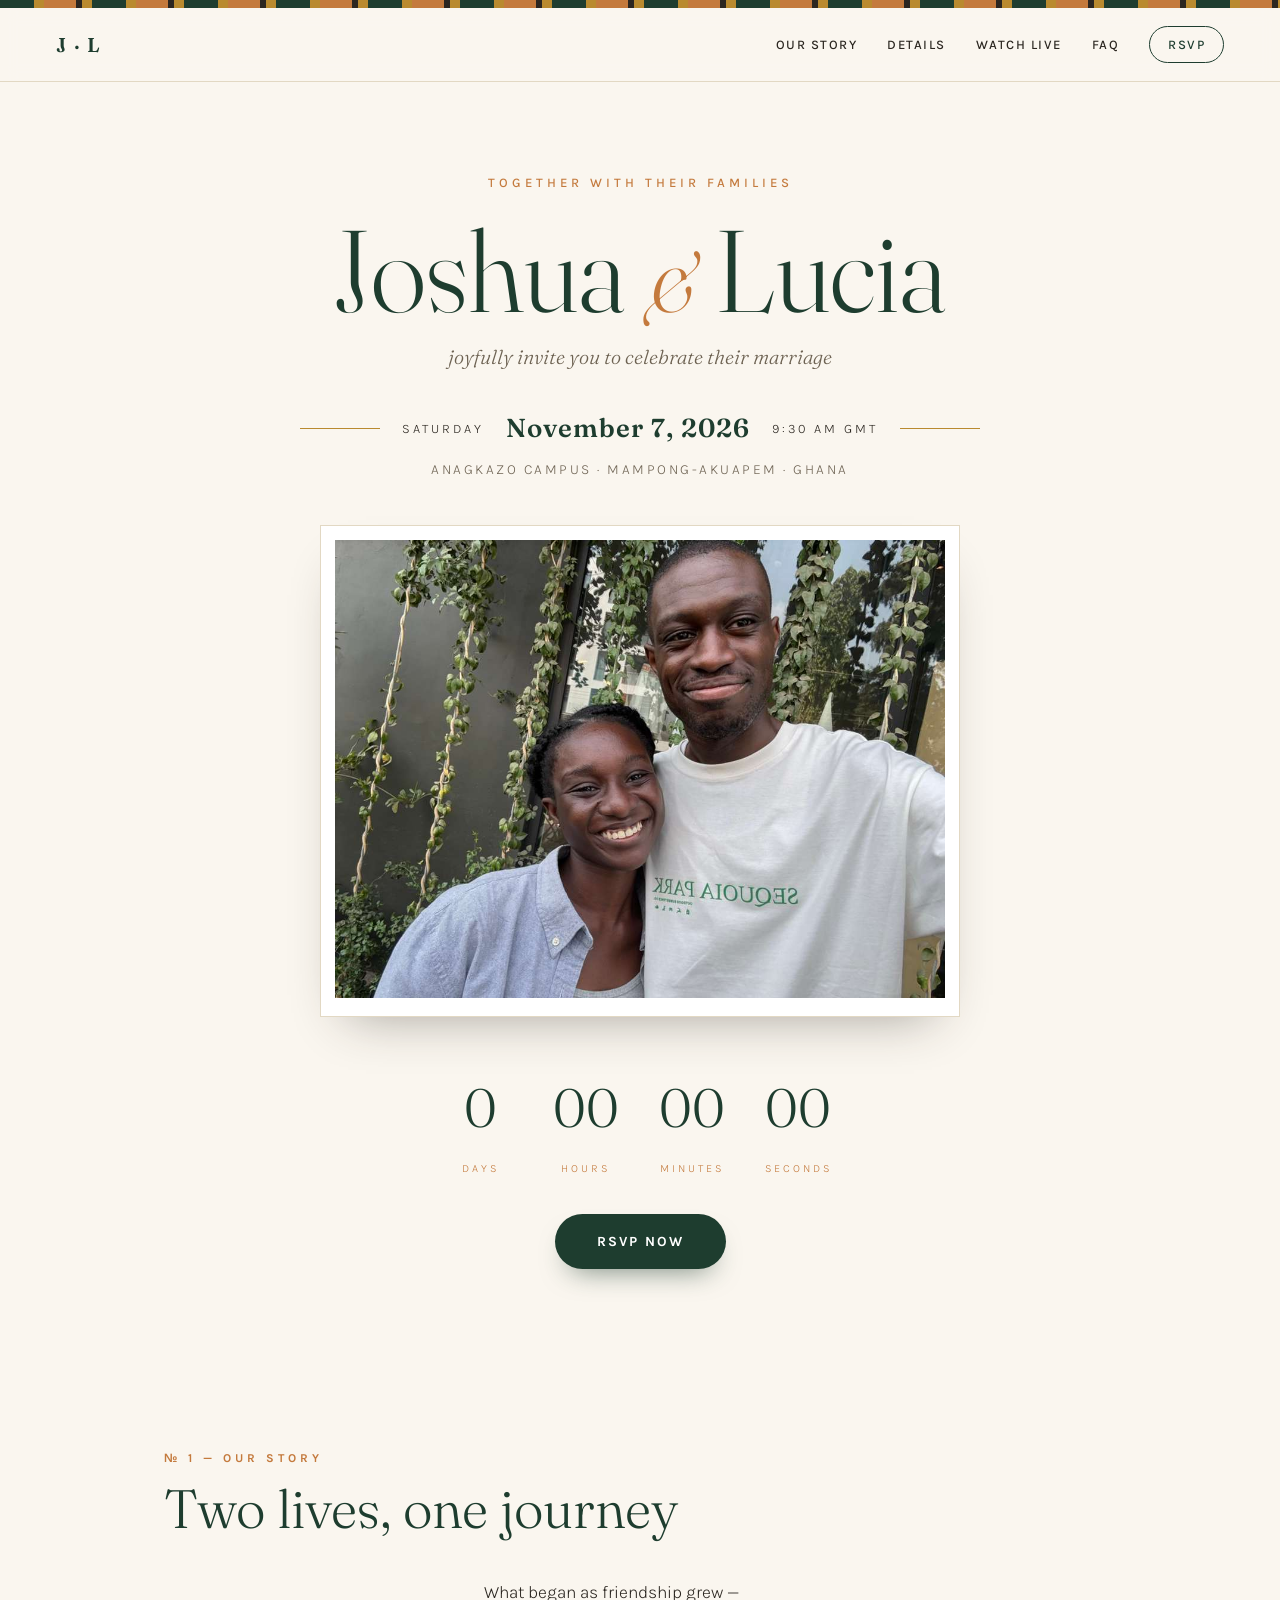
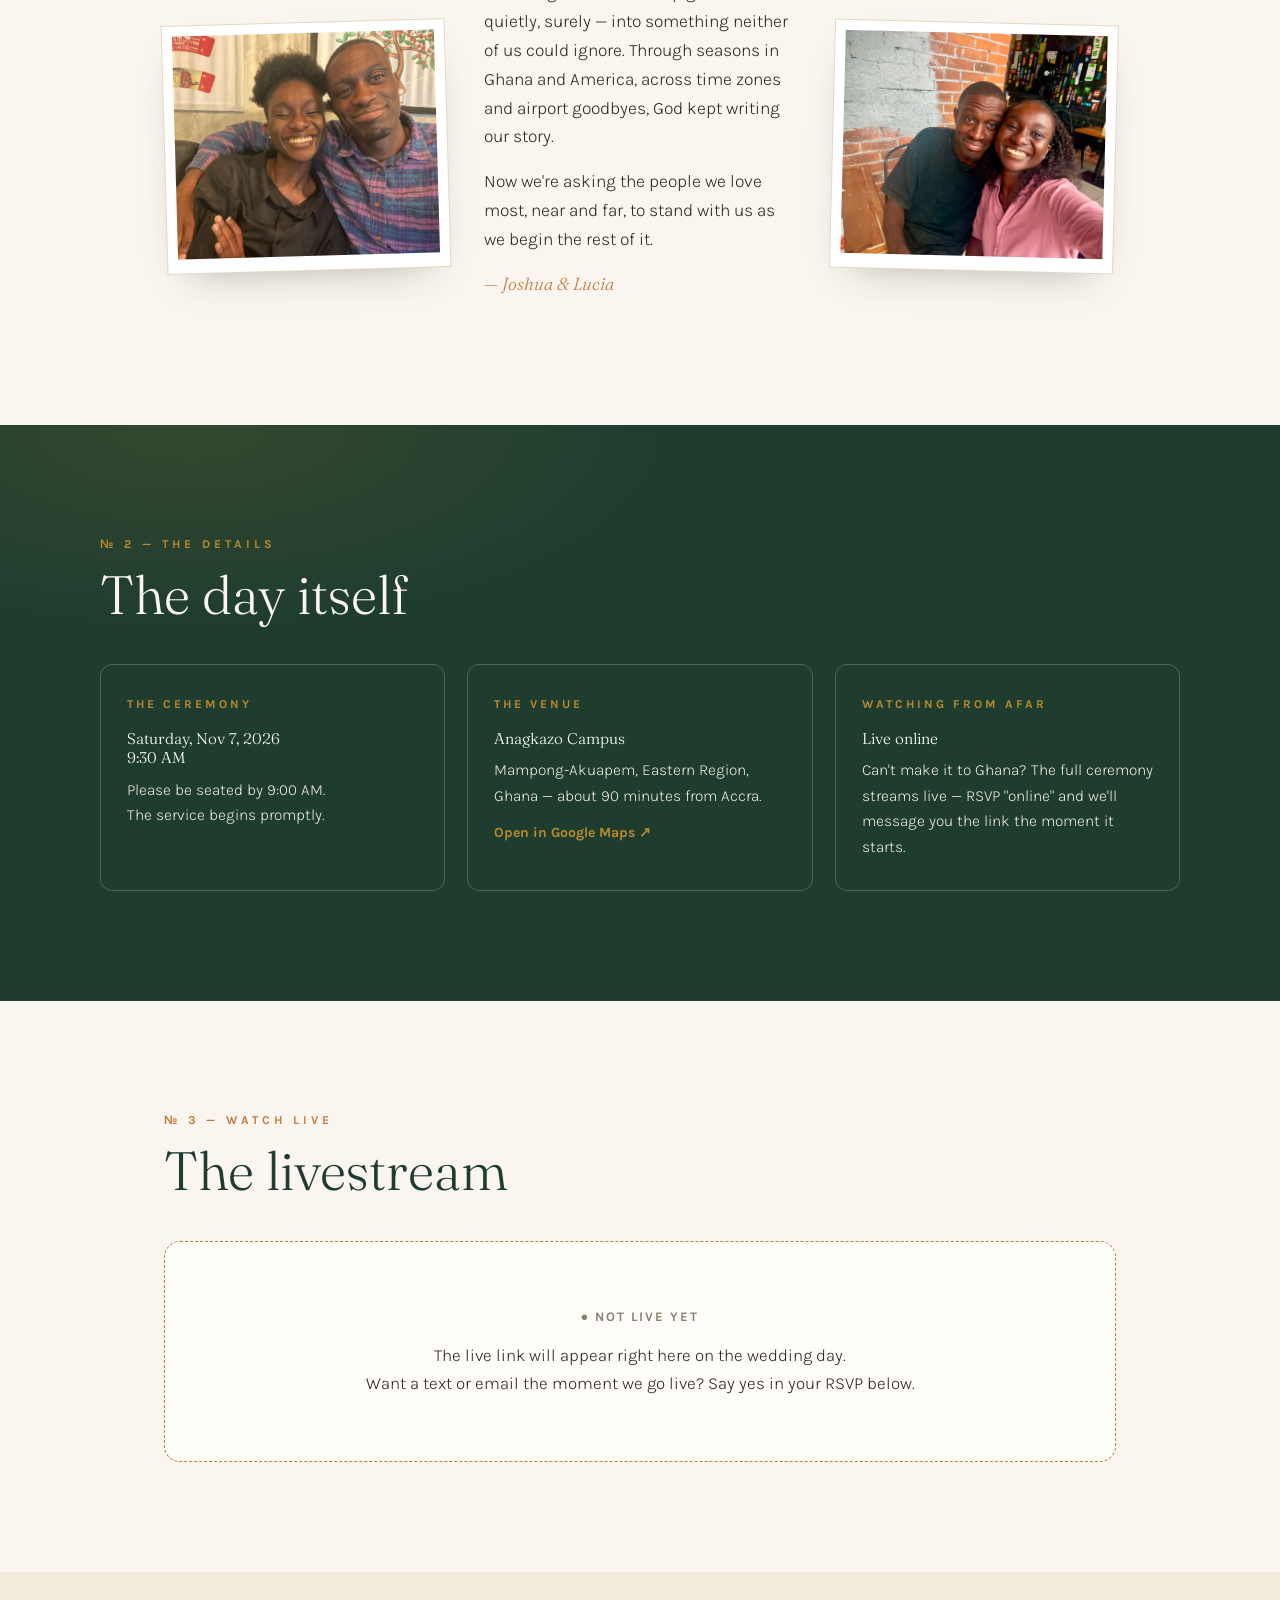
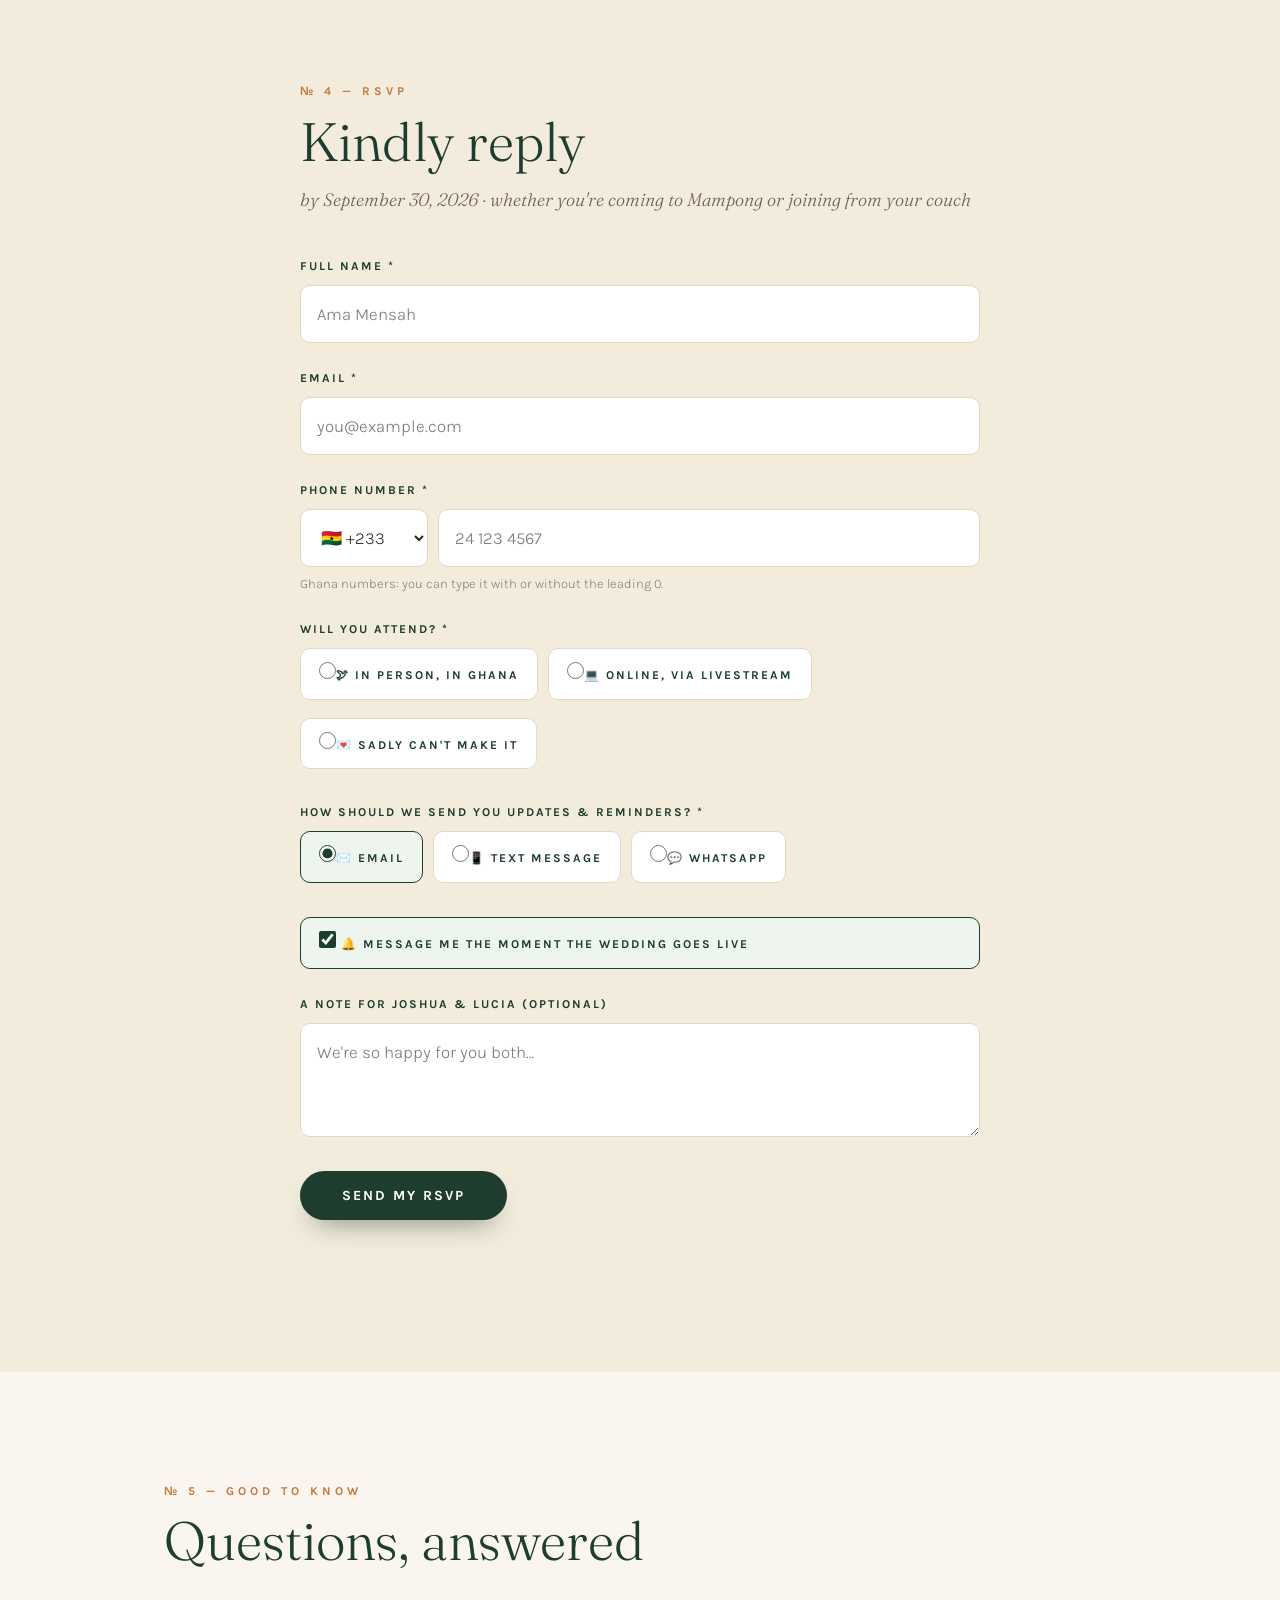
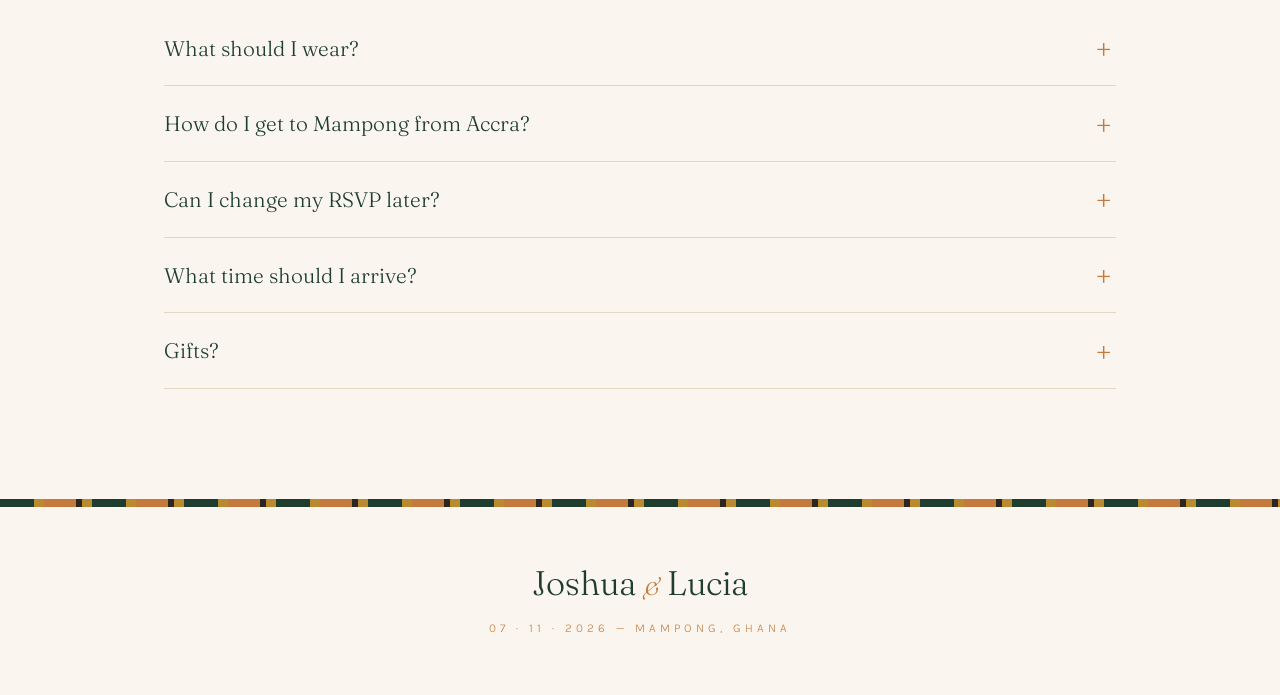
==== index.html @ 315c5221 "Wedding RSVP site + free Google Apps Script backend - GitHub Pages site: RSVP form, countdown, lives" ====
<!DOCTYPE html>
<html lang="en">
<head>
<meta charset="utf-8">
<meta name="viewport" content="width=device-width, initial-scale=1">
<title>Joshua &amp; Lucia — November 7, 2026 · Mampong, Ghana</title>
<meta name="description" content="Joshua & Lucia are getting married! Saturday, November 7, 2026 at Anagkazo Campus, Mampong-Akuapem, Ghana. RSVP and watch live.">
<meta property="og:title" content="Joshua & Lucia — November 7, 2026">
<meta property="og:description" content="Join us in person in Mampong, Ghana — or live online. RSVP here.">
<meta property="og:image" content="photos/joshua-lucia-20.jpg">
<link rel="icon" href="data:image/svg+xml,<svg xmlns=%22http://www.w3.org/2000/svg%22 viewBox=%220 0 100 100%22><text y=%22.9em%22 font-size=%2290%22>💍</text></svg>">
<link rel="preconnect" href="https://fonts.googleapis.com">
<link rel="preconnect" href="https://fonts.gstatic.com" crossorigin>
<link href="https://fonts.googleapis.com/css2?family=Fraunces:ital,opsz,wght@0,9..144,300;0,9..144,400;0,9..144,600;1,9..144,300;1,9..144,400&family=Karla:wght@300;400;500;700&display=swap" rel="stylesheet">
<link rel="stylesheet" href="css/style.css">
</head>
<body>

<div class="kente-ribbon" aria-hidden="true"></div>

<!-- LIVE BANNER — hidden until the backend says we're live -->
<a id="liveBanner" class="live-banner" href="#" target="_blank" rel="noopener" hidden>
  <span class="live-dot"></span> WE'RE LIVE — tap to watch the wedding now
</a>

<nav class="nav">
  <span class="nav-mono">J&nbsp;·&nbsp;L</span>
  <div class="nav-links">
    <a href="#story">Our Story</a>
    <a href="#details">Details</a>
    <a href="#live">Watch Live</a>
    <a href="#faq">FAQ</a>
    <a href="#rsvp" class="nav-rsvp">RSVP</a>
  </div>
</nav>

<!-- ======================= HERO ======================= -->
<header class="hero">
  <p class="hero-eyebrow reveal">Together with their families</p>
  <h1 class="hero-names reveal">Joshua <span class="amp">&amp;</span> Lucia</h1>
  <p class="hero-invite reveal">joyfully invite you to celebrate their marriage</p>

  <div class="hero-datebar reveal">
    <span>Saturday</span>
    <span class="datebar-date">November 7, 2026</span>
    <span>9:30 AM GMT</span>
  </div>
  <p class="hero-venue reveal">Anagkazo Campus · Mampong-Akuapem · Ghana</p>

  <figure class="hero-photo reveal">
    <img src="photos/joshua-lucia-20.jpg" alt="Joshua and Lucia smiling together among green vines">
  </figure>

  <div class="countdown reveal" id="countdown" aria-label="Countdown to the wedding">
    <div><b id="cdDays">–</b><span>days</span></div>
    <div><b id="cdHours">–</b><span>hours</span></div>
    <div><b id="cdMins">–</b><span>minutes</span></div>
    <div><b id="cdSecs">–</b><span>seconds</span></div>
  </div>

  <a class="btn btn-primary hero-cta reveal" href="#rsvp">RSVP now</a>
</header>

<!-- ======================= STORY ======================= -->
<section class="section" id="story">
  <p class="section-eyebrow">№ 1 — Our Story</p>
  <h2 class="section-title">Two lives, one journey</h2>
  <div class="story-grid">
    <figure class="story-photo tilt-l"><img src="photos/joshua-lucia-14.jpg" alt="Joshua and Lucia laughing together"></figure>
    <div class="story-text">
      <p>What began as friendship grew — quietly, surely — into something neither of us could ignore. Through seasons in Ghana and America, across time zones and airport goodbyes, God kept writing our story.</p>
      <p>Now we're asking the people we love most, near and far, to stand with us as we begin the rest of it.</p>
      <p class="story-sig">— Joshua &amp; Lucia</p>
    </div>
    <figure class="story-photo tilt-r"><img src="photos/joshua-lucia-32.jpg" alt="Joshua and Lucia at a café"></figure>
  </div>
</section>

<!-- ======================= DETAILS ======================= -->
<section class="section section-green" id="details">
  <p class="section-eyebrow light">№ 2 — The Details</p>
  <h2 class="section-title light">The day itself</h2>
  <div class="details-grid">
    <div class="detail-card">
      <h3>The Ceremony</h3>
      <p class="detail-big">Saturday, Nov 7, 2026<br>9:30 AM</p>
      <p>Please be seated by 9:00 AM.<br>The service begins promptly.</p>
    </div>
    <div class="detail-card">
      <h3>The Venue</h3>
      <p class="detail-big">Anagkazo Campus</p>
      <p>Mampong-Akuapem, Eastern Region, Ghana — about 90 minutes from Accra.</p>
      <a class="detail-link" href="https://maps.google.com/?q=Anagkazo+Bible+and+Ministry+Training+Center+Mampong+Ghana" target="_blank" rel="noopener">Open in Google Maps ↗</a>
    </div>
    <div class="detail-card">
      <h3>Watching From Afar</h3>
      <p class="detail-big">Live online</p>
      <p>Can't make it to Ghana? The full ceremony streams live — RSVP "online" and we'll message you the link the moment it starts.</p>
    </div>
  </div>
</section>

<!-- ======================= WATCH LIVE ======================= -->
<section class="section" id="live">
  <p class="section-eyebrow">№ 3 — Watch Live</p>
  <h2 class="section-title">The livestream</h2>
  <div class="live-box" id="liveBox">
    <!-- state swapped by js/main.js -->
    <div class="live-waiting" id="liveWaiting">
      <p class="live-badge-idle">● Not live yet</p>
      <p>The live link will appear right here on the wedding day.<br>
      Want a text or email the moment we go live? Say yes in your RSVP below.</p>
    </div>
    <div class="live-now" id="liveNow" hidden>
      <p class="live-badge-on">● LIVE NOW</p>
      <a class="btn btn-live" id="liveLink" href="#" target="_blank" rel="noopener">Watch the wedding live ▶</a>
    </div>
  </div>
</section>

<!-- ======================= RSVP ======================= -->
<section class="section section-paper" id="rsvp">
  <p class="section-eyebrow">№ 4 — RSVP</p>
  <h2 class="section-title">Kindly reply</h2>
  <p class="rsvp-sub">by September 30, 2026 · whether you're coming to Mampong or joining from your couch</p>

  <form id="rsvpForm" class="rsvp-form" novalidate>
    <div class="field">
      <label for="fName">Full name *</label>
      <input id="fName" name="name" type="text" required autocomplete="name" placeholder="Ama Mensah">
    </div>

    <div class="field">
      <label for="fEmail">Email *</label>
      <input id="fEmail" name="email" type="email" required autocomplete="email" placeholder="you@example.com">
    </div>

    <div class="field field-phone">
      <label for="fPhone">Phone number *</label>
      <div class="phone-row">
        <select id="fCountry" name="countryCode" aria-label="Country code">
          <option value="+233">🇬🇭 +233</option>
          <option value="+1">🇺🇸 +1</option>
          <option value="other">🌍 Other</option>
        </select>
        <input id="fPhone" name="phone" type="tel" required autocomplete="tel" placeholder="24 123 4567">
      </div>
      <small class="field-hint" id="phoneHint">Ghana numbers: you can type it with or without the leading 0.</small>
    </div>

    <div class="field">
      <span class="label">Will you attend? *</span>
      <div class="choice-row" role="radiogroup">
        <label class="choice"><input type="radio" name="attending" value="In person" required><span>🕊 In person, in Ghana</span></label>
        <label class="choice"><input type="radio" name="attending" value="Online"><span>💻 Online, via livestream</span></label>
        <label class="choice"><input type="radio" name="attending" value="Not attending"><span>💌 Sadly can't make it</span></label>
      </div>
    </div>

    <div class="field" id="guestsField" hidden>
      <label for="fGuests">How many in your party (including you)?</label>
      <select id="fGuests" name="guests">
        <option>1</option><option>2</option><option>3</option><option>4</option><option>5</option>
      </select>
    </div>

    <div class="field">
      <span class="label">How should we send you updates &amp; reminders? *</span>
      <div class="choice-row">
        <label class="choice"><input type="radio" name="preferredContact" value="Email" required checked><span>✉️ Email</span></label>
        <label class="choice"><input type="radio" name="preferredContact" value="SMS"><span>📱 Text message</span></label>
        <label class="choice"><input type="radio" name="preferredContact" value="WhatsApp"><span>💬 WhatsApp</span></label>
      </div>
    </div>

    <div class="field">
      <label class="choice choice-wide">
        <input type="checkbox" id="fNotify" name="notifyLive" value="Yes" checked>
        <span>🔔 Message me the moment the wedding goes live</span>
      </label>
    </div>

    <div class="field">
      <label for="fMessage">A note for Joshua &amp; Lucia (optional)</label>
      <textarea id="fMessage" name="message" rows="3" placeholder="We're so happy for you both…"></textarea>
    </div>

    <button type="submit" class="btn btn-primary" id="submitBtn">Send my RSVP</button>
    <p class="form-status" id="formStatus" role="status"></p>
  </form>
</section>

<!-- ======================= FAQ ======================= -->
<section class="section" id="faq">
  <p class="section-eyebrow">№ 5 — Good to Know</p>
  <h2 class="section-title">Questions, answered</h2>
  <div class="faq-list">
    <details>
      <summary>What should I wear?</summary>
      <p>Formal / traditional attire. Kente and other traditional wear are warmly encouraged — it's a celebration!</p>
    </details>
    <details>
      <summary>How do I get to Mampong from Accra?</summary>
      <p>Anagkazo Campus is in Mampong-Akuapem, roughly 90 minutes' drive from Accra through Aburi. Flying in? Kotoka International Airport (ACC) is your stop — plan to arrive by Friday, November 6.</p>
    </details>
    <details>
      <summary>Can I change my RSVP later?</summary>
      <p>Yes — just fill the form again with the same email address and your answer updates automatically.</p>
    </details>
    <details>
      <summary>What time should I arrive?</summary>
      <p>Doors open at 8:30 AM; please be seated by 9:00 AM. The ceremony begins at 9:30 AM sharp.</p>
    </details>
    <details>
      <summary>Gifts?</summary>
      <p>Your presence — in person or online — is the gift. Details on giving will be shared closer to the day.</p>
    </details>
  </div>
</section>

<footer class="footer">
  <div class="kente-ribbon" aria-hidden="true"></div>
  <p class="footer-names">Joshua <span class="amp">&amp;</span> Lucia</p>
  <p class="footer-date">07 · 11 · 2026 — Mampong, Ghana</p>
</footer>

<script src="js/config.js"></script>
<script src="js/main.js"></script>
</body>
</html>
---- css/style.css ----
/* Joshua & Lucia — printed-invitation aesthetic
   ivory paper · deep forest green · terracotta & gold · kente ribbon accents */

:root {
  --paper: #faf6ef;
  --paper-2: #f3ecdd;
  --ink: #2b2620;
  --green: #1e3d2f;
  --green-2: #2d5a45;
  --terra: #c47a3d;
  --gold: #b98a2f;
  --line: #e2d8c3;
  --serif: "Fraunces", Georgia, serif;
  --sans: "Karla", "Helvetica Neue", sans-serif;
}

* { box-sizing: border-box; margin: 0; padding: 0; }

html { scroll-behavior: smooth; }

body {
  font-family: var(--sans);
  font-weight: 300;
  font-size: 17px;
  line-height: 1.65;
  color: var(--ink);
  background:
    radial-gradient(1200px 600px at 80% -10%, #fdfaf4 0%, transparent 60%),
    var(--paper);
}

img { display: block; max-width: 100%; }

/* ---- kente ribbon accent ---- */
.kente-ribbon {
  height: 8px;
  background: repeating-linear-gradient(90deg,
    var(--green) 0 34px,
    var(--gold) 34px 44px,
    var(--terra) 44px 76px,
    var(--ink) 76px 82px,
    var(--gold) 82px 92px);
}

/* ---- live banner ---- */
.live-banner[hidden] { display: none; }
.live-banner {
  display: block;
  text-align: center;
  background: #b3261e;
  color: #fff;
  font-family: var(--sans);
  font-weight: 700;
  letter-spacing: 2px;
  font-size: 13px;
  text-transform: uppercase;
  padding: 12px 16px;
  text-decoration: none;
}
.live-dot {
  display: inline-block; width: 9px; height: 9px; border-radius: 50%;
  background: #fff; margin-right: 8px; animation: pulse 1.2s infinite;
}
@keyframes pulse { 50% { opacity: .25; } }

/* ---- nav ---- */
.nav {
  display: flex; justify-content: space-between; align-items: center;
  padding: 18px clamp(20px, 5vw, 56px);
  border-bottom: 1px solid var(--line);
  position: sticky; top: 0; z-index: 50;
  background: color-mix(in srgb, var(--paper) 88%, transparent);
  backdrop-filter: blur(8px);
}
.nav-mono {
  font-family: var(--serif); font-weight: 600; font-size: 20px; color: var(--green);
  letter-spacing: 2px;
}
.nav-links { display: flex; gap: clamp(12px, 3vw, 30px); align-items: center; }
.nav-links a {
  color: var(--ink); text-decoration: none; font-size: 13px;
  letter-spacing: 1.5px; text-transform: uppercase; font-weight: 500;
}
.nav-links a:hover { color: var(--terra); }
.nav-rsvp {
  border: 1px solid var(--green); border-radius: 999px; padding: 7px 18px;
  color: var(--green) !important;
}
.nav-rsvp:hover { background: var(--green); color: #fff !important; }
@media (max-width: 620px) { .nav-links a:not(.nav-rsvp) { display: none; } }

/* ---- hero ---- */
.hero {
  text-align: center;
  padding: clamp(48px, 8vw, 90px) 20px 70px;
  max-width: 900px; margin: 0 auto;
}
.hero-eyebrow {
  font-size: 13px; letter-spacing: 4px; text-transform: uppercase;
  color: var(--terra); font-weight: 500;
}
.hero-names {
  font-family: var(--serif); font-optical-sizing: auto;
  font-weight: 300; font-size: clamp(52px, 11vw, 116px);
  line-height: 1.02; color: var(--green); margin: 18px 0 10px;
}
.amp {
  font-style: italic; color: var(--terra);
  font-size: .72em; vertical-align: baseline;
}
.hero-invite { font-family: var(--serif); font-style: italic; font-size: 20px; color: #6d6252; }

.hero-datebar {
  display: flex; justify-content: center; align-items: center; gap: 22px;
  margin: 34px auto 8px; font-size: 13px; letter-spacing: 3px; text-transform: uppercase;
  color: var(--ink);
}
.hero-datebar::before, .hero-datebar::after {
  content: ""; flex: 0 0 clamp(24px, 8vw, 80px); height: 1px; background: var(--gold);
}
.datebar-date {
  font-family: var(--serif); font-size: clamp(19px, 3vw, 26px);
  letter-spacing: 1px; text-transform: none; color: var(--green); font-weight: 600;
}
.hero-venue { font-size: 14px; letter-spacing: 2.5px; text-transform: uppercase; color: #6d6252; }

.hero-photo {
  margin: 44px auto 0; max-width: 640px;
  padding: 14px 14px 18px; background: #fff;
  border: 1px solid var(--line);
  box-shadow: 0 24px 50px -28px rgba(43, 38, 32, .45);
  transform: rotate(-.6deg);
}
.hero-photo img { aspect-ratio: 4 / 3; object-fit: cover; }

.countdown {
  display: flex; justify-content: center; gap: clamp(16px, 4vw, 40px);
  margin: 46px 0 34px;
}
.countdown div { min-width: 64px; }
.countdown b {
  display: block; font-family: var(--serif); font-weight: 300;
  font-size: clamp(34px, 6vw, 54px); color: var(--green); font-variant-numeric: tabular-nums;
}
.countdown span { font-size: 11px; letter-spacing: 3px; text-transform: uppercase; color: var(--terra); }

/* ---- buttons ---- */
.btn {
  display: inline-block; font-family: var(--sans); font-weight: 700;
  font-size: 14px; letter-spacing: 2px; text-transform: uppercase;
  padding: 16px 42px; border-radius: 999px; border: 0; cursor: pointer;
  text-decoration: none; transition: transform .15s ease, box-shadow .15s ease, background .15s;
}
.btn-primary { background: var(--green); color: #fff; box-shadow: 0 14px 28px -14px rgba(30, 61, 47, .65); }
.btn-primary:hover { background: var(--green-2); transform: translateY(-2px); }
.btn-primary:disabled { opacity: .55; cursor: wait; transform: none; }
.btn-live { background: #b3261e; color: #fff; font-size: 16px; padding: 18px 48px; }
.btn-live:hover { transform: translateY(-2px); }

/* ---- sections ---- */
.section { padding: clamp(64px, 9vw, 110px) clamp(20px, 6vw, 64px); max-width: 1080px; margin: 0 auto; }
.section-eyebrow {
  font-size: 12px; letter-spacing: 4px; text-transform: uppercase;
  color: var(--terra); font-weight: 700; margin-bottom: 10px;
}
.section-eyebrow.light { color: var(--gold); }
.section-title {
  font-family: var(--serif); font-weight: 300; font-size: clamp(34px, 5.5vw, 54px);
  color: var(--green); margin-bottom: 40px; line-height: 1.1;
}
.section-title.light { color: var(--paper); }

/* ---- story ---- */
.story-grid {
  display: grid; grid-template-columns: 1fr 1.1fr 1fr; gap: clamp(18px, 3vw, 36px);
  align-items: center;
}
.story-photo { background: #fff; border: 1px solid var(--line); padding: 10px 10px 14px; box-shadow: 0 18px 40px -24px rgba(43, 38, 32, .4); }
.story-photo img { aspect-ratio: 4 / 3.4; object-fit: cover; }
.tilt-l { transform: rotate(-1.6deg); }
.tilt-r { transform: rotate(1.4deg); }
.story-text p { margin-bottom: 16px; font-size: 17.5px; }
.story-sig { font-family: var(--serif); font-style: italic; color: var(--terra); font-size: 20px; }
@media (max-width: 800px) {
  .story-grid { grid-template-columns: 1fr; }
  .story-text { order: -1; }
}

/* ---- details (green section) ---- */
.section-green {
  background: var(--green); max-width: none;
  background-image: radial-gradient(700px 300px at 15% 0%, rgba(185, 138, 47, .14), transparent 70%);
}
.details-grid {
  display: grid; grid-template-columns: repeat(auto-fit, minmax(240px, 1fr));
  gap: 22px; max-width: 1080px; margin: 0 auto;
}
.detail-card {
  border: 1px solid rgba(250, 246, 239, .22); border-radius: 12px;
  padding: 30px 26px; color: var(--paper-2);
}
.detail-card h3 {
  font-size: 12px; letter-spacing: 3px; text-transform: uppercase;
  color: var(--gold); margin-bottom: 14px; font-weight: 700;
}
.detail-big { font-family: var(--serif); font-size: 25px; color: #fff; margin-bottom: 10px; line-height: 1.25; }
.detail-card p { font-size: 15.5px; }
.detail-link { color: var(--gold); font-weight: 700; font-size: 14px; text-decoration: none; display: inline-block; margin-top: 12px; }
.detail-link:hover { text-decoration: underline; }
.section-green .section-eyebrow, .section-green .section-title { max-width: 1080px; margin-left: auto; margin-right: auto; }
.section-green .section-title { margin-bottom: 40px; }

/* ---- live ---- */
.live-box {
  border: 1.5px dashed var(--terra); border-radius: 16px;
  padding: clamp(36px, 6vw, 64px); text-align: center; background: #fffdf8;
}
.live-badge-idle { font-weight: 700; letter-spacing: 2px; font-size: 13px; text-transform: uppercase; color: #8a7f6d; margin-bottom: 14px; }
.live-badge-on { font-weight: 700; letter-spacing: 2px; font-size: 14px; text-transform: uppercase; color: #b3261e; margin-bottom: 20px; animation: pulse 1.2s infinite; }

/* ---- rsvp ---- */
.section-paper { background: var(--paper-2); max-width: none; }
.section-paper .section-eyebrow, .section-paper .section-title, .rsvp-sub, .rsvp-form { max-width: 680px; margin-left: auto; margin-right: auto; }
.rsvp-sub { font-family: var(--serif); font-style: italic; color: #6d6252; margin-top: -26px; margin-bottom: 42px; font-size: 18px; }

.rsvp-form { display: block; }
.field { margin-bottom: 26px; }
.field label, .field .label {
  display: block; font-size: 12px; letter-spacing: 2px; text-transform: uppercase;
  font-weight: 700; color: var(--green); margin-bottom: 8px;
}
.field input[type="text"], .field input[type="email"], .field input[type="tel"],
.field select, .field textarea {
  width: 100%; padding: 14px 16px; font: inherit; color: var(--ink);
  background: #fff; border: 1px solid var(--line); border-radius: 10px;
  transition: border-color .15s, box-shadow .15s;
}
.field input:focus, .field select:focus, .field textarea:focus {
  outline: none; border-color: var(--terra); box-shadow: 0 0 0 3px rgba(196, 122, 61, .18);
}
.phone-row { display: grid; grid-template-columns: 128px 1fr; gap: 10px; }
.field-hint { display: block; margin-top: 6px; font-size: 13px; color: #8a7f6d; }

.choice-row { display: flex; flex-wrap: wrap; gap: 10px; }
.choice {
  display: flex; align-items: center; gap: 10px; cursor: pointer;
  background: #fff; border: 1px solid var(--line); border-radius: 10px;
  padding: 13px 18px; font-size: 15.5px; transition: border-color .15s, background .15s;
}
.choice:hover { border-color: var(--terra); }
.choice:has(input:checked) { border-color: var(--green); background: #eef4ee; }
.choice input { accent-color: var(--green); width: 17px; height: 17px; }
.choice-wide { width: 100%; }

.form-status { margin-top: 18px; font-weight: 500; min-height: 1.4em; }
.form-status.ok { color: var(--green); }
.form-status.err { color: #b3261e; }

/* ---- faq ---- */
.faq-list details {
  border-bottom: 1px solid var(--line); padding: 4px 0;
}
.faq-list summary {
  cursor: pointer; font-family: var(--serif); font-size: 21px; color: var(--green);
  padding: 16px 0; list-style: none; position: relative; padding-right: 40px;
}
.faq-list summary::-webkit-details-marker { display: none; }
.faq-list summary::after {
  content: "+"; position: absolute; right: 6px; top: 50%; transform: translateY(-50%);
  color: var(--terra); font-size: 26px; font-family: var(--sans); font-weight: 300;
  transition: transform .2s;
}
.faq-list details[open] summary::after { transform: translateY(-50%) rotate(45deg); }
.faq-list details p { padding: 0 0 20px; max-width: 640px; color: #55503f; }

/* ---- footer ---- */
.footer { text-align: center; padding-bottom: 56px; }
.footer .kente-ribbon { margin-bottom: 48px; }
.footer-names { font-family: var(--serif); font-weight: 300; font-size: 34px; color: var(--green); }
.footer-date { font-size: 12px; letter-spacing: 4px; text-transform: uppercase; color: var(--terra); margin-top: 8px; }

/* ---- entrance reveals ---- */
@media (prefers-reduced-motion: no-preference) {
  .reveal { opacity: 0; transform: translateY(14px); animation: rise .8s ease forwards; }
  .reveal:nth-child(2) { animation-delay: .1s; }
  .reveal:nth-child(3) { animation-delay: .2s; }
  .reveal:nth-child(4) { animation-delay: .3s; }
  .reveal:nth-child(5) { animation-delay: .4s; }
  .reveal:nth-child(6) { animation-delay: .5s; }
  .reveal:nth-child(7) { animation-delay: .6s; }
  .reveal:nth-child(8) { animation-delay: .7s; }
  @keyframes rise { to { opacity: 1; transform: none; } }
}
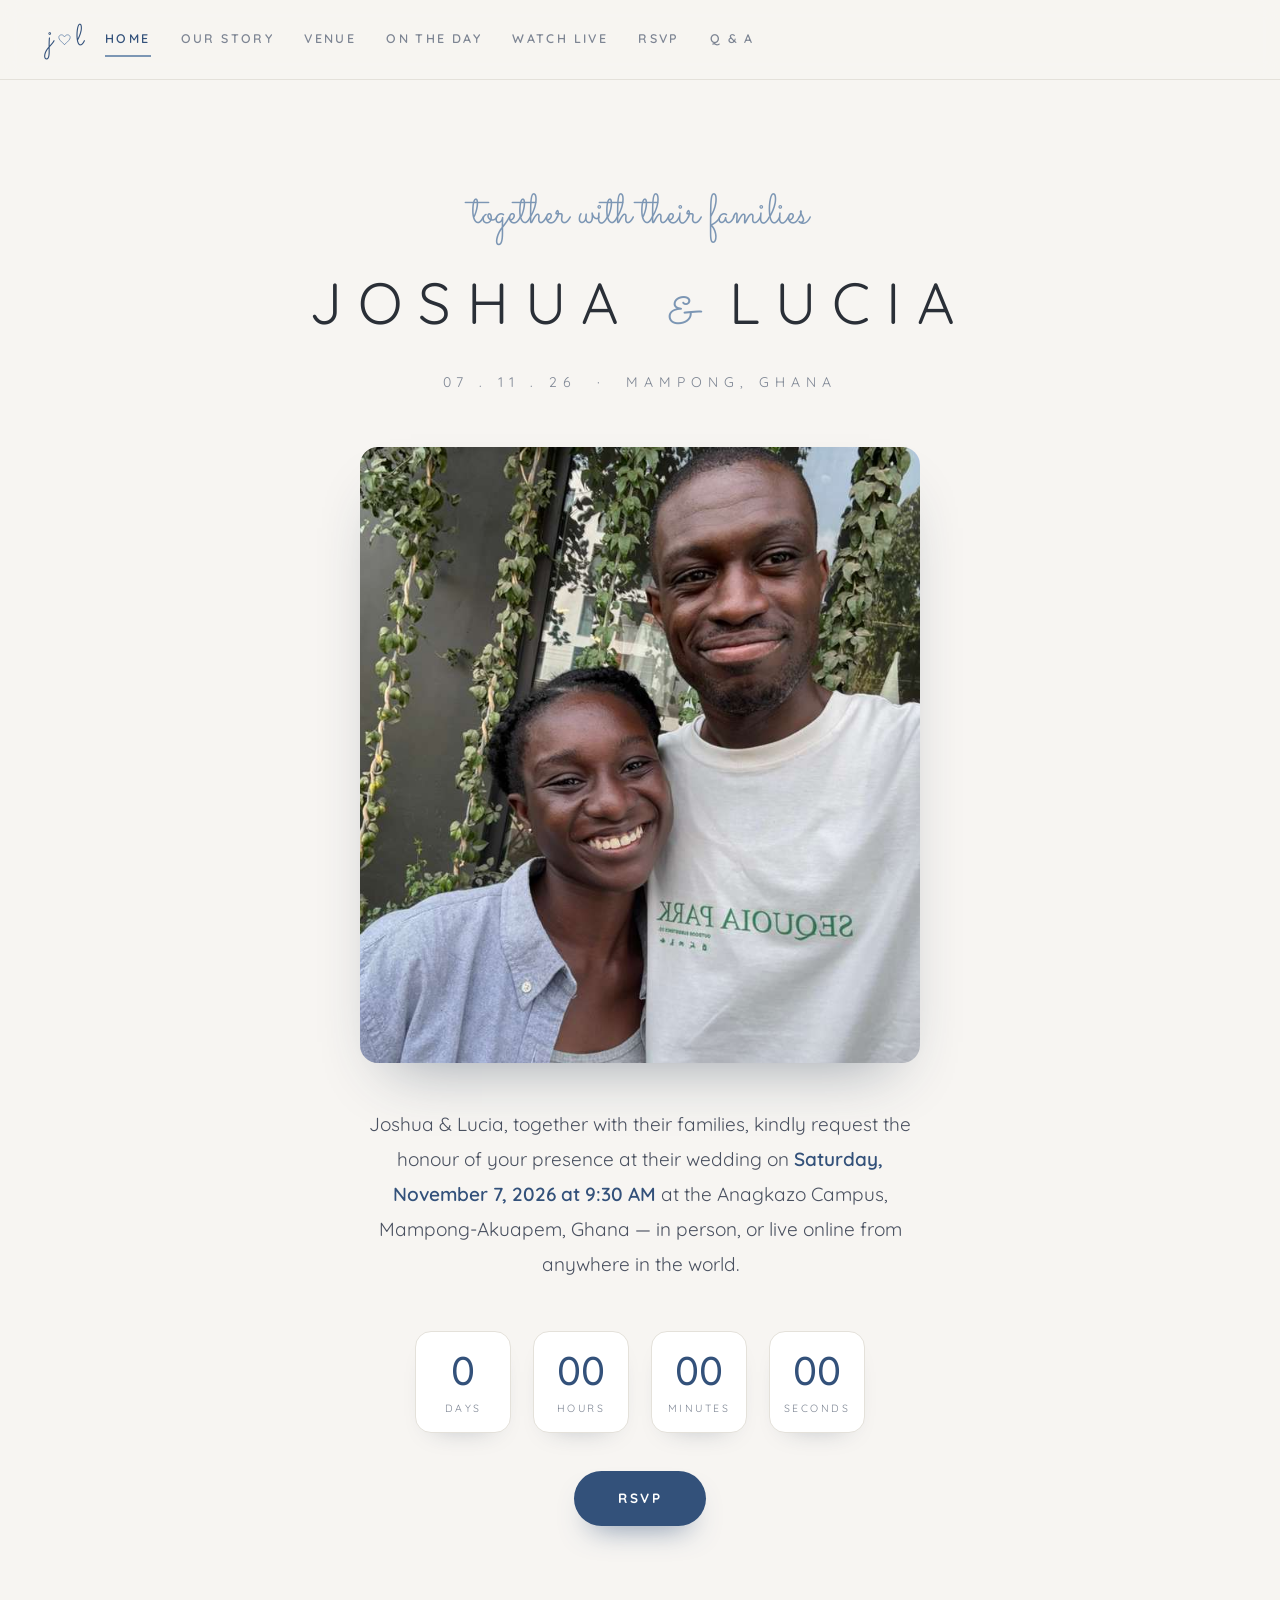
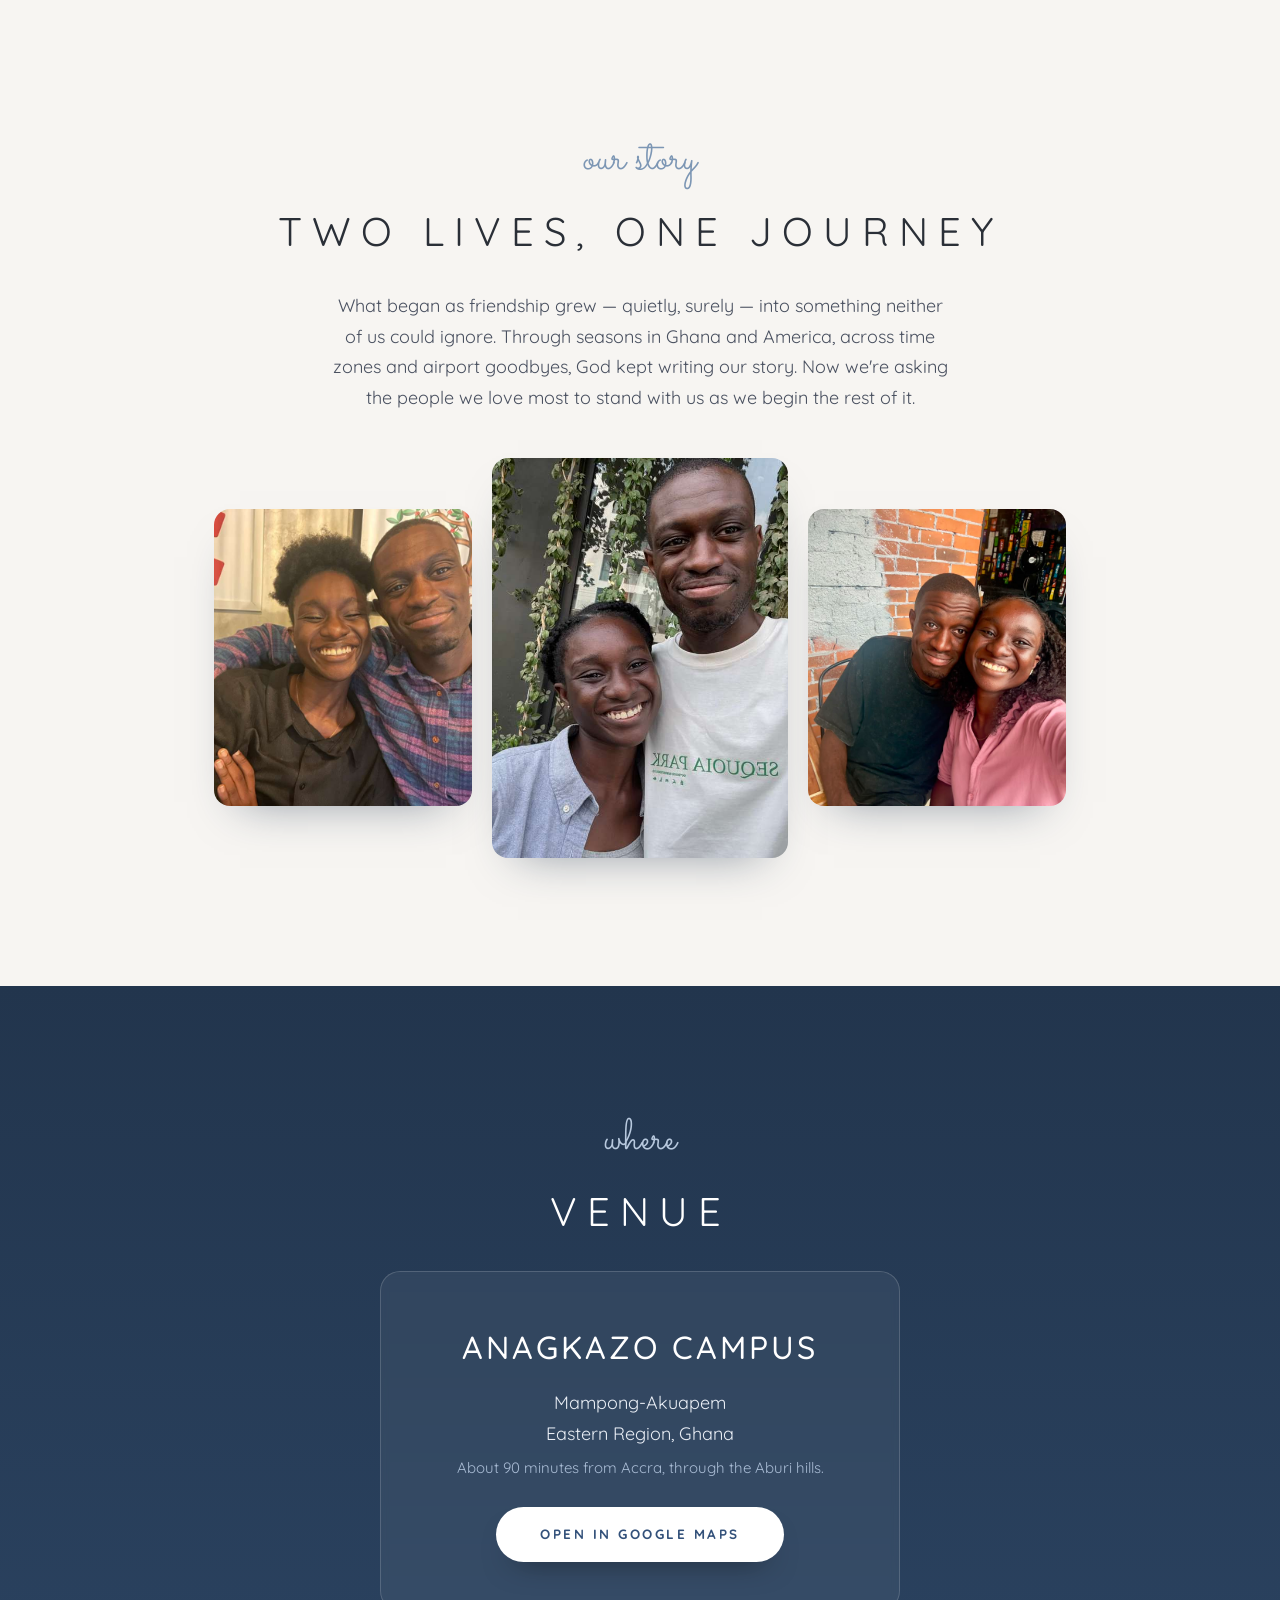
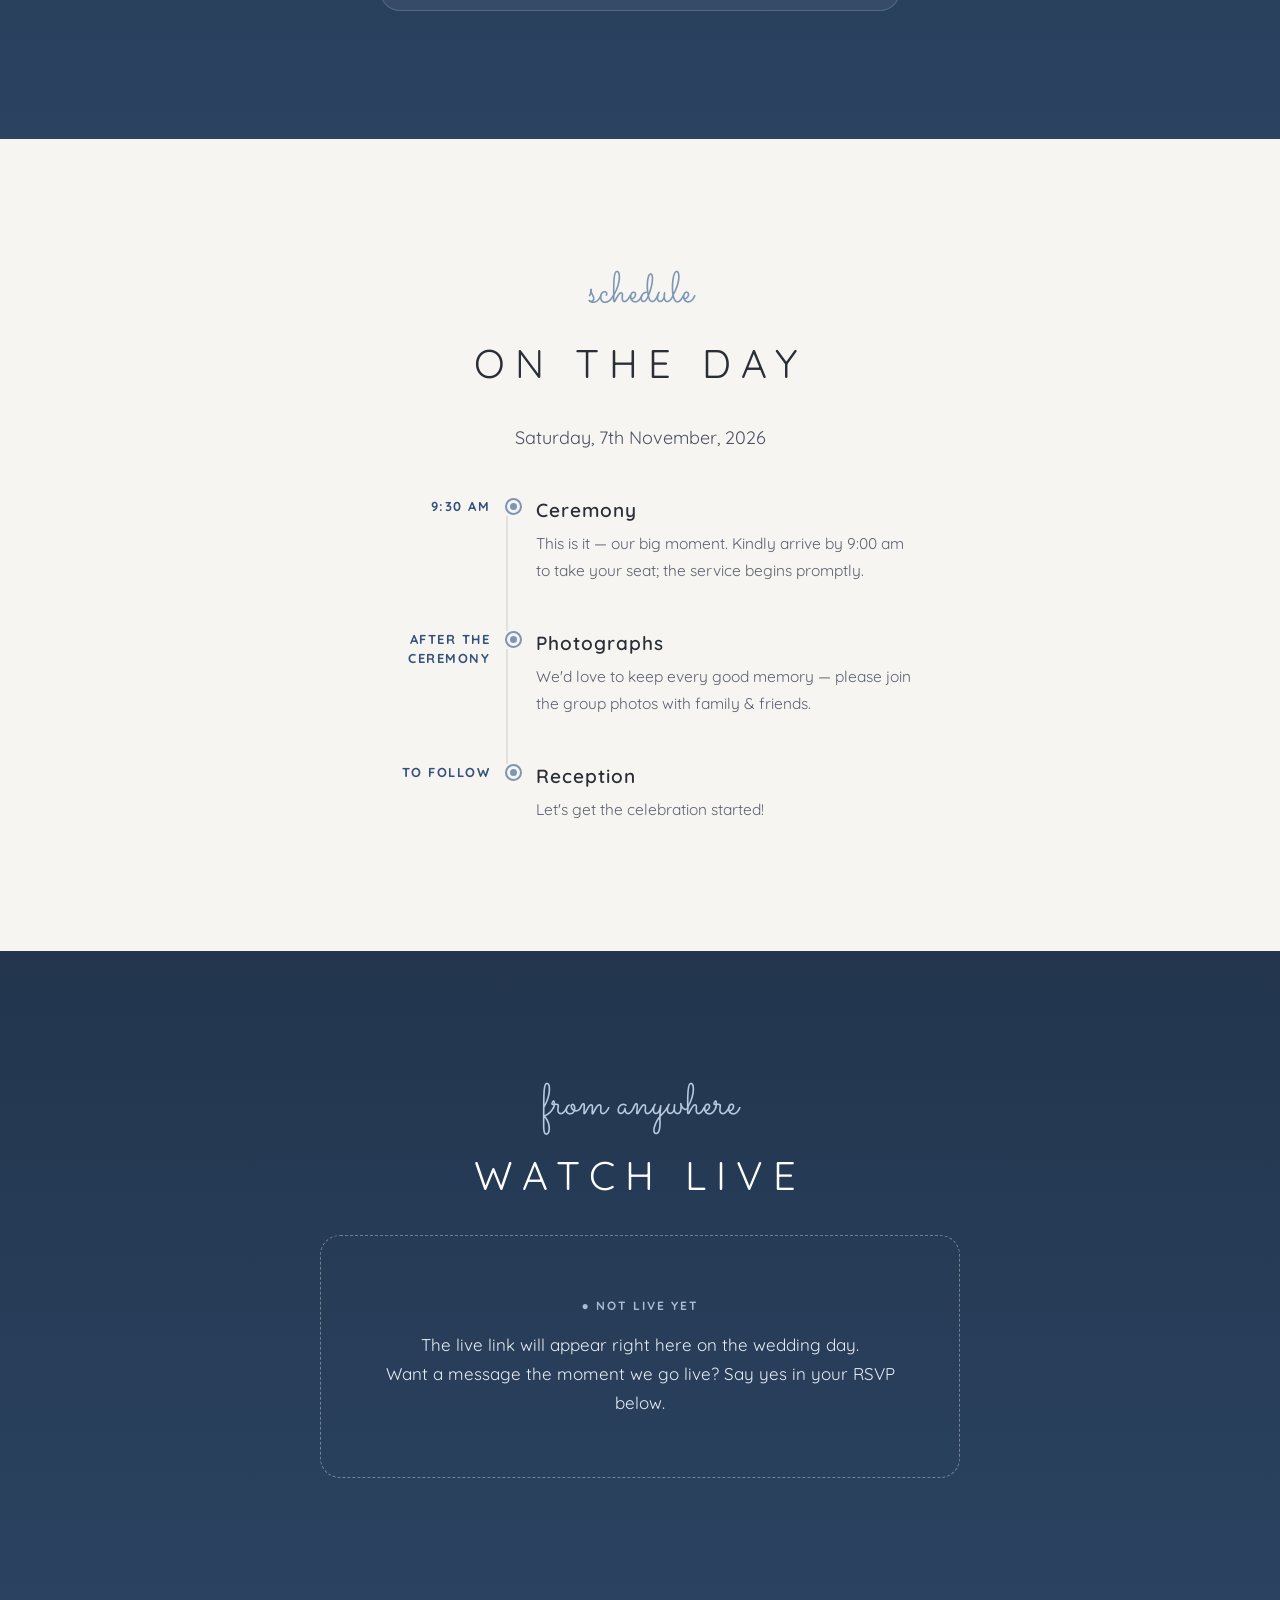
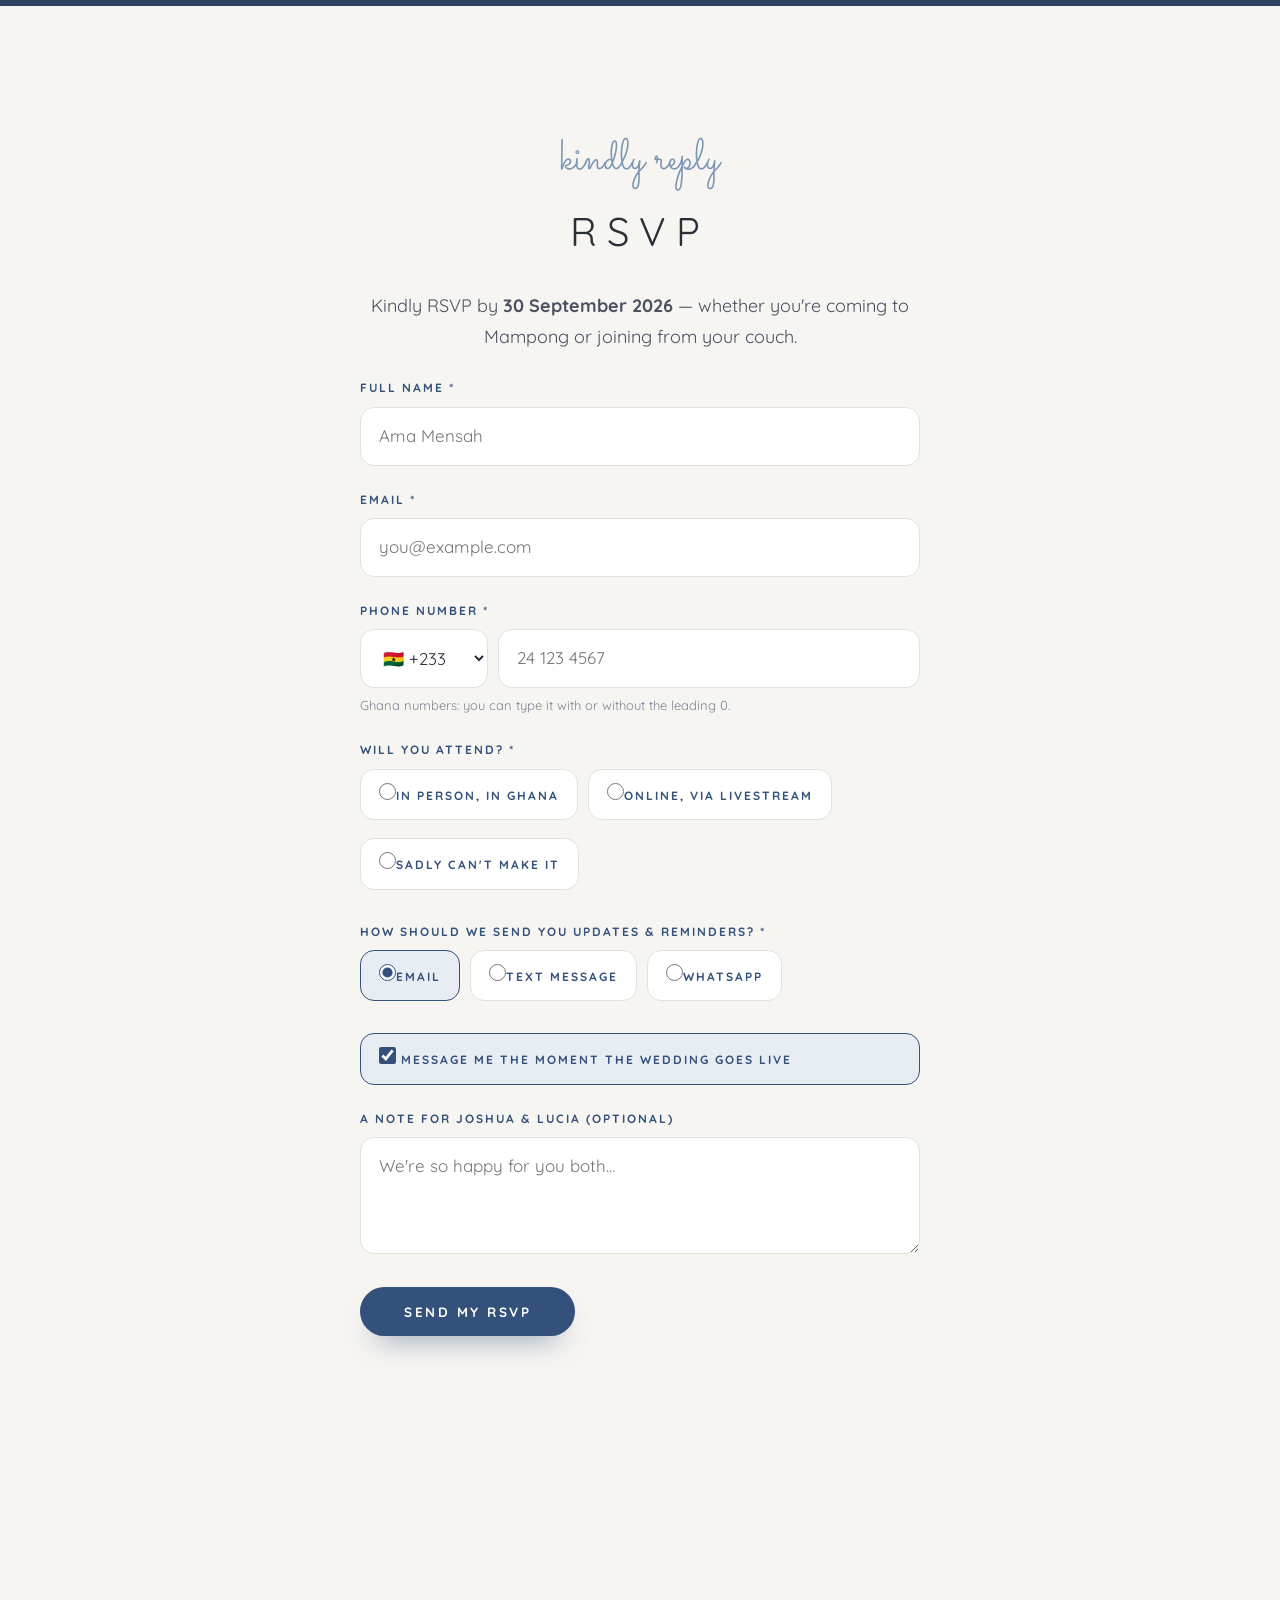
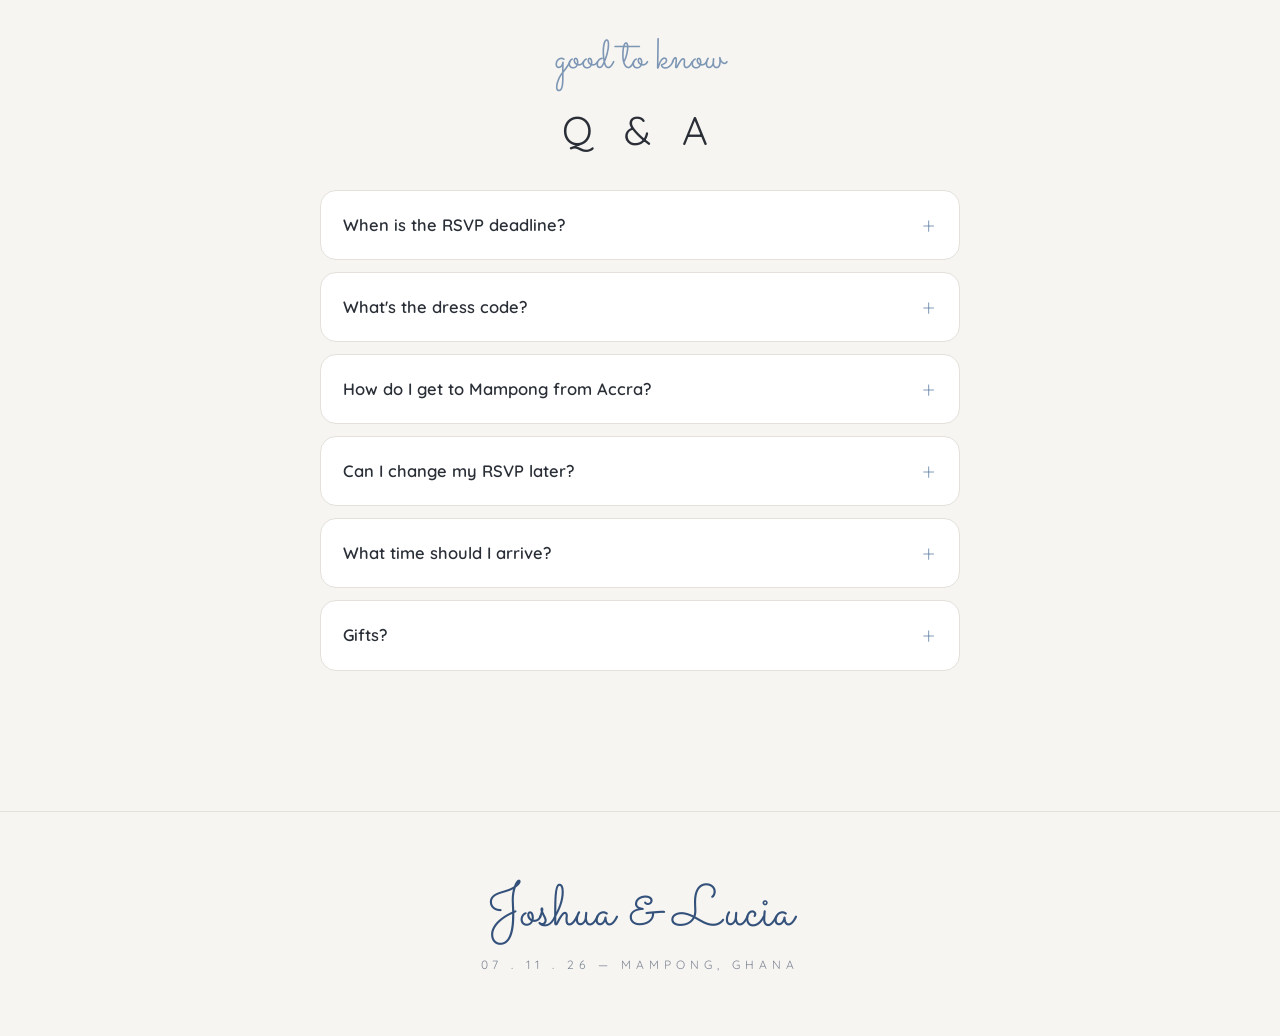
==== commit ca2ddc6f: "Redesign: heyweddingday-inspired, blue palette, single scroll, splash + scroll animations - Opening " ====
--- a/index.html
+++ b/index.html
@@ -3,113 +3,145 @@
 <head>
 <meta charset="utf-8">
 <meta name="viewport" content="width=device-width, initial-scale=1">
-<title>Joshua &amp; Lucia — November 7, 2026 · Mampong, Ghana</title>
+<title>Joshua &amp; Lucia — 07.11.26 · Mampong, Ghana</title>
 <meta name="description" content="Joshua & Lucia are getting married! Saturday, November 7, 2026 at Anagkazo Campus, Mampong-Akuapem, Ghana. RSVP and watch live.">
-<meta property="og:title" content="Joshua & Lucia — November 7, 2026">
+<meta property="og:title" content="Joshua & Lucia — 07.11.26">
 <meta property="og:description" content="Join us in person in Mampong, Ghana — or live online. RSVP here.">
 <meta property="og:image" content="photos/joshua-lucia-20.jpg">
 <link rel="icon" href="data:image/svg+xml,<svg xmlns=%22http://www.w3.org/2000/svg%22 viewBox=%220 0 100 100%22><text y=%22.9em%22 font-size=%2290%22>💍</text></svg>">
 <link rel="preconnect" href="https://fonts.googleapis.com">
 <link rel="preconnect" href="https://fonts.gstatic.com" crossorigin>
-<link href="https://fonts.googleapis.com/css2?family=Fraunces:ital,opsz,wght@0,9..144,300;0,9..144,400;0,9..144,600;1,9..144,300;1,9..144,400&family=Karla:wght@300;400;500;700&display=swap" rel="stylesheet">
+<link href="https://fonts.googleapis.com/css2?family=Quicksand:wght@300..700&family=Sacramento&display=swap" rel="stylesheet">
 <link rel="stylesheet" href="css/style.css">
 </head>
 <body>
 
-<div class="kente-ribbon" aria-hidden="true"></div>
+<!-- ================= OPENING SPLASH ================= -->
+<div id="splash" class="splash" aria-hidden="true">
+  <div class="splash-inner">
+    <p class="splash-monogram"><span>j</span><svg class="splash-heart" viewBox="0 0 32 28" aria-hidden="true"><path d="M16 26C8 19 2 13.5 2 8.5 2 4.6 5 2 8.4 2c2.9 0 5.4 1.8 7.6 5 2.2-3.2 4.7-5 7.6-5C27 2 30 4.6 30 8.5c0 5-6 10.5-14 17.5z" fill="none" stroke="currentColor" stroke-width="2" stroke-linecap="round"/></svg><span>l</span></p>
+    <p class="splash-names">Joshua&nbsp;&amp;&nbsp;Lucia</p>
+    <p class="splash-date">07&nbsp;.&nbsp;11&nbsp;.&nbsp;26</p>
+  </div>
+</div>
 
 <!-- LIVE BANNER — hidden until the backend says we're live -->
 <a id="liveBanner" class="live-banner" href="#" target="_blank" rel="noopener" hidden>
   <span class="live-dot"></span> WE'RE LIVE — tap to watch the wedding now
 </a>
 
-<nav class="nav">
-  <span class="nav-mono">J&nbsp;·&nbsp;L</span>
-  <div class="nav-links">
+<nav class="nav" id="nav">
+  <span class="nav-mono">j<svg class="nav-heart" viewBox="0 0 32 28" aria-hidden="true"><path d="M16 26C8 19 2 13.5 2 8.5 2 4.6 5 2 8.4 2c2.9 0 5.4 1.8 7.6 5 2.2-3.2 4.7-5 7.6-5C27 2 30 4.6 30 8.5c0 5-6 10.5-14 17.5z" fill="none" stroke="currentColor" stroke-width="2.4" stroke-linecap="round"/></svg>l</span>
+  <div class="nav-links" id="navLinks">
+    <a href="#home">Home</a>
     <a href="#story">Our Story</a>
-    <a href="#details">Details</a>
+    <a href="#venue">Venue</a>
+    <a href="#day">On the Day</a>
     <a href="#live">Watch Live</a>
-    <a href="#faq">FAQ</a>
-    <a href="#rsvp" class="nav-rsvp">RSVP</a>
+    <a href="#rsvp">RSVP</a>
+    <a href="#faq">Q &amp; A</a>
   </div>
 </nav>
 
-<!-- ======================= HERO ======================= -->
-<header class="hero">
-  <p class="hero-eyebrow reveal">Together with their families</p>
-  <h1 class="hero-names reveal">Joshua <span class="amp">&amp;</span> Lucia</h1>
-  <p class="hero-invite reveal">joyfully invite you to celebrate their marriage</p>
-
-  <div class="hero-datebar reveal">
-    <span>Saturday</span>
-    <span class="datebar-date">November 7, 2026</span>
-    <span>9:30 AM GMT</span>
-  </div>
-  <p class="hero-venue reveal">Anagkazo Campus · Mampong-Akuapem · Ghana</p>
-
-  <figure class="hero-photo reveal">
+<!-- ================= HOME ================= -->
+<header class="home" id="home">
+  <p class="home-script fade-up">together with their families</p>
+  <h1 class="home-names fade-up">Joshua <span class="home-amp">&amp;</span> Lucia</h1>
+  <p class="home-date fade-up">07 . 11 . 26 &nbsp;·&nbsp; Mampong, Ghana</p>
+
+  <figure class="home-photo fade-up">
     <img src="photos/joshua-lucia-20.jpg" alt="Joshua and Lucia smiling together among green vines">
   </figure>
 
-  <div class="countdown reveal" id="countdown" aria-label="Countdown to the wedding">
+  <p class="home-invite fade-up">
+    Joshua &amp; Lucia, together with their families, kindly request the honour of
+    your presence at their wedding on <b>Saturday, November&nbsp;7, 2026 at 9:30&nbsp;AM</b>
+    at the Anagkazo Campus, Mampong‑Akuapem, Ghana — in person, or live online
+    from anywhere in the world.
+  </p>
+
+  <div class="countdown fade-up" id="countdown" aria-label="Countdown to the wedding">
     <div><b id="cdDays">–</b><span>days</span></div>
     <div><b id="cdHours">–</b><span>hours</span></div>
     <div><b id="cdMins">–</b><span>minutes</span></div>
     <div><b id="cdSecs">–</b><span>seconds</span></div>
   </div>
 
-  <a class="btn btn-primary hero-cta reveal" href="#rsvp">RSVP now</a>
+  <a class="btn fade-up" href="#rsvp">RSVP</a>
 </header>
 
-<!-- ======================= STORY ======================= -->
+<!-- ================= OUR STORY / GALLERY ================= -->
 <section class="section" id="story">
-  <p class="section-eyebrow">№ 1 — Our Story</p>
-  <h2 class="section-title">Two lives, one journey</h2>
-  <div class="story-grid">
-    <figure class="story-photo tilt-l"><img src="photos/joshua-lucia-14.jpg" alt="Joshua and Lucia laughing together"></figure>
-    <div class="story-text">
-      <p>What began as friendship grew — quietly, surely — into something neither of us could ignore. Through seasons in Ghana and America, across time zones and airport goodbyes, God kept writing our story.</p>
-      <p>Now we're asking the people we love most, near and far, to stand with us as we begin the rest of it.</p>
-      <p class="story-sig">— Joshua &amp; Lucia</p>
-    </div>
-    <figure class="story-photo tilt-r"><img src="photos/joshua-lucia-32.jpg" alt="Joshua and Lucia at a café"></figure>
-  </div>
-</section>
-
-<!-- ======================= DETAILS ======================= -->
-<section class="section section-green" id="details">
-  <p class="section-eyebrow light">№ 2 — The Details</p>
-  <h2 class="section-title light">The day itself</h2>
-  <div class="details-grid">
-    <div class="detail-card">
-      <h3>The Ceremony</h3>
-      <p class="detail-big">Saturday, Nov 7, 2026<br>9:30 AM</p>
-      <p>Please be seated by 9:00 AM.<br>The service begins promptly.</p>
-    </div>
-    <div class="detail-card">
-      <h3>The Venue</h3>
-      <p class="detail-big">Anagkazo Campus</p>
-      <p>Mampong-Akuapem, Eastern Region, Ghana — about 90 minutes from Accra.</p>
-      <a class="detail-link" href="https://maps.google.com/?q=Anagkazo+Bible+and+Ministry+Training+Center+Mampong+Ghana" target="_blank" rel="noopener">Open in Google Maps ↗</a>
-    </div>
-    <div class="detail-card">
-      <h3>Watching From Afar</h3>
-      <p class="detail-big">Live online</p>
-      <p>Can't make it to Ghana? The full ceremony streams live — RSVP "online" and we'll message you the link the moment it starts.</p>
-    </div>
-  </div>
-</section>
-
-<!-- ======================= WATCH LIVE ======================= -->
-<section class="section" id="live">
-  <p class="section-eyebrow">№ 3 — Watch Live</p>
-  <h2 class="section-title">The livestream</h2>
-  <div class="live-box" id="liveBox">
-    <!-- state swapped by js/main.js -->
+  <p class="sec-script fade-up">our story</p>
+  <h2 class="sec-title fade-up">Two lives, one journey</h2>
+  <p class="sec-body fade-up">
+    What began as friendship grew — quietly, surely — into something neither of us
+    could ignore. Through seasons in Ghana and America, across time zones and airport
+    goodbyes, God kept writing our story. Now we're asking the people we love most
+    to stand with us as we begin the rest of it.
+  </p>
+  <div class="gallery">
+    <figure class="g-item fade-up"><img src="photos/joshua-lucia-14.jpg" alt="Joshua and Lucia laughing together" loading="lazy"></figure>
+    <figure class="g-item g-tall fade-up"><img src="photos/joshua-lucia-20.jpg" alt="Joshua and Lucia among greenery" loading="lazy"></figure>
+    <figure class="g-item fade-up"><img src="photos/joshua-lucia-32.jpg" alt="Joshua and Lucia at a café" loading="lazy"></figure>
+  </div>
+</section>
+
+<!-- ================= VENUE ================= -->
+<section class="section section-blue" id="venue">
+  <p class="sec-script light fade-up">where</p>
+  <h2 class="sec-title light fade-up">Venue</h2>
+  <div class="venue-card fade-up">
+    <p class="venue-name">Anagkazo Campus</p>
+    <p class="venue-addr">Mampong‑Akuapem<br>Eastern Region, Ghana</p>
+    <p class="venue-note">About 90 minutes from Accra, through the Aburi hills.</p>
+    <a class="btn btn-light" href="https://maps.google.com/?q=Anagkazo+Bible+and+Ministry+Training+Center+Mampong+Ghana" target="_blank" rel="noopener">Open in Google Maps</a>
+  </div>
+</section>
+
+<!-- ================= ON THE DAY ================= -->
+<section class="section" id="day">
+  <p class="sec-script fade-up">schedule</p>
+  <h2 class="sec-title fade-up">On the day</h2>
+  <p class="sec-body fade-up">Saturday, 7th November, 2026</p>
+
+  <div class="timeline">
+    <div class="t-item fade-up">
+      <span class="t-time">9:30 am</span>
+      <div class="t-dot" aria-hidden="true"></div>
+      <div class="t-body">
+        <h3>Ceremony</h3>
+        <p>This is it — our big moment. Kindly arrive by 9:00 am to take your seat; the service begins promptly.</p>
+      </div>
+    </div>
+    <div class="t-item fade-up">
+      <span class="t-time">after the ceremony</span>
+      <div class="t-dot" aria-hidden="true"></div>
+      <div class="t-body">
+        <h3>Photographs</h3>
+        <p>We'd love to keep every good memory — please join the group photos with family &amp; friends.</p>
+      </div>
+    </div>
+    <div class="t-item fade-up">
+      <span class="t-time">to follow</span>
+      <div class="t-dot" aria-hidden="true"></div>
+      <div class="t-body">
+        <h3>Reception</h3>
+        <p>Let's get the celebration started!</p>
+      </div>
+    </div>
+  </div>
+</section>
+
+<!-- ================= WATCH LIVE ================= -->
+<section class="section section-blue" id="live">
+  <p class="sec-script light fade-up">from anywhere</p>
+  <h2 class="sec-title light fade-up">Watch live</h2>
+  <div class="live-box fade-up" id="liveBox">
     <div class="live-waiting" id="liveWaiting">
-      <p class="live-badge-idle">● Not live yet</p>
+      <p class="live-badge-idle">● not live yet</p>
       <p>The live link will appear right here on the wedding day.<br>
-      Want a text or email the moment we go live? Say yes in your RSVP below.</p>
+      Want a message the moment we go live? Say yes in your RSVP below.</p>
     </div>
     <div class="live-now" id="liveNow" hidden>
       <p class="live-badge-on">● LIVE NOW</p>
@@ -118,13 +150,13 @@
   </div>
 </section>
 
-<!-- ======================= RSVP ======================= -->
-<section class="section section-paper" id="rsvp">
-  <p class="section-eyebrow">№ 4 — RSVP</p>
-  <h2 class="section-title">Kindly reply</h2>
-  <p class="rsvp-sub">by September 30, 2026 · whether you're coming to Mampong or joining from your couch</p>
-
-  <form id="rsvpForm" class="rsvp-form" novalidate>
+<!-- ================= RSVP ================= -->
+<section class="section" id="rsvp">
+  <p class="sec-script fade-up">kindly reply</p>
+  <h2 class="sec-title fade-up">RSVP</h2>
+  <p class="sec-body fade-up">Kindly RSVP by <b>30 September 2026</b> — whether you're coming to Mampong or joining from your couch.</p>
+
+  <form id="rsvpForm" class="rsvp-form fade-up" novalidate>
     <div class="field">
       <label for="fName">Full name *</label>
       <input id="fName" name="name" type="text" required autocomplete="name" placeholder="Ama Mensah">
@@ -135,7 +167,7 @@
       <input id="fEmail" name="email" type="email" required autocomplete="email" placeholder="you@example.com">
     </div>
 
-    <div class="field field-phone">
+    <div class="field">
       <label for="fPhone">Phone number *</label>
       <div class="phone-row">
         <select id="fCountry" name="countryCode" aria-label="Country code">
@@ -151,9 +183,9 @@
     <div class="field">
       <span class="label">Will you attend? *</span>
       <div class="choice-row" role="radiogroup">
-        <label class="choice"><input type="radio" name="attending" value="In person" required><span>🕊 In person, in Ghana</span></label>
-        <label class="choice"><input type="radio" name="attending" value="Online"><span>💻 Online, via livestream</span></label>
-        <label class="choice"><input type="radio" name="attending" value="Not attending"><span>💌 Sadly can't make it</span></label>
+        <label class="choice"><input type="radio" name="attending" value="In person" required><span>In person, in Ghana</span></label>
+        <label class="choice"><input type="radio" name="attending" value="Online"><span>Online, via livestream</span></label>
+        <label class="choice"><input type="radio" name="attending" value="Not attending"><span>Sadly can't make it</span></label>
       </div>
     </div>
 
@@ -167,16 +199,16 @@
     <div class="field">
       <span class="label">How should we send you updates &amp; reminders? *</span>
       <div class="choice-row">
-        <label class="choice"><input type="radio" name="preferredContact" value="Email" required checked><span>✉️ Email</span></label>
-        <label class="choice"><input type="radio" name="preferredContact" value="SMS"><span>📱 Text message</span></label>
-        <label class="choice"><input type="radio" name="preferredContact" value="WhatsApp"><span>💬 WhatsApp</span></label>
+        <label class="choice"><input type="radio" name="preferredContact" value="Email" required checked><span>Email</span></label>
+        <label class="choice"><input type="radio" name="preferredContact" value="SMS"><span>Text message</span></label>
+        <label class="choice"><input type="radio" name="preferredContact" value="WhatsApp"><span>WhatsApp</span></label>
       </div>
     </div>
 
     <div class="field">
       <label class="choice choice-wide">
         <input type="checkbox" id="fNotify" name="notifyLive" value="Yes" checked>
-        <span>🔔 Message me the moment the wedding goes live</span>
+        <span>Message me the moment the wedding goes live</span>
       </label>
     </div>
 
@@ -185,23 +217,27 @@
       <textarea id="fMessage" name="message" rows="3" placeholder="We're so happy for you both…"></textarea>
     </div>
 
-    <button type="submit" class="btn btn-primary" id="submitBtn">Send my RSVP</button>
+    <button type="submit" class="btn" id="submitBtn">Send my RSVP</button>
     <p class="form-status" id="formStatus" role="status"></p>
   </form>
 </section>
 
-<!-- ======================= FAQ ======================= -->
+<!-- ================= Q & A ================= -->
 <section class="section" id="faq">
-  <p class="section-eyebrow">№ 5 — Good to Know</p>
-  <h2 class="section-title">Questions, answered</h2>
-  <div class="faq-list">
-    <details>
-      <summary>What should I wear?</summary>
+  <p class="sec-script fade-up">good to know</p>
+  <h2 class="sec-title fade-up">Q &amp; A</h2>
+  <div class="faq-list fade-up">
+    <details>
+      <summary>When is the RSVP deadline?</summary>
+      <p>Please RSVP by 30 September 2026 — it helps us plan seats, food, and messages.</p>
+    </details>
+    <details>
+      <summary>What's the dress code?</summary>
       <p>Formal / traditional attire. Kente and other traditional wear are warmly encouraged — it's a celebration!</p>
     </details>
     <details>
       <summary>How do I get to Mampong from Accra?</summary>
-      <p>Anagkazo Campus is in Mampong-Akuapem, roughly 90 minutes' drive from Accra through Aburi. Flying in? Kotoka International Airport (ACC) is your stop — plan to arrive by Friday, November 6.</p>
+      <p>Anagkazo Campus is in Mampong‑Akuapem, roughly 90 minutes' drive from Accra through Aburi. Flying in? Kotoka International Airport (ACC) is your stop — plan to arrive by Friday, November 6.</p>
     </details>
     <details>
       <summary>Can I change my RSVP later?</summary>
@@ -209,7 +245,7 @@
     </details>
     <details>
       <summary>What time should I arrive?</summary>
-      <p>Doors open at 8:30 AM; please be seated by 9:00 AM. The ceremony begins at 9:30 AM sharp.</p>
+      <p>Doors open at 8:30 am; please be seated by 9:00 am. The ceremony begins at 9:30 am sharp.</p>
     </details>
     <details>
       <summary>Gifts?</summary>
@@ -219,9 +255,8 @@
 </section>
 
 <footer class="footer">
-  <div class="kente-ribbon" aria-hidden="true"></div>
-  <p class="footer-names">Joshua <span class="amp">&amp;</span> Lucia</p>
-  <p class="footer-date">07 · 11 · 2026 — Mampong, Ghana</p>
+  <p class="footer-script">Joshua &amp; Lucia</p>
+  <p class="footer-date">07 . 11 . 26 — Mampong, Ghana</p>
 </footer>
 
 <script src="js/config.js"></script>
--- a/css/style.css
+++ b/css/style.css
@@ -1,17 +1,18 @@
-/* Joshua & Lucia — printed-invitation aesthetic
-   ivory paper · deep forest green · terracotta & gold · kente ribbon accents */
+/* Joshua & Lucia — soft modern, one continuous scroll
+   dusty blue · off-white · Quicksand + Sacramento script
+   opening splash → scroll-revealed sections */
 
 :root {
-  --paper: #faf6ef;
-  --paper-2: #f3ecdd;
-  --ink: #2b2620;
-  --green: #1e3d2f;
-  --green-2: #2d5a45;
-  --terra: #c47a3d;
-  --gold: #b98a2f;
-  --line: #e2d8c3;
-  --serif: "Fraunces", Georgia, serif;
-  --sans: "Karla", "Helvetica Neue", sans-serif;
+  --paper: #f7f5f2;
+  --ink: #2a2f37;
+  --muted: #7d8593;
+  --blue: #7c96b4;        /* splash / accents */
+  --blue-deep: #33517a;   /* headings, buttons */
+  --blue-dark: #22354d;   /* dark sections */
+  --blue-pale: #e8edf4;
+  --line: #e4e1da;
+  --sans: "Quicksand", "Avenir Next", sans-serif;
+  --script: "Sacramento", cursive;
 }
 
 * { box-sizing: border-box; margin: 0; padding: 0; }
@@ -20,42 +21,68 @@
 
 body {
   font-family: var(--sans);
-  font-weight: 300;
+  font-weight: 400;
   font-size: 17px;
-  line-height: 1.65;
+  line-height: 1.7;
   color: var(--ink);
-  background:
-    radial-gradient(1200px 600px at 80% -10%, #fdfaf4 0%, transparent 60%),
-    var(--paper);
+  background: var(--paper);
 }
 
 img { display: block; max-width: 100%; }
 
-/* ---- kente ribbon accent ---- */
-.kente-ribbon {
-  height: 8px;
-  background: repeating-linear-gradient(90deg,
-    var(--green) 0 34px,
-    var(--gold) 34px 44px,
-    var(--terra) 44px 76px,
-    var(--ink) 76px 82px,
-    var(--gold) 82px 92px);
-}
-
-/* ---- live banner ---- */
+/* ================= opening splash ================= */
+.splash {
+  position: fixed; inset: 0; z-index: 200;
+  background: var(--blue);
+  display: flex; align-items: center; justify-content: center;
+  color: #f7f5f2;
+  transition: transform 1s cubic-bezier(.7, 0, .3, 1), opacity 1s ease;
+}
+.splash.leaving { transform: translateY(-100%); opacity: .6; }
+.splash.gone { display: none; }
+.splash-inner { text-align: center; padding: 20px; }
+.splash-monogram {
+  font-family: var(--script);
+  font-size: clamp(90px, 18vw, 170px);
+  line-height: 1;
+  display: flex; align-items: center; justify-content: center; gap: clamp(10px, 3vw, 26px);
+}
+.splash-monogram span { opacity: 0; animation: splashIn 1s ease forwards; }
+.splash-monogram span:last-child { animation-delay: .45s; }
+.splash-heart {
+  width: clamp(30px, 6vw, 54px); height: auto; color: #f7f5f2;
+  stroke-dasharray: 90; stroke-dashoffset: 90;
+  animation: heartDraw 1.1s ease .35s forwards;
+}
+.splash-names {
+  margin-top: 26px;
+  font-weight: 500;
+  font-size: clamp(15px, 3vw, 22px);
+  letter-spacing: clamp(6px, 1.6vw, 12px);
+  text-transform: uppercase;
+  opacity: 0; animation: splashRise .9s ease .9s forwards;
+}
+.splash-date {
+  margin-top: 10px;
+  font-weight: 400;
+  font-size: clamp(13px, 2.4vw, 17px);
+  letter-spacing: 8px;
+  opacity: 0; animation: splashRise .9s ease 1.25s forwards;
+}
+@keyframes splashIn { from { opacity: 0; transform: translateY(16px) scale(.96); } to { opacity: 1; transform: none; } }
+@keyframes splashRise { from { opacity: 0; transform: translateY(10px); } to { opacity: 1; transform: none; } }
+@keyframes heartDraw { to { stroke-dashoffset: 0; } }
+@media (prefers-reduced-motion: reduce) {
+  .splash { display: none; }
+}
+
+/* ================= live banner ================= */
 .live-banner[hidden] { display: none; }
 .live-banner {
-  display: block;
-  text-align: center;
-  background: #b3261e;
-  color: #fff;
-  font-family: var(--sans);
-  font-weight: 700;
-  letter-spacing: 2px;
-  font-size: 13px;
-  text-transform: uppercase;
-  padding: 12px 16px;
-  text-decoration: none;
+  display: block; text-align: center;
+  background: #c0392b; color: #fff;
+  font-weight: 700; letter-spacing: 2px; font-size: 13px; text-transform: uppercase;
+  padding: 12px 16px; text-decoration: none;
 }
 .live-dot {
   display: inline-block; width: 9px; height: 9px; border-radius: 50%;
@@ -63,231 +90,260 @@
 }
 @keyframes pulse { 50% { opacity: .25; } }
 
-/* ---- nav ---- */
+/* ================= nav ================= */
 .nav {
-  display: flex; justify-content: space-between; align-items: center;
-  padding: 18px clamp(20px, 5vw, 56px);
+  position: sticky; top: 0; z-index: 100;
+  display: flex; align-items: center; gap: 22px;
+  padding: 14px clamp(18px, 4vw, 48px);
+  background: color-mix(in srgb, var(--paper) 86%, transparent);
+  backdrop-filter: blur(10px);
   border-bottom: 1px solid var(--line);
-  position: sticky; top: 0; z-index: 50;
-  background: color-mix(in srgb, var(--paper) 88%, transparent);
-  backdrop-filter: blur(8px);
 }
 .nav-mono {
-  font-family: var(--serif); font-weight: 600; font-size: 20px; color: var(--green);
-  letter-spacing: 2px;
-}
-.nav-links { display: flex; gap: clamp(12px, 3vw, 30px); align-items: center; }
+  font-family: var(--script); font-size: 30px; color: var(--blue-deep);
+  display: flex; align-items: center; gap: 5px; flex: 0 0 auto;
+}
+.nav-heart { width: 13px; height: auto; color: var(--blue); }
+.nav-links {
+  display: flex; gap: clamp(14px, 2.6vw, 30px);
+  overflow-x: auto; scrollbar-width: none; -webkit-overflow-scrolling: touch;
+}
+.nav-links::-webkit-scrollbar { display: none; }
 .nav-links a {
-  color: var(--ink); text-decoration: none; font-size: 13px;
-  letter-spacing: 1.5px; text-transform: uppercase; font-weight: 500;
-}
-.nav-links a:hover { color: var(--terra); }
-.nav-rsvp {
-  border: 1px solid var(--green); border-radius: 999px; padding: 7px 18px;
-  color: var(--green) !important;
-}
-.nav-rsvp:hover { background: var(--green); color: #fff !important; }
-@media (max-width: 620px) { .nav-links a:not(.nav-rsvp) { display: none; } }
-
-/* ---- hero ---- */
-.hero {
+  color: var(--muted); text-decoration: none;
+  font-size: 12.5px; font-weight: 600; letter-spacing: 2.4px; text-transform: uppercase;
+  padding: 6px 0; border-bottom: 2px solid transparent; white-space: nowrap;
+  transition: color .2s, border-color .2s;
+}
+.nav-links a:hover { color: var(--blue-deep); }
+.nav-links a.active { color: var(--blue-deep); border-bottom-color: var(--blue); }
+
+/* ================= home ================= */
+.home {
   text-align: center;
-  padding: clamp(48px, 8vw, 90px) 20px 70px;
-  max-width: 900px; margin: 0 auto;
-}
-.hero-eyebrow {
-  font-size: 13px; letter-spacing: 4px; text-transform: uppercase;
-  color: var(--terra); font-weight: 500;
-}
-.hero-names {
-  font-family: var(--serif); font-optical-sizing: auto;
-  font-weight: 300; font-size: clamp(52px, 11vw, 116px);
-  line-height: 1.02; color: var(--green); margin: 18px 0 10px;
-}
-.amp {
-  font-style: italic; color: var(--terra);
-  font-size: .72em; vertical-align: baseline;
-}
-.hero-invite { font-family: var(--serif); font-style: italic; font-size: 20px; color: #6d6252; }
-
-.hero-datebar {
-  display: flex; justify-content: center; align-items: center; gap: 22px;
-  margin: 34px auto 8px; font-size: 13px; letter-spacing: 3px; text-transform: uppercase;
+  padding: clamp(56px, 9vw, 110px) 20px 80px;
+  max-width: 860px; margin: 0 auto;
+}
+.home-script {
+  font-family: var(--script); font-size: clamp(28px, 5vw, 42px);
+  color: var(--blue); line-height: 1.2;
+}
+.home-names {
+  font-weight: 400;
+  font-size: clamp(30px, 6.4vw, 58px);
+  letter-spacing: clamp(6px, 1.8vw, 16px);
+  text-transform: uppercase;
   color: var(--ink);
-}
-.hero-datebar::before, .hero-datebar::after {
-  content: ""; flex: 0 0 clamp(24px, 8vw, 80px); height: 1px; background: var(--gold);
-}
-.datebar-date {
-  font-family: var(--serif); font-size: clamp(19px, 3vw, 26px);
-  letter-spacing: 1px; text-transform: none; color: var(--green); font-weight: 600;
-}
-.hero-venue { font-size: 14px; letter-spacing: 2.5px; text-transform: uppercase; color: #6d6252; }
-
-.hero-photo {
-  margin: 44px auto 0; max-width: 640px;
-  padding: 14px 14px 18px; background: #fff;
-  border: 1px solid var(--line);
-  box-shadow: 0 24px 50px -28px rgba(43, 38, 32, .45);
-  transform: rotate(-.6deg);
-}
-.hero-photo img { aspect-ratio: 4 / 3; object-fit: cover; }
+  margin: 14px 0 10px;
+}
+.home-amp { font-family: var(--script); text-transform: none; letter-spacing: 0; color: var(--blue); font-size: .95em; }
+.home-date { font-size: 14px; letter-spacing: 6px; color: var(--muted); text-transform: uppercase; }
+
+.home-photo {
+  margin: 52px auto 0; max-width: 560px;
+  border-radius: 18px; overflow: hidden;
+  box-shadow: 0 30px 60px -30px rgba(34, 53, 77, .45);
+}
+.home-photo img {
+  aspect-ratio: 4 / 4.4; object-fit: cover; width: 100%;
+  transition: transform 6s ease;
+}
+.home-photo:hover img { transform: scale(1.045); }
+
+.home-invite {
+  max-width: 560px; margin: 44px auto 0;
+  font-size: clamp(16.5px, 2.4vw, 19px); line-height: 1.85; color: #4a5160;
+}
+.home-invite b { color: var(--blue-deep); font-weight: 600; }
 
 .countdown {
-  display: flex; justify-content: center; gap: clamp(16px, 4vw, 40px);
-  margin: 46px 0 34px;
-}
-.countdown div { min-width: 64px; }
+  display: flex; justify-content: center; gap: clamp(10px, 3vw, 22px);
+  margin: 48px 0 38px;
+}
+.countdown div {
+  min-width: clamp(68px, 12vw, 96px);
+  background: #fff; border: 1px solid var(--line); border-radius: 16px;
+  padding: 16px 8px 12px;
+  box-shadow: 0 12px 28px -20px rgba(34, 53, 77, .4);
+}
 .countdown b {
-  display: block; font-family: var(--serif); font-weight: 300;
-  font-size: clamp(34px, 6vw, 54px); color: var(--green); font-variant-numeric: tabular-nums;
-}
-.countdown span { font-size: 11px; letter-spacing: 3px; text-transform: uppercase; color: var(--terra); }
-
-/* ---- buttons ---- */
+  display: block; font-weight: 500;
+  font-size: clamp(26px, 5vw, 40px); color: var(--blue-deep);
+  font-variant-numeric: tabular-nums; line-height: 1.1;
+}
+.countdown span { font-size: 10.5px; letter-spacing: 2.5px; text-transform: uppercase; color: var(--muted); }
+
+/* ================= buttons ================= */
 .btn {
   display: inline-block; font-family: var(--sans); font-weight: 700;
-  font-size: 14px; letter-spacing: 2px; text-transform: uppercase;
-  padding: 16px 42px; border-radius: 999px; border: 0; cursor: pointer;
-  text-decoration: none; transition: transform .15s ease, box-shadow .15s ease, background .15s;
-}
-.btn-primary { background: var(--green); color: #fff; box-shadow: 0 14px 28px -14px rgba(30, 61, 47, .65); }
-.btn-primary:hover { background: var(--green-2); transform: translateY(-2px); }
-.btn-primary:disabled { opacity: .55; cursor: wait; transform: none; }
-.btn-live { background: #b3261e; color: #fff; font-size: 16px; padding: 18px 48px; }
-.btn-live:hover { transform: translateY(-2px); }
-
-/* ---- sections ---- */
-.section { padding: clamp(64px, 9vw, 110px) clamp(20px, 6vw, 64px); max-width: 1080px; margin: 0 auto; }
-.section-eyebrow {
-  font-size: 12px; letter-spacing: 4px; text-transform: uppercase;
-  color: var(--terra); font-weight: 700; margin-bottom: 10px;
-}
-.section-eyebrow.light { color: var(--gold); }
-.section-title {
-  font-family: var(--serif); font-weight: 300; font-size: clamp(34px, 5.5vw, 54px);
-  color: var(--green); margin-bottom: 40px; line-height: 1.1;
-}
-.section-title.light { color: var(--paper); }
-
-/* ---- story ---- */
-.story-grid {
-  display: grid; grid-template-columns: 1fr 1.1fr 1fr; gap: clamp(18px, 3vw, 36px);
-  align-items: center;
-}
-.story-photo { background: #fff; border: 1px solid var(--line); padding: 10px 10px 14px; box-shadow: 0 18px 40px -24px rgba(43, 38, 32, .4); }
-.story-photo img { aspect-ratio: 4 / 3.4; object-fit: cover; }
-.tilt-l { transform: rotate(-1.6deg); }
-.tilt-r { transform: rotate(1.4deg); }
-.story-text p { margin-bottom: 16px; font-size: 17.5px; }
-.story-sig { font-family: var(--serif); font-style: italic; color: var(--terra); font-size: 20px; }
-@media (max-width: 800px) {
-  .story-grid { grid-template-columns: 1fr; }
-  .story-text { order: -1; }
-}
-
-/* ---- details (green section) ---- */
-.section-green {
-  background: var(--green); max-width: none;
-  background-image: radial-gradient(700px 300px at 15% 0%, rgba(185, 138, 47, .14), transparent 70%);
-}
-.details-grid {
-  display: grid; grid-template-columns: repeat(auto-fit, minmax(240px, 1fr));
-  gap: 22px; max-width: 1080px; margin: 0 auto;
-}
-.detail-card {
-  border: 1px solid rgba(250, 246, 239, .22); border-radius: 12px;
-  padding: 30px 26px; color: var(--paper-2);
-}
-.detail-card h3 {
-  font-size: 12px; letter-spacing: 3px; text-transform: uppercase;
-  color: var(--gold); margin-bottom: 14px; font-weight: 700;
-}
-.detail-big { font-family: var(--serif); font-size: 25px; color: #fff; margin-bottom: 10px; line-height: 1.25; }
-.detail-card p { font-size: 15.5px; }
-.detail-link { color: var(--gold); font-weight: 700; font-size: 14px; text-decoration: none; display: inline-block; margin-top: 12px; }
-.detail-link:hover { text-decoration: underline; }
-.section-green .section-eyebrow, .section-green .section-title { max-width: 1080px; margin-left: auto; margin-right: auto; }
-.section-green .section-title { margin-bottom: 40px; }
-
-/* ---- live ---- */
+  font-size: 13.5px; letter-spacing: 2.5px; text-transform: uppercase;
+  color: #fff; background: var(--blue-deep);
+  padding: 16px 44px; border-radius: 999px; border: 0; cursor: pointer;
+  text-decoration: none;
+  box-shadow: 0 16px 30px -16px rgba(51, 81, 122, .7);
+  transition: transform .18s ease, box-shadow .18s ease, background .18s;
+}
+.btn:hover { background: var(--blue); transform: translateY(-2px); box-shadow: 0 20px 34px -16px rgba(51, 81, 122, .8); }
+.btn:disabled { opacity: .55; cursor: wait; transform: none; }
+.btn-light { background: #fff; color: var(--blue-deep); box-shadow: 0 16px 30px -18px rgba(0, 0, 0, .5); }
+.btn-light:hover { background: var(--blue-pale); }
+.btn-live { background: #c0392b; font-size: 15px; padding: 18px 48px; }
+.btn-live:hover { background: #d64536; }
+
+/* ================= sections ================= */
+.section {
+  padding: clamp(72px, 10vw, 130px) clamp(20px, 6vw, 64px);
+  max-width: 980px; margin: 0 auto; text-align: center;
+}
+.sec-script { font-family: var(--script); font-size: clamp(30px, 5vw, 44px); color: var(--blue); line-height: 1.2; }
+.sec-script.light { color: #b8c9de; }
+.sec-title {
+  font-weight: 400; font-size: clamp(24px, 4.6vw, 40px);
+  letter-spacing: clamp(4px, 1.2vw, 10px); text-transform: uppercase;
+  color: var(--ink); margin: 10px 0 26px;
+}
+.sec-title.light { color: #fff; }
+.sec-body { max-width: 620px; margin: 0 auto 20px; color: #4a5160; font-size: clamp(16px, 2.3vw, 18px); }
+
+.section-blue {
+  max-width: none;
+  background: linear-gradient(180deg, var(--blue-dark), #2b4361);
+  color: var(--blue-pale);
+}
+
+/* ================= gallery ================= */
+.gallery {
+  display: grid; grid-template-columns: 1fr 1.15fr 1fr;
+  gap: clamp(10px, 2vw, 20px);
+  margin-top: 44px; align-items: center;
+}
+.g-item { border-radius: 16px; overflow: hidden; box-shadow: 0 22px 44px -26px rgba(34, 53, 77, .5); }
+.g-item img { width: 100%; aspect-ratio: 4 / 4.6; object-fit: cover; transition: transform .8s ease; }
+.g-item.g-tall img { aspect-ratio: 4 / 5.4; }
+.g-item:hover img { transform: scale(1.06); }
+@media (max-width: 680px) {
+  .gallery { grid-template-columns: 1fr; max-width: 420px; margin-left: auto; margin-right: auto; }
+  .g-item img, .g-item.g-tall img { aspect-ratio: 4 / 3.4; }
+}
+
+/* ================= venue ================= */
+.venue-card {
+  max-width: 520px; margin: 20px auto 0;
+  background: rgba(255, 255, 255, .06);
+  border: 1px solid rgba(255, 255, 255, .16);
+  border-radius: 20px;
+  padding: clamp(32px, 5vw, 48px);
+  backdrop-filter: blur(4px);
+}
+.venue-name { font-size: clamp(24px, 4vw, 32px); font-weight: 500; letter-spacing: 3px; text-transform: uppercase; color: #fff; }
+.venue-addr { margin: 14px 0 6px; font-size: 18px; color: var(--blue-pale); }
+.venue-note { font-size: 15px; color: #a9bcd4; margin-bottom: 26px; }
+
+/* ================= timeline ================= */
+.timeline {
+  max-width: 560px; margin: 40px auto 0; text-align: left;
+  position: relative; padding-left: 0;
+}
+.t-item {
+  display: grid; grid-template-columns: 130px 34px 1fr;
+  gap: 0 6px; position: relative; padding-bottom: 44px;
+}
+.t-item:last-child { padding-bottom: 0; }
+.t-item::before {
+  content: ""; position: absolute; left: 146px; top: 22px; bottom: -4px;
+  width: 2px; background: var(--line);
+}
+.t-item:last-child::before { display: none; }
+.t-time {
+  font-size: 13px; font-weight: 700; letter-spacing: 1.5px; text-transform: uppercase;
+  color: var(--blue-deep); text-align: right; padding-top: 3px; line-height: 1.5;
+}
+.t-dot {
+  width: 13px; height: 13px; border-radius: 50%;
+  background: var(--blue); border: 3px solid var(--paper);
+  box-shadow: 0 0 0 2px var(--blue);
+  margin: 6px auto 0; position: relative; z-index: 1;
+}
+.t-body h3 { font-size: 19px; font-weight: 600; color: var(--ink); letter-spacing: 1px; }
+.t-body p { color: #5a6170; font-size: 15.5px; margin-top: 4px; }
+@media (max-width: 560px) {
+  .t-item { grid-template-columns: 92px 28px 1fr; }
+  .t-item::before { left: 105px; }
+  .t-time { font-size: 11px; }
+}
+
+/* ================= live ================= */
 .live-box {
-  border: 1.5px dashed var(--terra); border-radius: 16px;
-  padding: clamp(36px, 6vw, 64px); text-align: center; background: #fffdf8;
-}
-.live-badge-idle { font-weight: 700; letter-spacing: 2px; font-size: 13px; text-transform: uppercase; color: #8a7f6d; margin-bottom: 14px; }
-.live-badge-on { font-weight: 700; letter-spacing: 2px; font-size: 14px; text-transform: uppercase; color: #b3261e; margin-bottom: 20px; animation: pulse 1.2s infinite; }
-
-/* ---- rsvp ---- */
-.section-paper { background: var(--paper-2); max-width: none; }
-.section-paper .section-eyebrow, .section-paper .section-title, .rsvp-sub, .rsvp-form { max-width: 680px; margin-left: auto; margin-right: auto; }
-.rsvp-sub { font-family: var(--serif); font-style: italic; color: #6d6252; margin-top: -26px; margin-bottom: 42px; font-size: 18px; }
-
-.rsvp-form { display: block; }
-.field { margin-bottom: 26px; }
+  max-width: 640px; margin: 10px auto 0;
+  border: 1.5px dashed rgba(255, 255, 255, .35); border-radius: 20px;
+  padding: clamp(36px, 6vw, 60px);
+}
+.live-badge-idle { font-weight: 700; letter-spacing: 2px; font-size: 12px; text-transform: uppercase; color: #a9bcd4; margin-bottom: 14px; }
+.live-badge-on { font-weight: 700; letter-spacing: 2px; font-size: 14px; text-transform: uppercase; color: #ff8a7a; margin-bottom: 20px; animation: pulse 1.2s infinite; }
+
+/* ================= rsvp form ================= */
+.rsvp-form { max-width: 560px; margin: 26px auto 0; text-align: left; }
+.field { margin-bottom: 24px; }
 .field label, .field .label {
   display: block; font-size: 12px; letter-spacing: 2px; text-transform: uppercase;
-  font-weight: 700; color: var(--green); margin-bottom: 8px;
+  font-weight: 700; color: var(--blue-deep); margin-bottom: 8px;
 }
 .field input[type="text"], .field input[type="email"], .field input[type="tel"],
 .field select, .field textarea {
-  width: 100%; padding: 14px 16px; font: inherit; color: var(--ink);
-  background: #fff; border: 1px solid var(--line); border-radius: 10px;
+  width: 100%; padding: 14px 18px; font: inherit; color: var(--ink);
+  background: #fff; border: 1px solid var(--line); border-radius: 14px;
   transition: border-color .15s, box-shadow .15s;
 }
 .field input:focus, .field select:focus, .field textarea:focus {
-  outline: none; border-color: var(--terra); box-shadow: 0 0 0 3px rgba(196, 122, 61, .18);
+  outline: none; border-color: var(--blue);
+  box-shadow: 0 0 0 4px rgba(124, 150, 180, .22);
 }
 .phone-row { display: grid; grid-template-columns: 128px 1fr; gap: 10px; }
-.field-hint { display: block; margin-top: 6px; font-size: 13px; color: #8a7f6d; }
+.field-hint { display: block; margin-top: 6px; font-size: 13px; color: var(--muted); }
 
 .choice-row { display: flex; flex-wrap: wrap; gap: 10px; }
 .choice {
   display: flex; align-items: center; gap: 10px; cursor: pointer;
-  background: #fff; border: 1px solid var(--line); border-radius: 10px;
-  padding: 13px 18px; font-size: 15.5px; transition: border-color .15s, background .15s;
-}
-.choice:hover { border-color: var(--terra); }
-.choice:has(input:checked) { border-color: var(--green); background: #eef4ee; }
-.choice input { accent-color: var(--green); width: 17px; height: 17px; }
+  background: #fff; border: 1px solid var(--line); border-radius: 14px;
+  padding: 13px 18px; font-size: 15px; font-weight: 500;
+  transition: border-color .15s, background .15s, transform .15s;
+}
+.choice:hover { border-color: var(--blue); transform: translateY(-1px); }
+.choice:has(input:checked) { border-color: var(--blue-deep); background: var(--blue-pale); }
+.choice input { accent-color: var(--blue-deep); width: 17px; height: 17px; }
 .choice-wide { width: 100%; }
 
-.form-status { margin-top: 18px; font-weight: 500; min-height: 1.4em; }
-.form-status.ok { color: var(--green); }
-.form-status.err { color: #b3261e; }
-
-/* ---- faq ---- */
+.form-status { margin-top: 18px; font-weight: 600; min-height: 1.4em; }
+.form-status.ok { color: #2e7d4f; }
+.form-status.err { color: #c0392b; }
+
+/* ================= q&a ================= */
+.faq-list { max-width: 640px; margin: 20px auto 0; text-align: left; }
 .faq-list details {
-  border-bottom: 1px solid var(--line); padding: 4px 0;
-}
+  background: #fff; border: 1px solid var(--line); border-radius: 16px;
+  margin-bottom: 12px; padding: 4px 22px;
+  transition: box-shadow .2s;
+}
+.faq-list details[open] { box-shadow: 0 16px 32px -24px rgba(34, 53, 77, .4); }
 .faq-list summary {
-  cursor: pointer; font-family: var(--serif); font-size: 21px; color: var(--green);
-  padding: 16px 0; list-style: none; position: relative; padding-right: 40px;
+  cursor: pointer; font-weight: 600; font-size: 16.5px; color: var(--ink);
+  padding: 16px 30px 16px 0; list-style: none; position: relative;
 }
 .faq-list summary::-webkit-details-marker { display: none; }
 .faq-list summary::after {
-  content: "+"; position: absolute; right: 6px; top: 50%; transform: translateY(-50%);
-  color: var(--terra); font-size: 26px; font-family: var(--sans); font-weight: 300;
-  transition: transform .2s;
+  content: "+"; position: absolute; right: 2px; top: 50%; transform: translateY(-50%);
+  color: var(--blue); font-size: 24px; font-weight: 300; transition: transform .2s;
 }
 .faq-list details[open] summary::after { transform: translateY(-50%) rotate(45deg); }
-.faq-list details p { padding: 0 0 20px; max-width: 640px; color: #55503f; }
-
-/* ---- footer ---- */
-.footer { text-align: center; padding-bottom: 56px; }
-.footer .kente-ribbon { margin-bottom: 48px; }
-.footer-names { font-family: var(--serif); font-weight: 300; font-size: 34px; color: var(--green); }
-.footer-date { font-size: 12px; letter-spacing: 4px; text-transform: uppercase; color: var(--terra); margin-top: 8px; }
-
-/* ---- entrance reveals ---- */
+.faq-list details p { padding: 0 0 18px; color: #5a6170; font-size: 15.5px; }
+
+/* ================= footer ================= */
+.footer { text-align: center; padding: 70px 20px 60px; border-top: 1px solid var(--line); }
+.footer-script { font-family: var(--script); font-size: clamp(40px, 7vw, 58px); color: var(--blue-deep); line-height: 1.1; }
+.footer-date { font-size: 12px; letter-spacing: 5px; text-transform: uppercase; color: var(--muted); margin-top: 10px; }
+
+/* ================= scroll reveals ================= */
 @media (prefers-reduced-motion: no-preference) {
-  .reveal { opacity: 0; transform: translateY(14px); animation: rise .8s ease forwards; }
-  .reveal:nth-child(2) { animation-delay: .1s; }
-  .reveal:nth-child(3) { animation-delay: .2s; }
-  .reveal:nth-child(4) { animation-delay: .3s; }
-  .reveal:nth-child(5) { animation-delay: .4s; }
-  .reveal:nth-child(6) { animation-delay: .5s; }
-  .reveal:nth-child(7) { animation-delay: .6s; }
-  .reveal:nth-child(8) { animation-delay: .7s; }
-  @keyframes rise { to { opacity: 1; transform: none; } }
-}
+  .fade-up { opacity: 0; transform: translateY(26px); transition: opacity .8s ease, transform .8s ease; }
+  .fade-up.in { opacity: 1; transform: none; }
+}
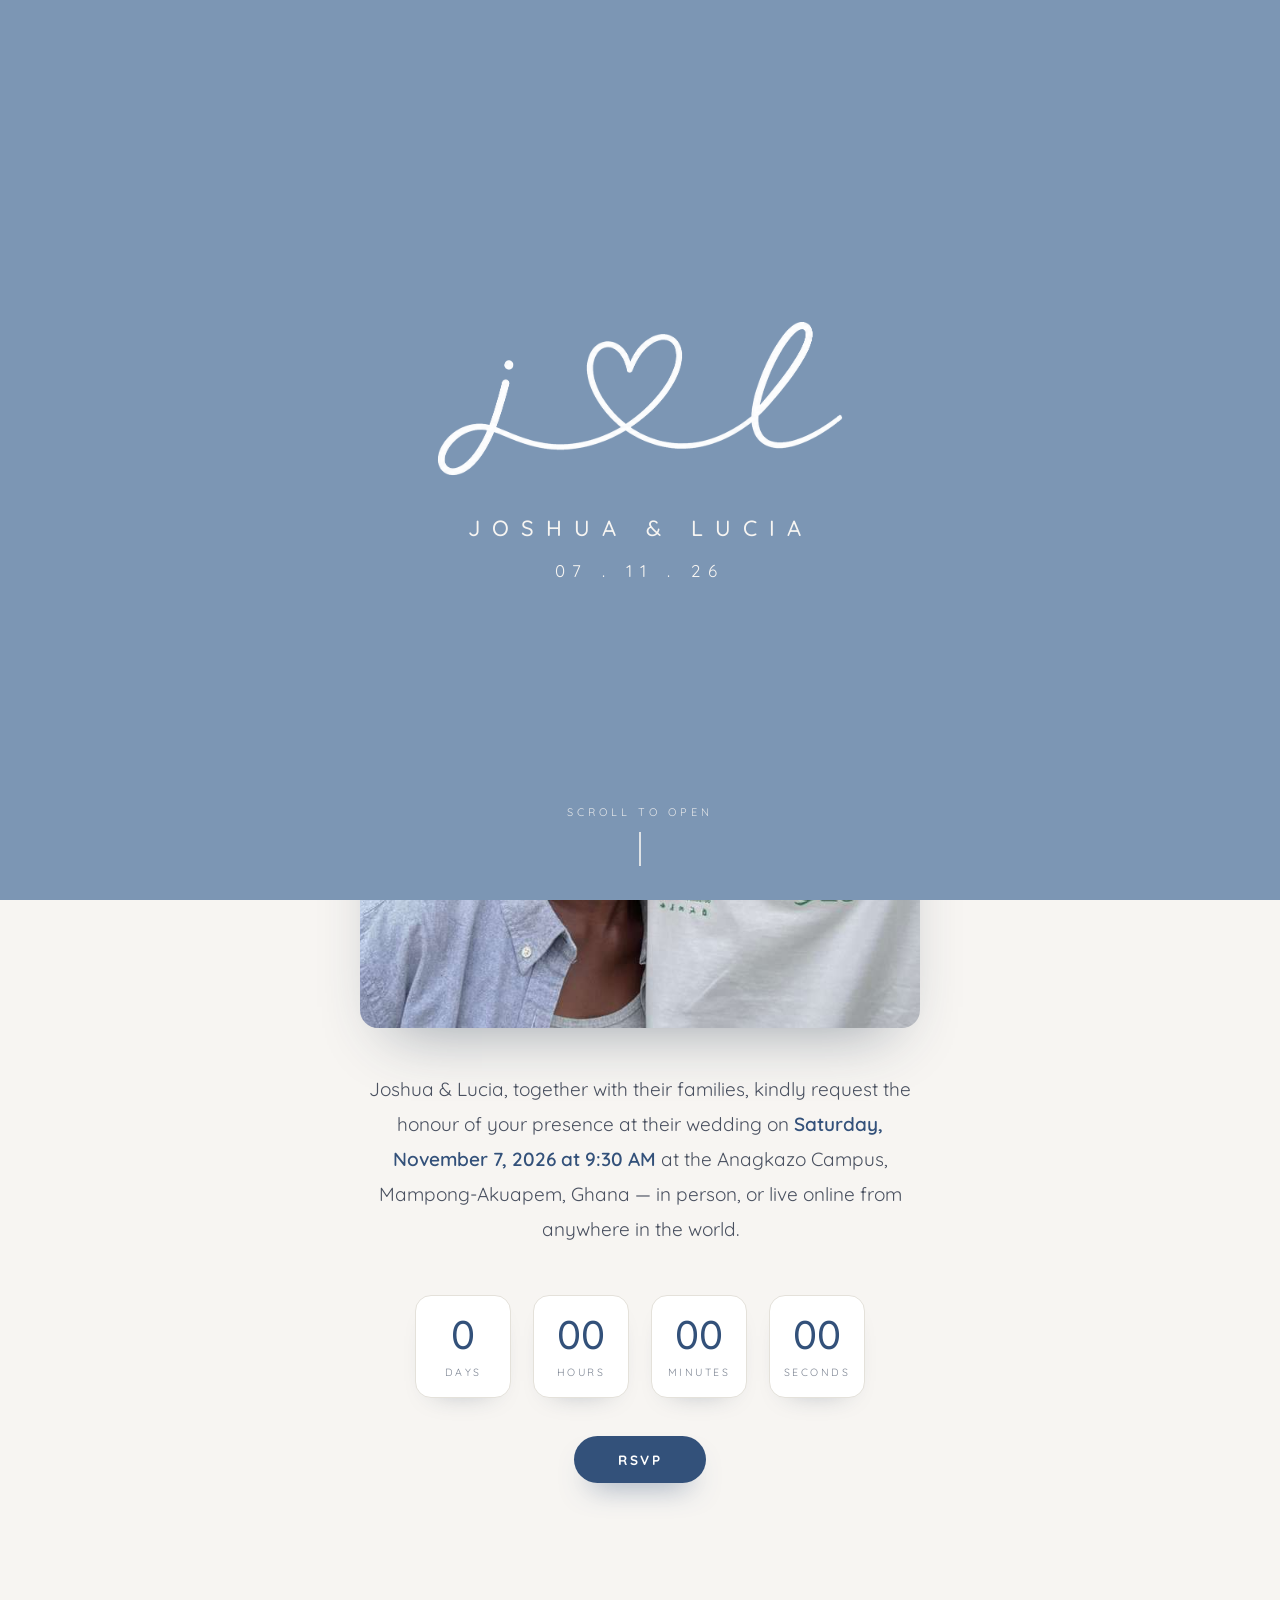
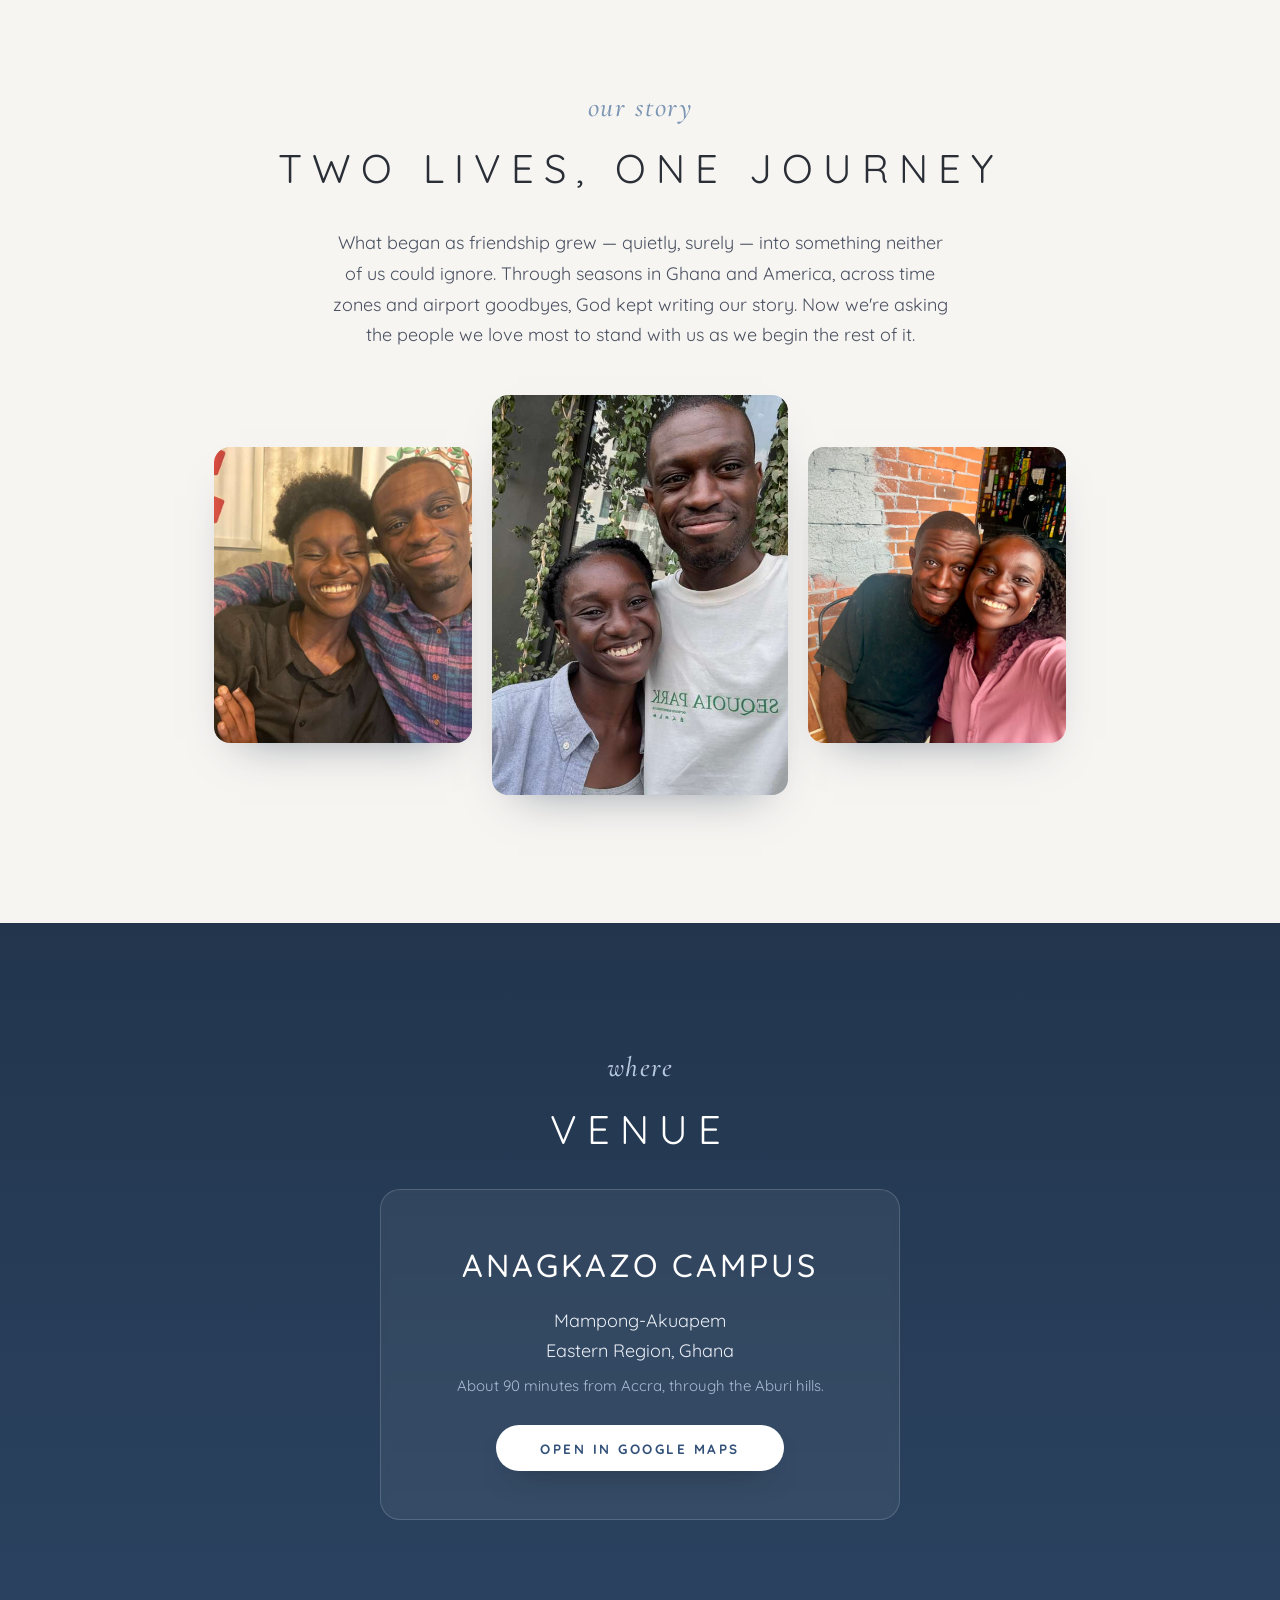
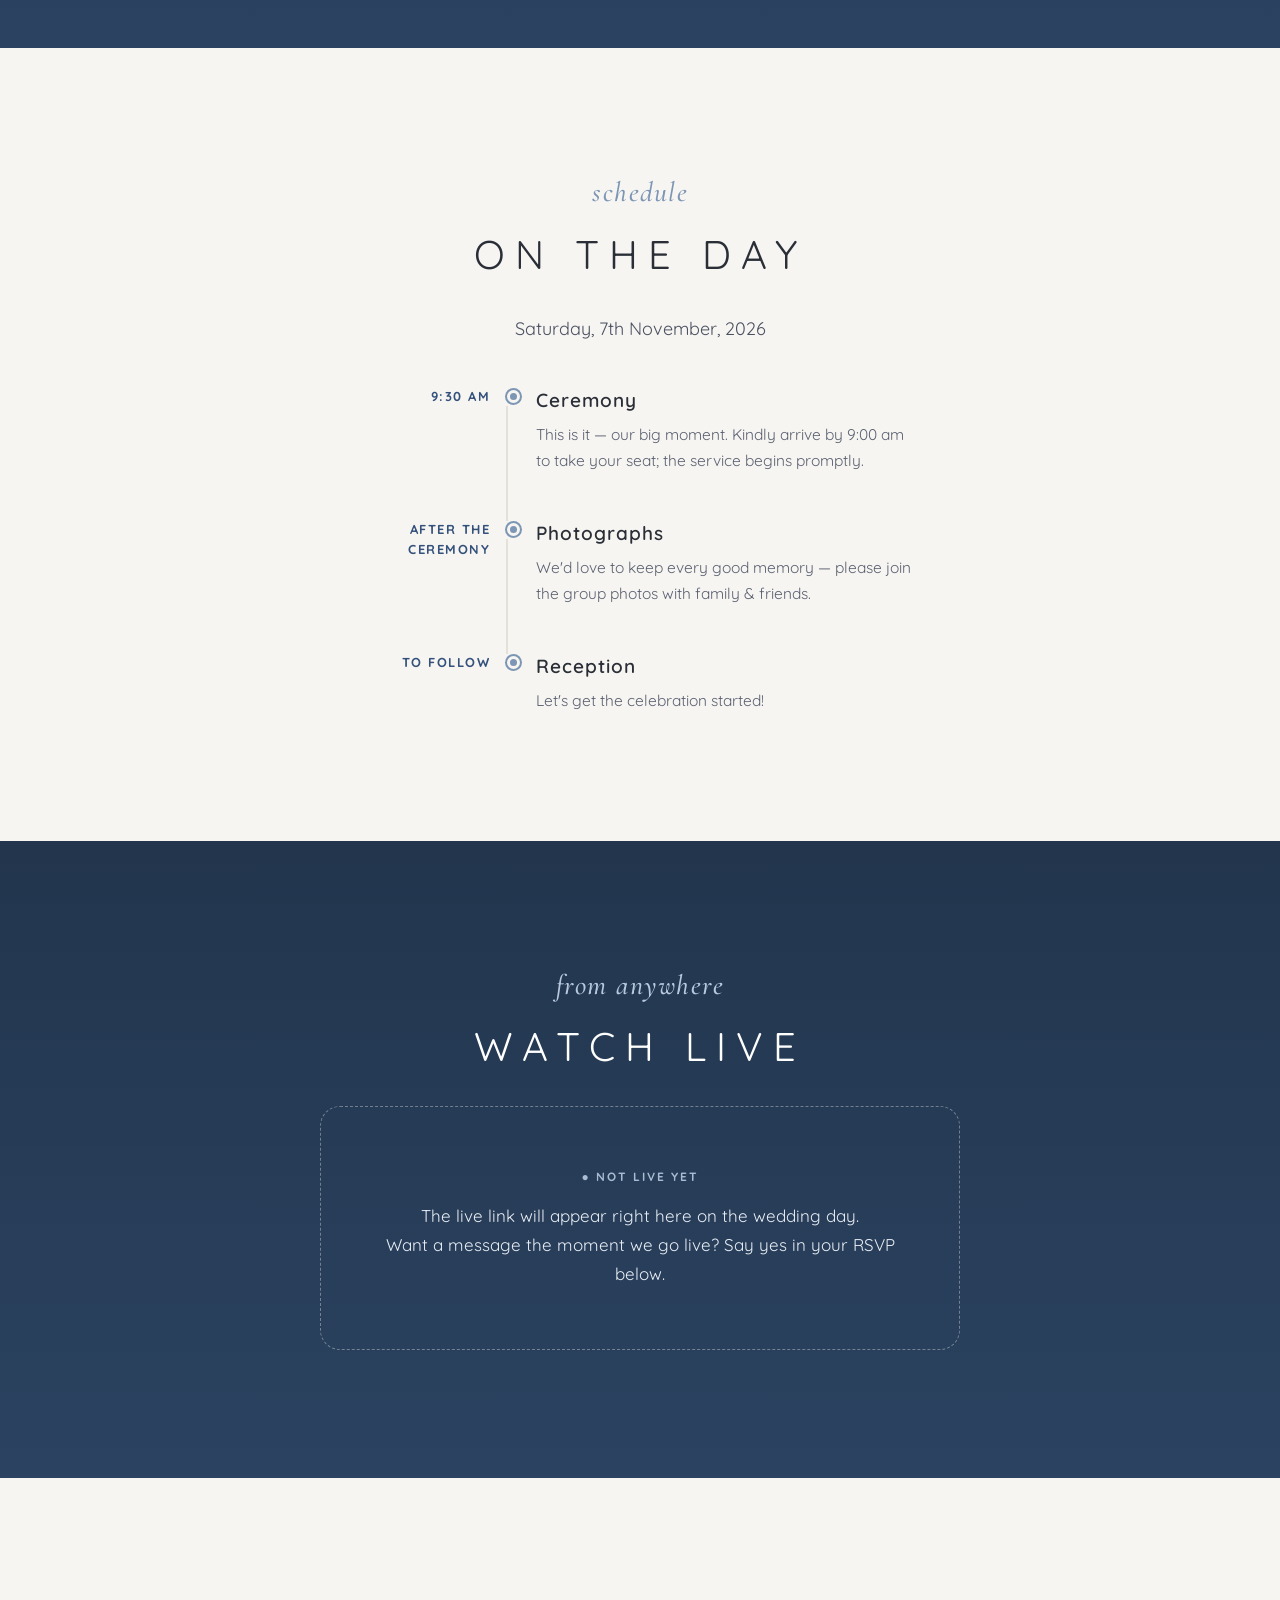
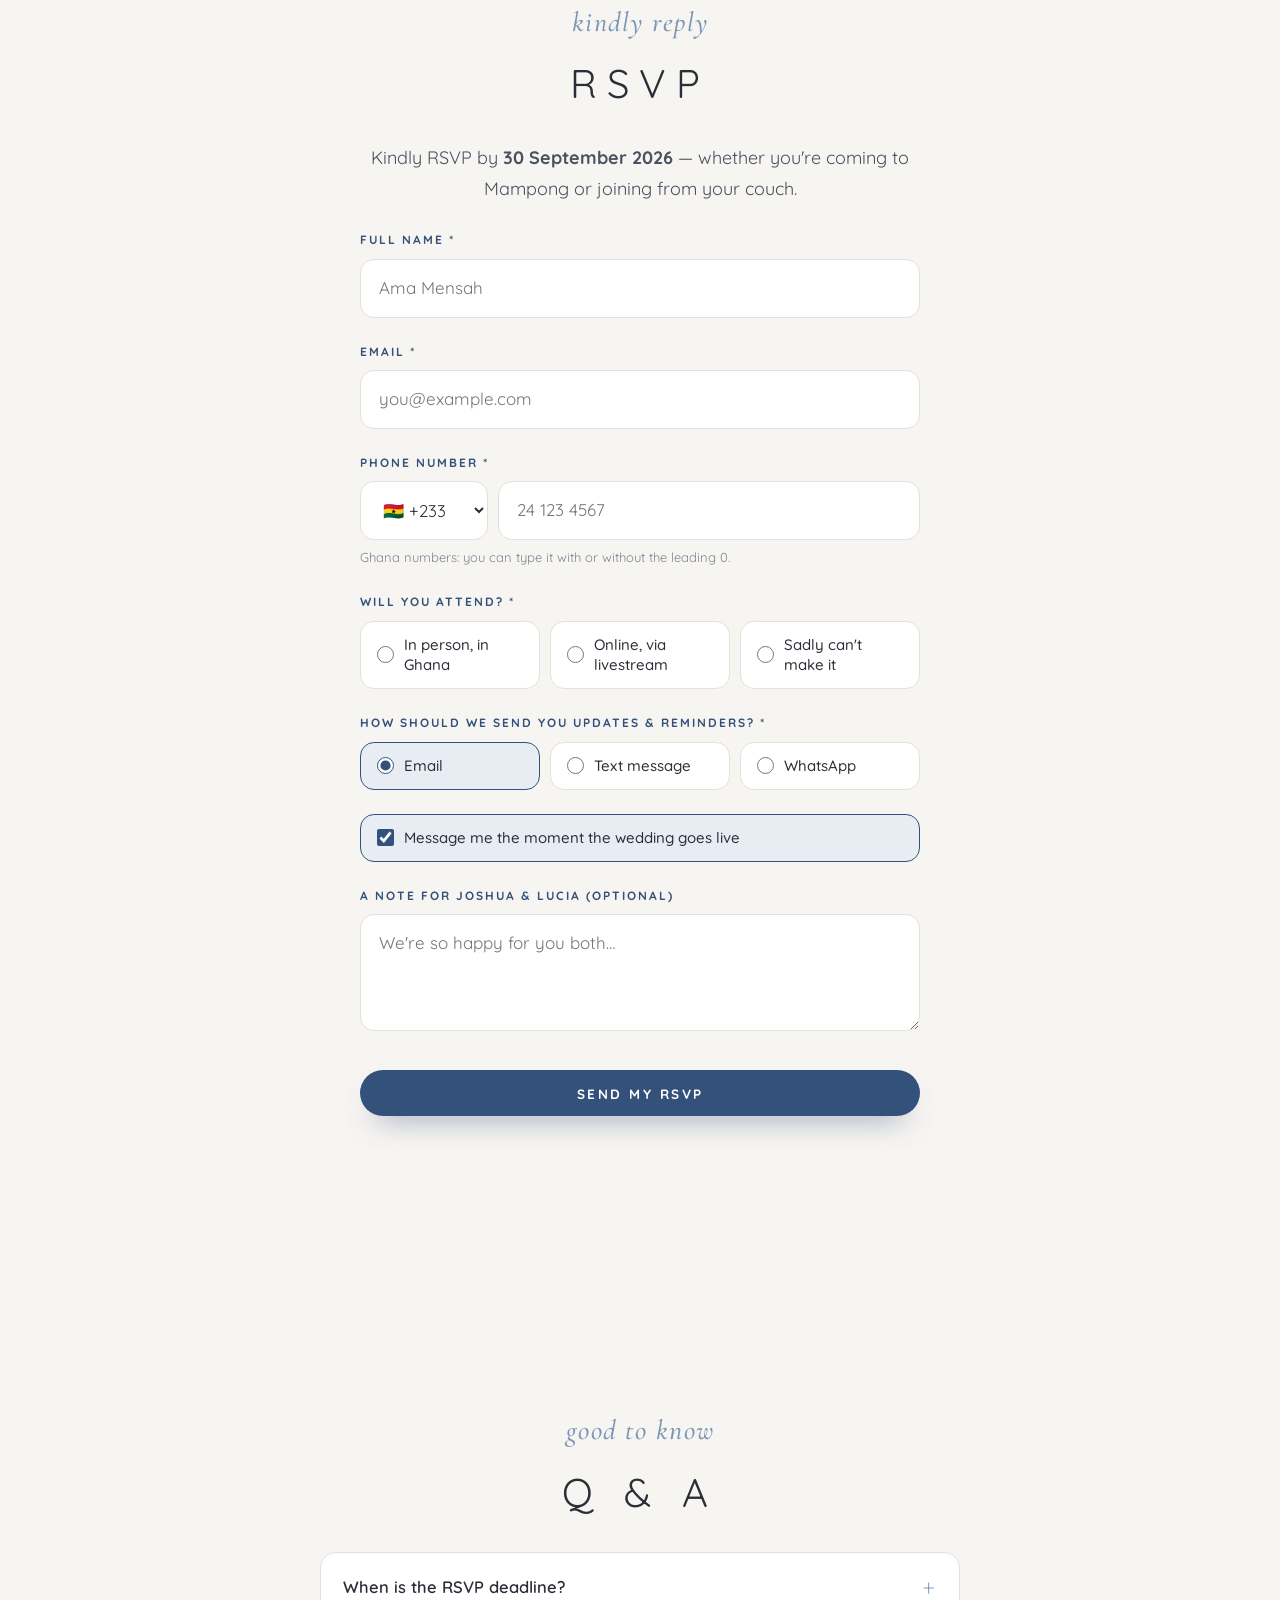
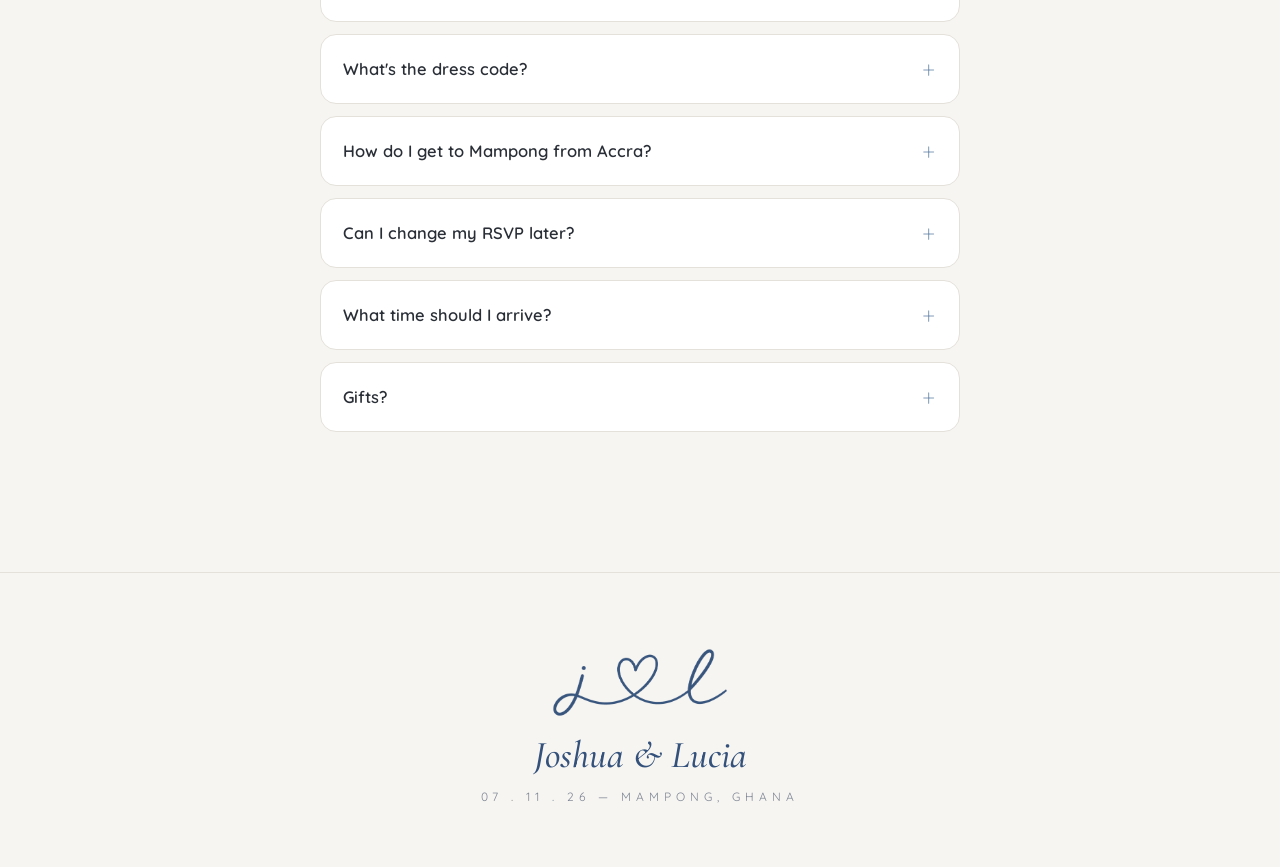
==== commit e2ca4650: "Use exact monogram artwork, refine script font, fix choice buttons, splash waits for scroll - Extrac" ====
--- a/index.html
+++ b/index.html
@@ -11,7 +11,7 @@
 <link rel="icon" href="data:image/svg+xml,<svg xmlns=%22http://www.w3.org/2000/svg%22 viewBox=%220 0 100 100%22><text y=%22.9em%22 font-size=%2290%22>💍</text></svg>">
 <link rel="preconnect" href="https://fonts.googleapis.com">
 <link rel="preconnect" href="https://fonts.gstatic.com" crossorigin>
-<link href="https://fonts.googleapis.com/css2?family=Quicksand:wght@300..700&family=Sacramento&display=swap" rel="stylesheet">
+<link href="https://fonts.googleapis.com/css2?family=Quicksand:wght@300..700&family=Cormorant+Garamond:ital,wght@1,400;1,500&display=swap" rel="stylesheet">
 <link rel="stylesheet" href="css/style.css">
 </head>
 <body>
@@ -19,9 +19,13 @@
 <!-- ================= OPENING SPLASH ================= -->
 <div id="splash" class="splash" aria-hidden="true">
   <div class="splash-inner">
-    <p class="splash-monogram"><span>j</span><svg class="splash-heart" viewBox="0 0 32 28" aria-hidden="true"><path d="M16 26C8 19 2 13.5 2 8.5 2 4.6 5 2 8.4 2c2.9 0 5.4 1.8 7.6 5 2.2-3.2 4.7-5 7.6-5C27 2 30 4.6 30 8.5c0 5-6 10.5-14 17.5z" fill="none" stroke="currentColor" stroke-width="2" stroke-linecap="round"/></svg><span>l</span></p>
+    <img class="splash-mono" src="assets/monogram-white.png" alt="">
     <p class="splash-names">Joshua&nbsp;&amp;&nbsp;Lucia</p>
     <p class="splash-date">07&nbsp;.&nbsp;11&nbsp;.&nbsp;26</p>
+  </div>
+  <div class="splash-hint">
+    <span>scroll to open</span>
+    <span class="splash-hint-line"></span>
   </div>
 </div>
 
@@ -31,7 +35,7 @@
 </a>
 
 <nav class="nav" id="nav">
-  <span class="nav-mono">j<svg class="nav-heart" viewBox="0 0 32 28" aria-hidden="true"><path d="M16 26C8 19 2 13.5 2 8.5 2 4.6 5 2 8.4 2c2.9 0 5.4 1.8 7.6 5 2.2-3.2 4.7-5 7.6-5C27 2 30 4.6 30 8.5c0 5-6 10.5-14 17.5z" fill="none" stroke="currentColor" stroke-width="2.4" stroke-linecap="round"/></svg>l</span>
+  <a class="nav-mono" href="#home" aria-label="Joshua and Lucia — home"></a>
   <div class="nav-links" id="navLinks">
     <a href="#home">Home</a>
     <a href="#story">Our Story</a>
@@ -255,6 +259,7 @@
 </section>
 
 <footer class="footer">
+  <div class="footer-mono" aria-hidden="true"></div>
   <p class="footer-script">Joshua &amp; Lucia</p>
   <p class="footer-date">07 . 11 . 26 — Mampong, Ghana</p>
 </footer>
--- a/css/style.css
+++ b/css/style.css
@@ -12,7 +12,7 @@
   --blue-pale: #e8edf4;
   --line: #e4e1da;
   --sans: "Quicksand", "Avenir Next", sans-serif;
-  --script: "Sacramento", cursive;
+  --script: "Cormorant Garamond", Georgia, serif;
 }
 
 * { box-sizing: border-box; margin: 0; padding: 0; }
@@ -41,18 +41,10 @@
 .splash.leaving { transform: translateY(-100%); opacity: .6; }
 .splash.gone { display: none; }
 .splash-inner { text-align: center; padding: 20px; }
-.splash-monogram {
-  font-family: var(--script);
-  font-size: clamp(90px, 18vw, 170px);
-  line-height: 1;
-  display: flex; align-items: center; justify-content: center; gap: clamp(10px, 3vw, 26px);
-}
-.splash-monogram span { opacity: 0; animation: splashIn 1s ease forwards; }
-.splash-monogram span:last-child { animation-delay: .45s; }
-.splash-heart {
-  width: clamp(30px, 6vw, 54px); height: auto; color: #f7f5f2;
-  stroke-dasharray: 90; stroke-dashoffset: 90;
-  animation: heartDraw 1.1s ease .35s forwards;
+.splash-mono {
+  width: clamp(220px, 44vw, 420px);
+  margin: 0 auto;
+  opacity: 0; animation: splashIn 1.4s ease .2s forwards;
 }
 .splash-names {
   margin-top: 26px;
@@ -71,7 +63,23 @@
 }
 @keyframes splashIn { from { opacity: 0; transform: translateY(16px) scale(.96); } to { opacity: 1; transform: none; } }
 @keyframes splashRise { from { opacity: 0; transform: translateY(10px); } to { opacity: 1; transform: none; } }
-@keyframes heartDraw { to { stroke-dashoffset: 0; } }
+
+.splash-hint {
+  position: absolute; bottom: 34px; left: 0; right: 0;
+  display: flex; flex-direction: column; align-items: center; gap: 10px;
+  font-size: 11px; letter-spacing: 4px; text-transform: uppercase; color: rgba(247, 245, 242, .85);
+  opacity: 0; animation: splashRise 1s ease 1.8s forwards;
+}
+.splash-hint-line {
+  width: 1.5px; height: 34px; background: rgba(247, 245, 242, .8);
+  animation: hintSlide 1.6s ease-in-out 2.2s infinite;
+}
+@keyframes hintSlide {
+  0% { transform: scaleY(0); transform-origin: top; }
+  45% { transform: scaleY(1); transform-origin: top; }
+  55% { transform: scaleY(1); transform-origin: bottom; }
+  100% { transform: scaleY(0); transform-origin: bottom; }
+}
 @media (prefers-reduced-motion: reduce) {
   .splash { display: none; }
 }
@@ -100,10 +108,11 @@
   border-bottom: 1px solid var(--line);
 }
 .nav-mono {
-  font-family: var(--script); font-size: 30px; color: var(--blue-deep);
-  display: flex; align-items: center; gap: 5px; flex: 0 0 auto;
-}
-.nav-heart { width: 13px; height: auto; color: var(--blue); }
+  flex: 0 0 auto; width: 58px; height: 26px; display: block;
+  background: var(--blue-deep);
+  -webkit-mask: url("../assets/monogram-white.png") no-repeat center / contain;
+  mask: url("../assets/monogram-white.png") no-repeat center / contain;
+}
 .nav-links {
   display: flex; gap: clamp(14px, 2.6vw, 30px);
   overflow-x: auto; scrollbar-width: none; -webkit-overflow-scrolling: touch;
@@ -125,7 +134,8 @@
   max-width: 860px; margin: 0 auto;
 }
 .home-script {
-  font-family: var(--script); font-size: clamp(28px, 5vw, 42px);
+  font-family: var(--script); font-style: italic; font-weight: 500;
+  font-size: clamp(21px, 3.6vw, 30px); letter-spacing: 1.5px;
   color: var(--blue); line-height: 1.2;
 }
 .home-names {
@@ -136,7 +146,7 @@
   color: var(--ink);
   margin: 14px 0 10px;
 }
-.home-amp { font-family: var(--script); text-transform: none; letter-spacing: 0; color: var(--blue); font-size: .95em; }
+.home-amp { font-family: var(--script); font-style: italic; text-transform: none; letter-spacing: 0; color: var(--blue); font-size: 1em; }
 .home-date { font-size: 14px; letter-spacing: 6px; color: var(--muted); text-transform: uppercase; }
 
 .home-photo {
@@ -175,10 +185,11 @@
 
 /* ================= buttons ================= */
 .btn {
-  display: inline-block; font-family: var(--sans); font-weight: 700;
-  font-size: 13.5px; letter-spacing: 2.5px; text-transform: uppercase;
+  display: inline-flex; align-items: center; justify-content: center;
+  font-family: var(--sans); font-weight: 700; line-height: 1;
+  font-size: 13.5px; letter-spacing: 2.5px; text-transform: uppercase; text-align: center;
   color: #fff; background: var(--blue-deep);
-  padding: 16px 44px; border-radius: 999px; border: 0; cursor: pointer;
+  padding: 17px 44px 16px; border-radius: 999px; border: 0; cursor: pointer;
   text-decoration: none;
   box-shadow: 0 16px 30px -16px rgba(51, 81, 122, .7);
   transition: transform .18s ease, box-shadow .18s ease, background .18s;
@@ -195,7 +206,11 @@
   padding: clamp(72px, 10vw, 130px) clamp(20px, 6vw, 64px);
   max-width: 980px; margin: 0 auto; text-align: center;
 }
-.sec-script { font-family: var(--script); font-size: clamp(30px, 5vw, 44px); color: var(--blue); line-height: 1.2; }
+.sec-script {
+  font-family: var(--script); font-style: italic; font-weight: 500;
+  font-size: clamp(20px, 3.4vw, 28px); letter-spacing: 1.5px;
+  color: var(--blue); line-height: 1.2;
+}
 .sec-script.light { color: #b8c9de; }
 .sec-title {
   font-weight: 400; font-size: clamp(24px, 4.6vw, 40px);
@@ -284,7 +299,7 @@
 /* ================= rsvp form ================= */
 .rsvp-form { max-width: 560px; margin: 26px auto 0; text-align: left; }
 .field { margin-bottom: 24px; }
-.field label, .field .label {
+.field > label:not(.choice), .field .label {
   display: block; font-size: 12px; letter-spacing: 2px; text-transform: uppercase;
   font-weight: 700; color: var(--blue-deep); margin-bottom: 8px;
 }
@@ -301,19 +316,26 @@
 .phone-row { display: grid; grid-template-columns: 128px 1fr; gap: 10px; }
 .field-hint { display: block; margin-top: 6px; font-size: 13px; color: var(--muted); }
 
-.choice-row { display: flex; flex-wrap: wrap; gap: 10px; }
+.choice-row {
+  display: grid;
+  grid-template-columns: repeat(auto-fit, minmax(158px, 1fr));
+  gap: 10px;
+}
 .choice {
-  display: flex; align-items: center; gap: 10px; cursor: pointer;
+  display: flex; align-items: center; justify-content: flex-start; gap: 10px; cursor: pointer;
   background: #fff; border: 1px solid var(--line); border-radius: 14px;
-  padding: 13px 18px; font-size: 15px; font-weight: 500;
-  transition: border-color .15s, background .15s, transform .15s;
-}
-.choice:hover { border-color: var(--blue); transform: translateY(-1px); }
+  padding: 13px 16px; font-size: 15px; font-weight: 500; line-height: 1.35;
+  transition: border-color .15s, background .15s;
+}
+.choice span { flex: 1; }
+.choice:hover { border-color: var(--blue); }
 .choice:has(input:checked) { border-color: var(--blue-deep); background: var(--blue-pale); }
-.choice input { accent-color: var(--blue-deep); width: 17px; height: 17px; }
-.choice-wide { width: 100%; }
-
-.form-status { margin-top: 18px; font-weight: 600; min-height: 1.4em; }
+.choice input { accent-color: var(--blue-deep); width: 17px; height: 17px; flex: 0 0 auto; }
+.choice-wide { grid-column: 1 / -1; }
+@media (max-width: 560px) { .choice-row { grid-template-columns: 1fr; } }
+
+#submitBtn { width: 100%; margin-top: 6px; }
+.form-status { margin-top: 18px; font-weight: 600; min-height: 1.4em; text-align: center; }
 .form-status.ok { color: #2e7d4f; }
 .form-status.err { color: #c0392b; }
 
@@ -339,7 +361,17 @@
 
 /* ================= footer ================= */
 .footer { text-align: center; padding: 70px 20px 60px; border-top: 1px solid var(--line); }
-.footer-script { font-family: var(--script); font-size: clamp(40px, 7vw, 58px); color: var(--blue-deep); line-height: 1.1; }
+.footer-mono {
+  width: clamp(130px, 20vw, 180px); height: clamp(56px, 9vw, 78px);
+  margin: 0 auto 14px;
+  background: var(--blue-deep);
+  -webkit-mask: url("../assets/monogram-white.png") no-repeat center / contain;
+  mask: url("../assets/monogram-white.png") no-repeat center / contain;
+}
+.footer-script {
+  font-family: var(--script); font-style: italic; font-weight: 500;
+  font-size: clamp(26px, 4.6vw, 38px); color: var(--blue-deep); line-height: 1.1;
+}
 .footer-date { font-size: 12px; letter-spacing: 5px; text-transform: uppercase; color: var(--muted); margin-top: 10px; }
 
 /* ================= scroll reveals ================= */
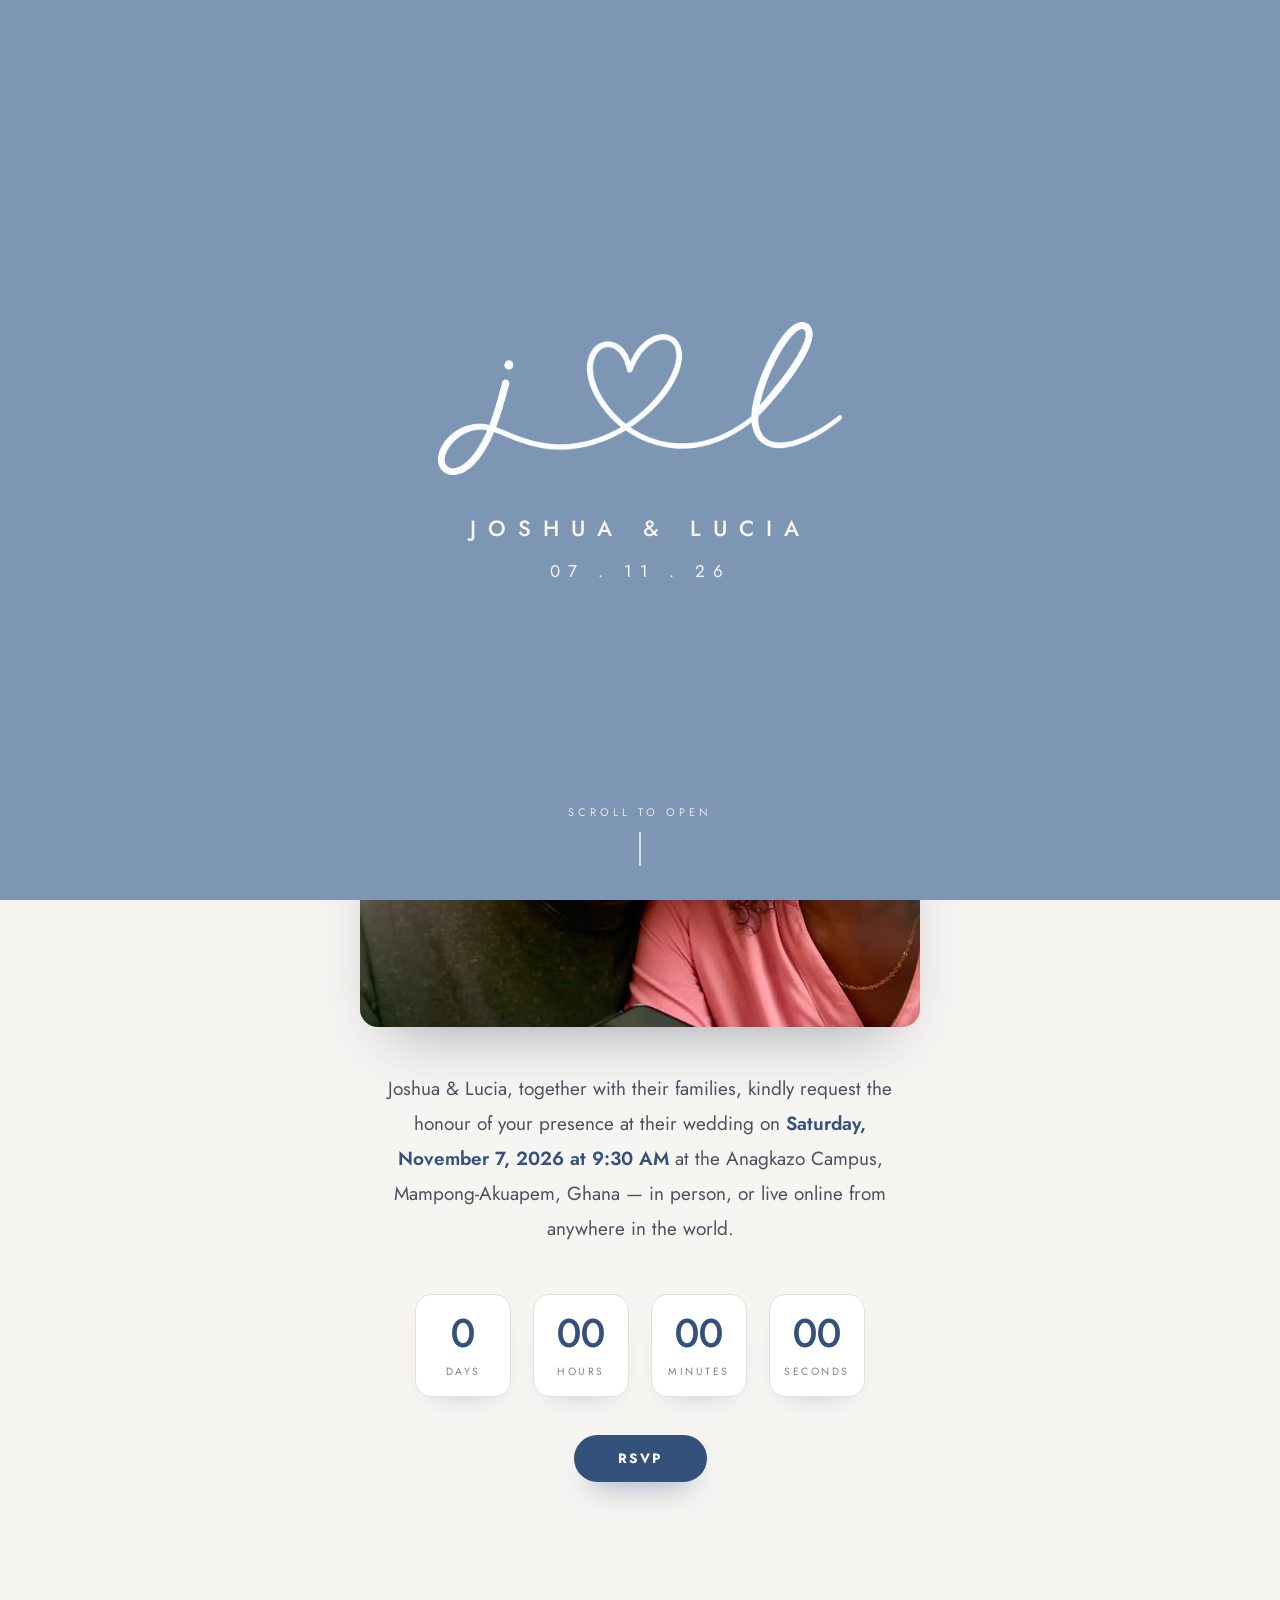
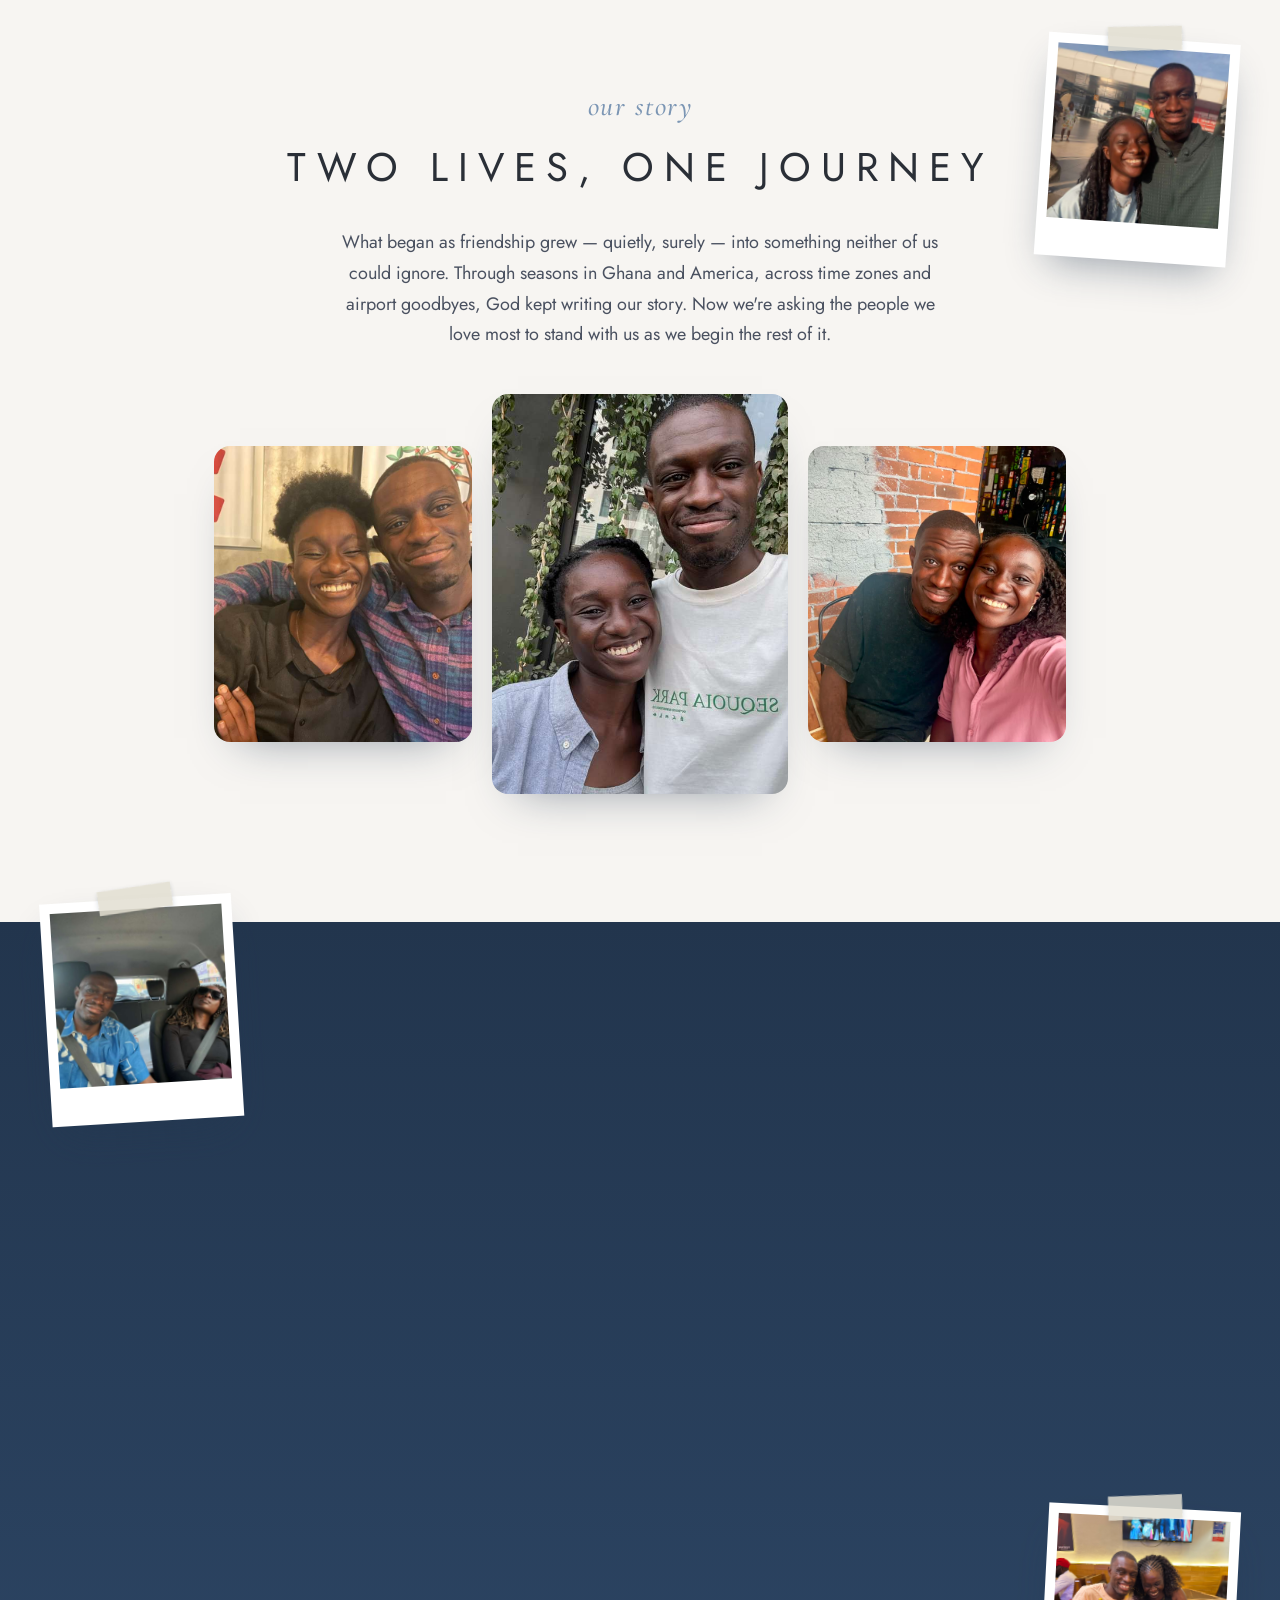
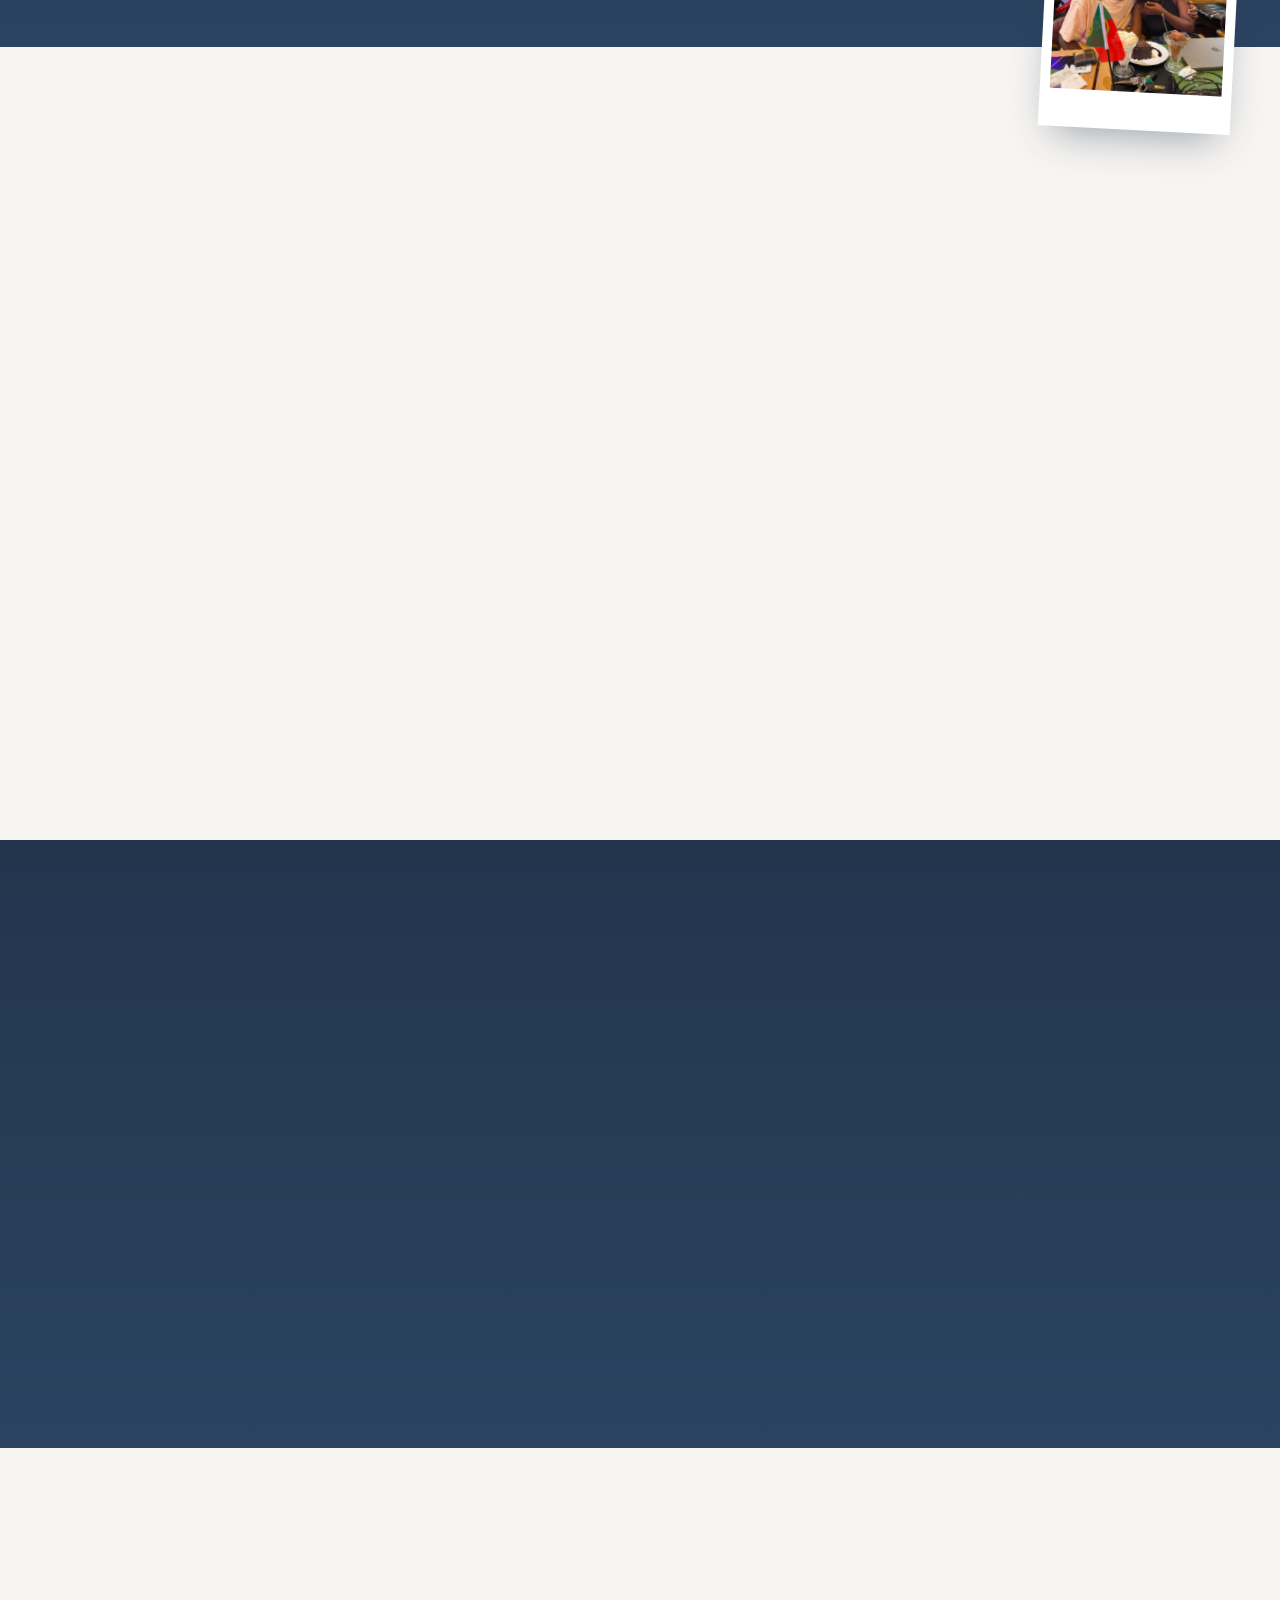
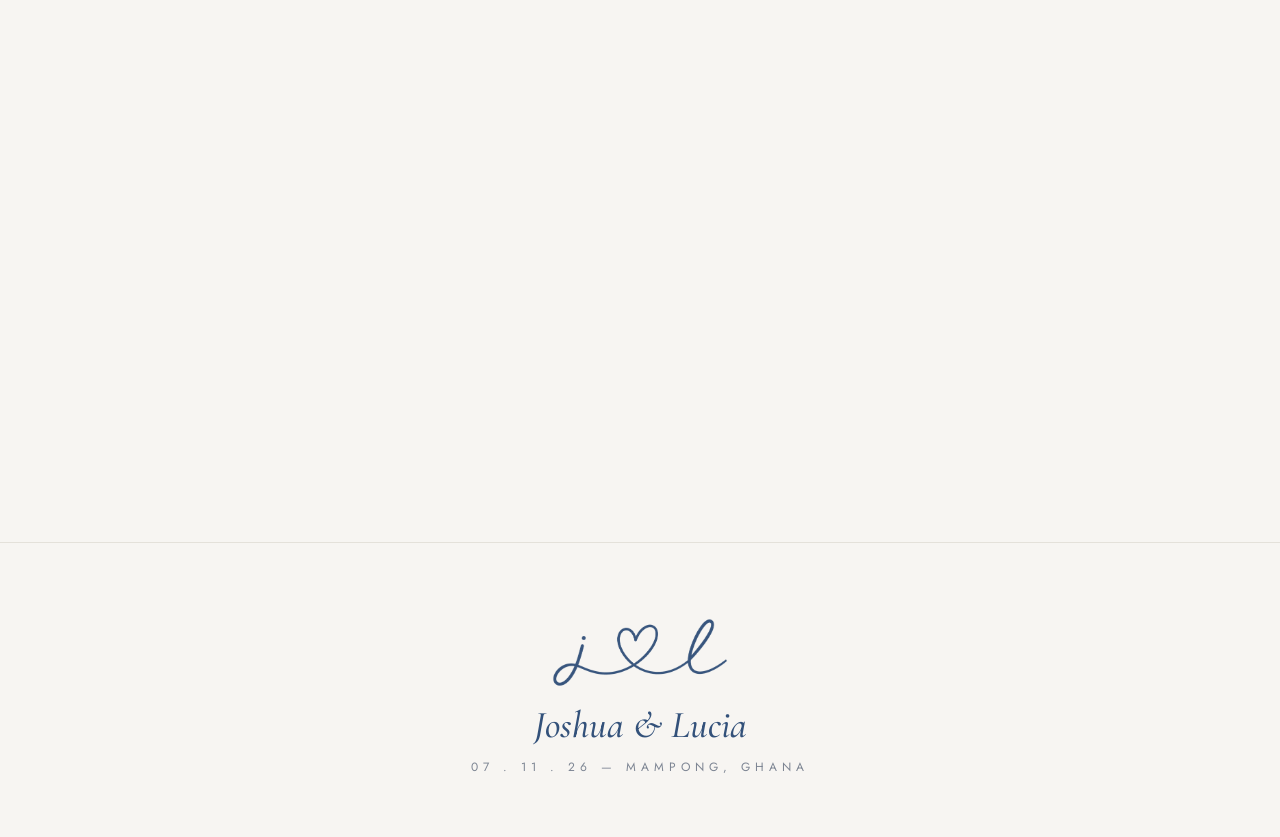
==== commit 1a7c8f12: "Photo rework (7 images), caption-free polaroids, mobile hamburger menu - Hero: close-up cafe photo; " ====
--- a/index.html
+++ b/index.html
@@ -11,7 +11,7 @@
 <link rel="icon" href="data:image/svg+xml,<svg xmlns=%22http://www.w3.org/2000/svg%22 viewBox=%220 0 100 100%22><text y=%22.9em%22 font-size=%2290%22>💍</text></svg>">
 <link rel="preconnect" href="https://fonts.googleapis.com">
 <link rel="preconnect" href="https://fonts.gstatic.com" crossorigin>
-<link href="https://fonts.googleapis.com/css2?family=Quicksand:wght@300..700&family=Cormorant+Garamond:ital,wght@1,400;1,500&display=swap" rel="stylesheet">
+<link href="https://fonts.googleapis.com/css2?family=Jost:wght@300;400;500;600&family=Cormorant+Garamond:ital,wght@1,400;1,500&display=swap" rel="stylesheet">
 <link rel="stylesheet" href="css/style.css">
 </head>
 <body>
@@ -36,6 +36,9 @@
 
 <nav class="nav" id="nav">
   <a class="nav-mono" href="#home" aria-label="Joshua and Lucia — home"></a>
+  <button class="nav-burger" id="navBurger" aria-label="Open menu" aria-expanded="false">
+    <span></span><span></span><span></span>
+  </button>
   <div class="nav-links" id="navLinks">
     <a href="#home">Home</a>
     <a href="#story">Our Story</a>
@@ -54,7 +57,7 @@
   <p class="home-date fade-up">07 . 11 . 26 &nbsp;·&nbsp; Mampong, Ghana</p>
 
   <figure class="home-photo fade-up">
-    <img src="photos/joshua-lucia-20.jpg" alt="Joshua and Lucia smiling together among green vines">
+    <img src="photos/joshua-lucia-33.jpg" alt="Joshua and Lucia close together, smiling">
   </figure>
 
   <p class="home-invite fade-up">
@@ -89,6 +92,9 @@
     <figure class="g-item g-tall fade-up"><img src="photos/joshua-lucia-20.jpg" alt="Joshua and Lucia among greenery" loading="lazy"></figure>
     <figure class="g-item fade-up"><img src="photos/joshua-lucia-32.jpg" alt="Joshua and Lucia at a café" loading="lazy"></figure>
   </div>
+  <figure class="polaroid pol-right" style="--tilt: 4deg" data-depth="0.14">
+    <img src="photos/joshua-lucia-airport.jpg" alt="Joshua and Lucia at the airport" loading="lazy">
+  </figure>
 </section>
 
 <!-- ================= VENUE ================= -->
@@ -101,6 +107,9 @@
     <p class="venue-note">About 90 minutes from Accra, through the Aburi hills.</p>
     <a class="btn btn-light" href="https://maps.google.com/?q=Anagkazo+Bible+and+Ministry+Training+Center+Mampong+Ghana" target="_blank" rel="noopener">Open in Google Maps</a>
   </div>
+  <figure class="polaroid pol-left" style="--tilt: -3.5deg" data-depth="0.1">
+    <img src="photos/joshua-lucia-31.jpg" alt="Joshua and Lucia on a car ride" loading="lazy">
+  </figure>
 </section>
 
 <!-- ================= ON THE DAY ================= -->
@@ -135,6 +144,9 @@
       </div>
     </div>
   </div>
+  <figure class="polaroid pol-right" style="--tilt: 3deg" data-depth="0.12">
+    <img src="photos/joshua-lucia-dessert.jpg" alt="Joshua and Lucia laughing over dessert" loading="lazy">
+  </figure>
 </section>
 
 <!-- ================= WATCH LIVE ================= -->
--- a/css/style.css
+++ b/css/style.css
@@ -11,7 +11,7 @@
   --blue-dark: #22354d;   /* dark sections */
   --blue-pale: #e8edf4;
   --line: #e4e1da;
-  --sans: "Quicksand", "Avenir Next", sans-serif;
+  --sans: "Jost", "Avenir Next", sans-serif;
   --script: "Cormorant Garamond", Georgia, serif;
 }
 
@@ -26,6 +26,7 @@
   line-height: 1.7;
   color: var(--ink);
   background: var(--paper);
+  overflow-x: hidden;
 }
 
 img { display: block; max-width: 100%; }
@@ -126,6 +127,39 @@
 }
 .nav-links a:hover { color: var(--blue-deep); }
 .nav-links a.active { color: var(--blue-deep); border-bottom-color: var(--blue); }
+
+/* hamburger — phones only */
+.nav-burger {
+  display: none;
+  margin-left: auto;
+  background: none; border: 0; cursor: pointer;
+  padding: 10px 4px; width: 40px;
+}
+.nav-burger span {
+  display: block; height: 2px; width: 24px; margin: 5px auto;
+  background: var(--blue-deep); border-radius: 2px;
+  transition: transform .25s ease, opacity .2s ease;
+}
+.nav.open .nav-burger span:nth-child(1) { transform: translateY(7px) rotate(45deg); }
+.nav.open .nav-burger span:nth-child(2) { opacity: 0; }
+.nav.open .nav-burger span:nth-child(3) { transform: translateY(-7px) rotate(-45deg); }
+
+@media (max-width: 720px) {
+  .nav { flex-wrap: wrap; }
+  .nav-burger { display: block; }
+  .nav-links {
+    display: none;
+    flex-basis: 100%; flex-direction: column; gap: 0;
+    padding: 8px 0 14px; overflow: visible;
+  }
+  .nav.open .nav-links { display: flex; }
+  .nav-links a {
+    padding: 13px 4px; border-bottom: 1px solid var(--line);
+    font-size: 13px;
+  }
+  .nav-links a:last-child { border-bottom: 0; }
+  .nav-links a.active { border-bottom-color: var(--line); }
+}
 
 /* ================= home ================= */
 .home {
@@ -203,6 +237,7 @@
 
 /* ================= sections ================= */
 .section {
+  position: relative;
   padding: clamp(72px, 10vw, 130px) clamp(20px, 6vw, 64px);
   max-width: 980px; margin: 0 auto; text-align: center;
 }
@@ -226,7 +261,7 @@
   color: var(--blue-pale);
 }
 
-/* ================= gallery ================= */
+/* ================= gallery (side-by-side trio) ================= */
 .gallery {
   display: grid; grid-template-columns: 1fr 1.15fr 1fr;
   gap: clamp(10px, 2vw, 20px);
@@ -239,6 +274,45 @@
 @media (max-width: 680px) {
   .gallery { grid-template-columns: 1fr; max-width: 420px; margin-left: auto; margin-right: auto; }
   .g-item img, .g-item.g-tall img { aspect-ratio: 4 / 3.4; }
+}
+
+/* ================= hanging polaroids ================= */
+.polaroid {
+  --tilt: 3deg;
+  width: clamp(160px, 15vw, 215px);
+  background: #fff;
+  padding: 10px 10px 38px;   /* classic thick polaroid bottom, no caption */
+  box-shadow: 0 18px 38px -14px rgba(34, 53, 77, .45);
+  transform: rotate(var(--tilt));
+  transform-origin: 50% -14px;   /* swings from the tape */
+  transition: transform .8s cubic-bezier(.3, 1.45, .55, 1); /* springy settle */
+  will-change: transform;
+  z-index: 6;
+}
+.polaroid::before {              /* washi tape */
+  content: "";
+  position: absolute; top: -12px; left: 50%;
+  width: 74px; height: 24px;
+  transform: translateX(-50%) rotate(-5deg);
+  background: rgba(226, 222, 210, .85);
+  box-shadow: 0 2px 5px rgba(34, 53, 77, .18);
+}
+.polaroid img {
+  width: 100%; aspect-ratio: 1 / 1.02; object-fit: cover;
+}
+
+/* wide screens: hang them in the page margins */
+@media (min-width: 1280px) {
+  .polaroid { position: absolute; top: 30%; }
+  .polaroid.pol-right { right: calc((100% - 100vw) / 2 + 3vw); }
+  .polaroid.pol-left { left: calc((100% - 100vw) / 2 + 3vw); }
+  #rsvp .polaroid { top: 42%; }
+}
+/* smaller screens: they sit in the flow, still tilted + swaying */
+@media (max-width: 1279px) {
+  .polaroid { position: relative; margin: 44px auto 0; }
+  .polaroid.pol-left { margin-left: clamp(16px, 12vw, 160px); }
+  .polaroid.pol-right { margin-right: clamp(16px, 12vw, 160px); margin-left: auto; }
 }
 
 /* ================= venue ================= */
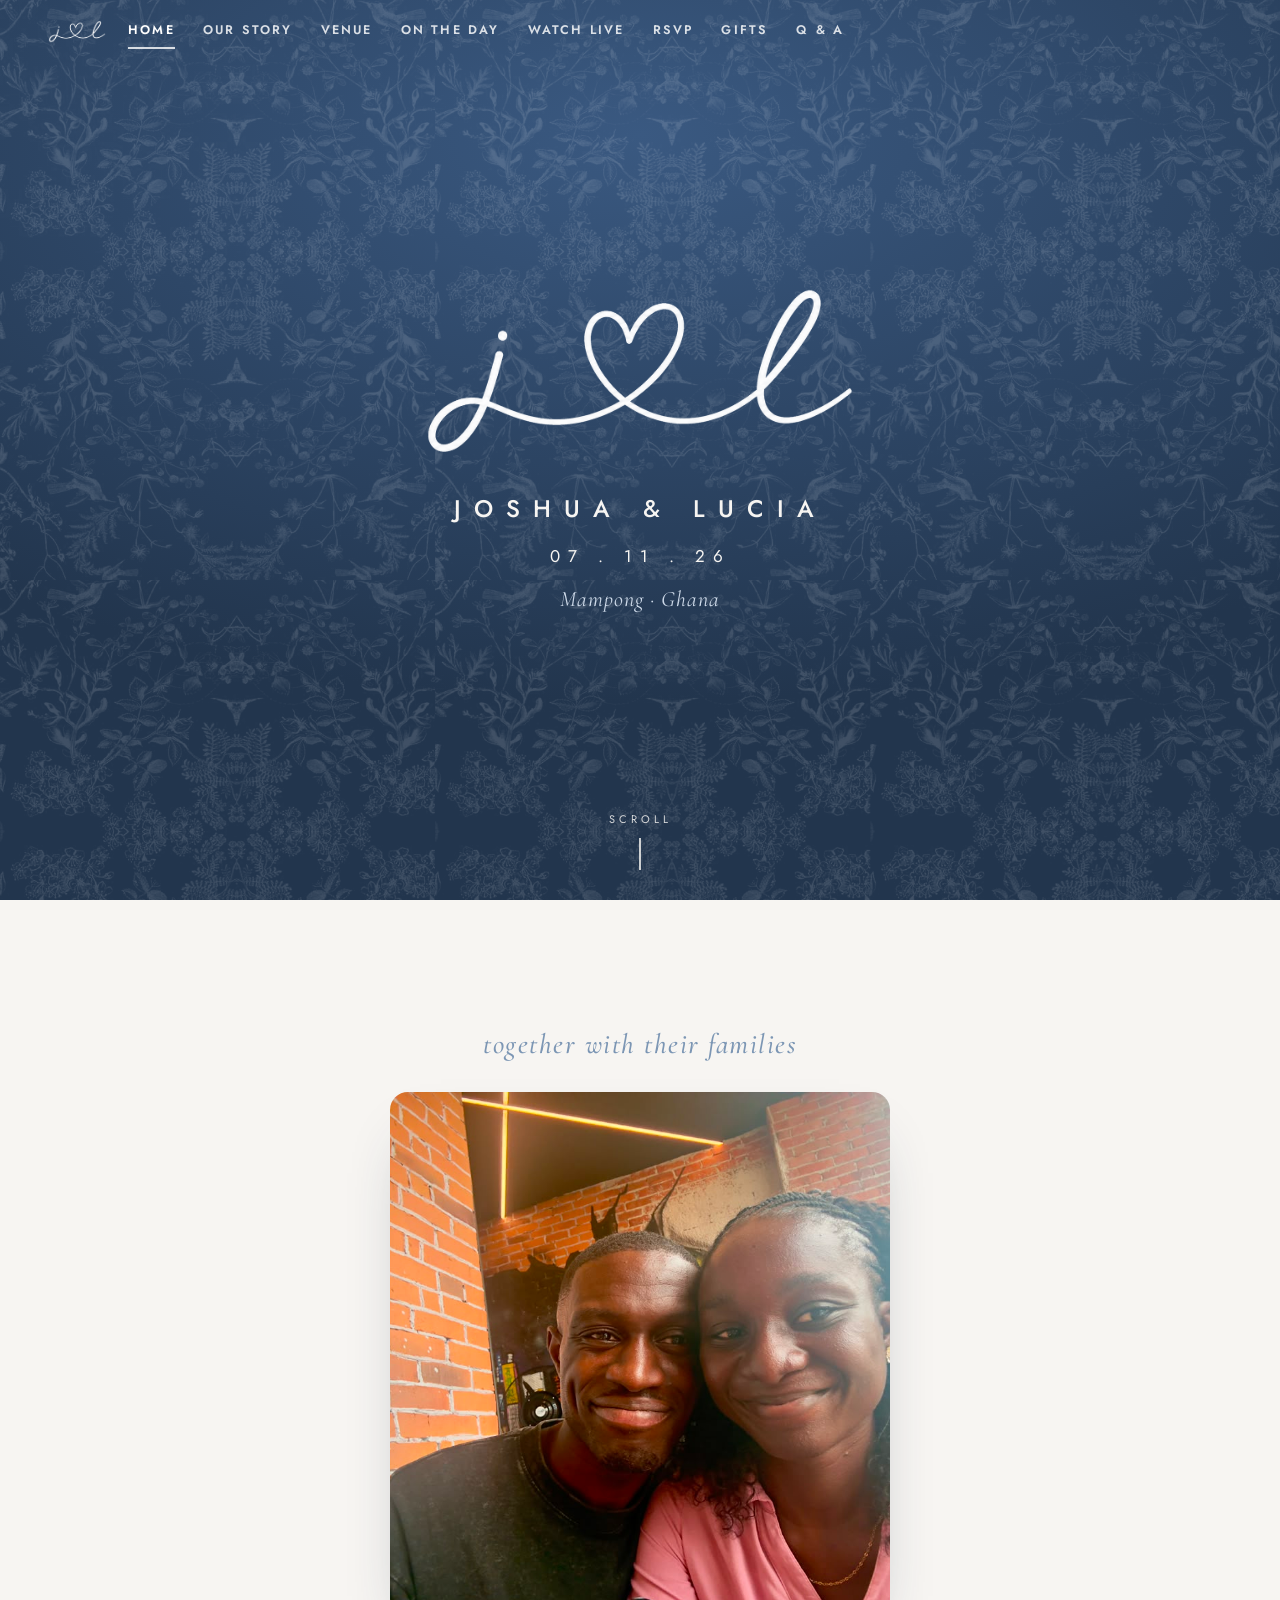
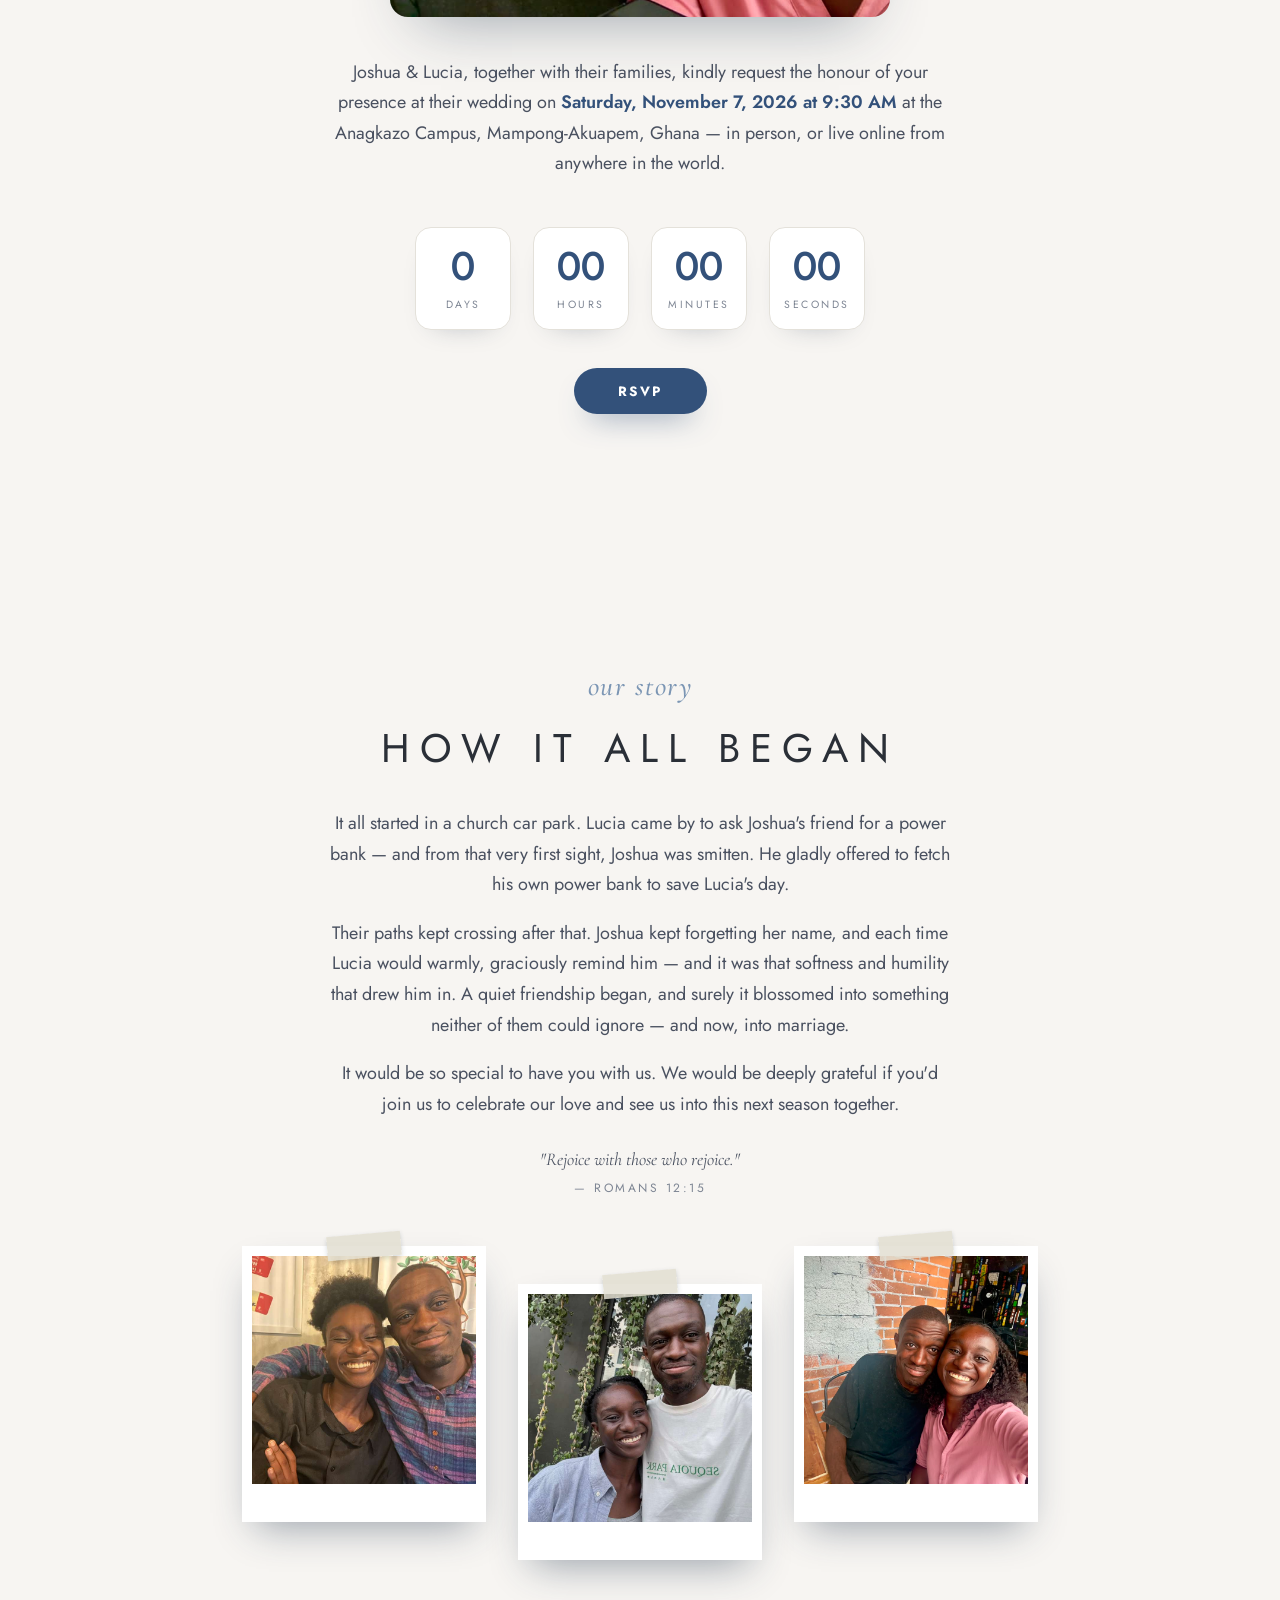
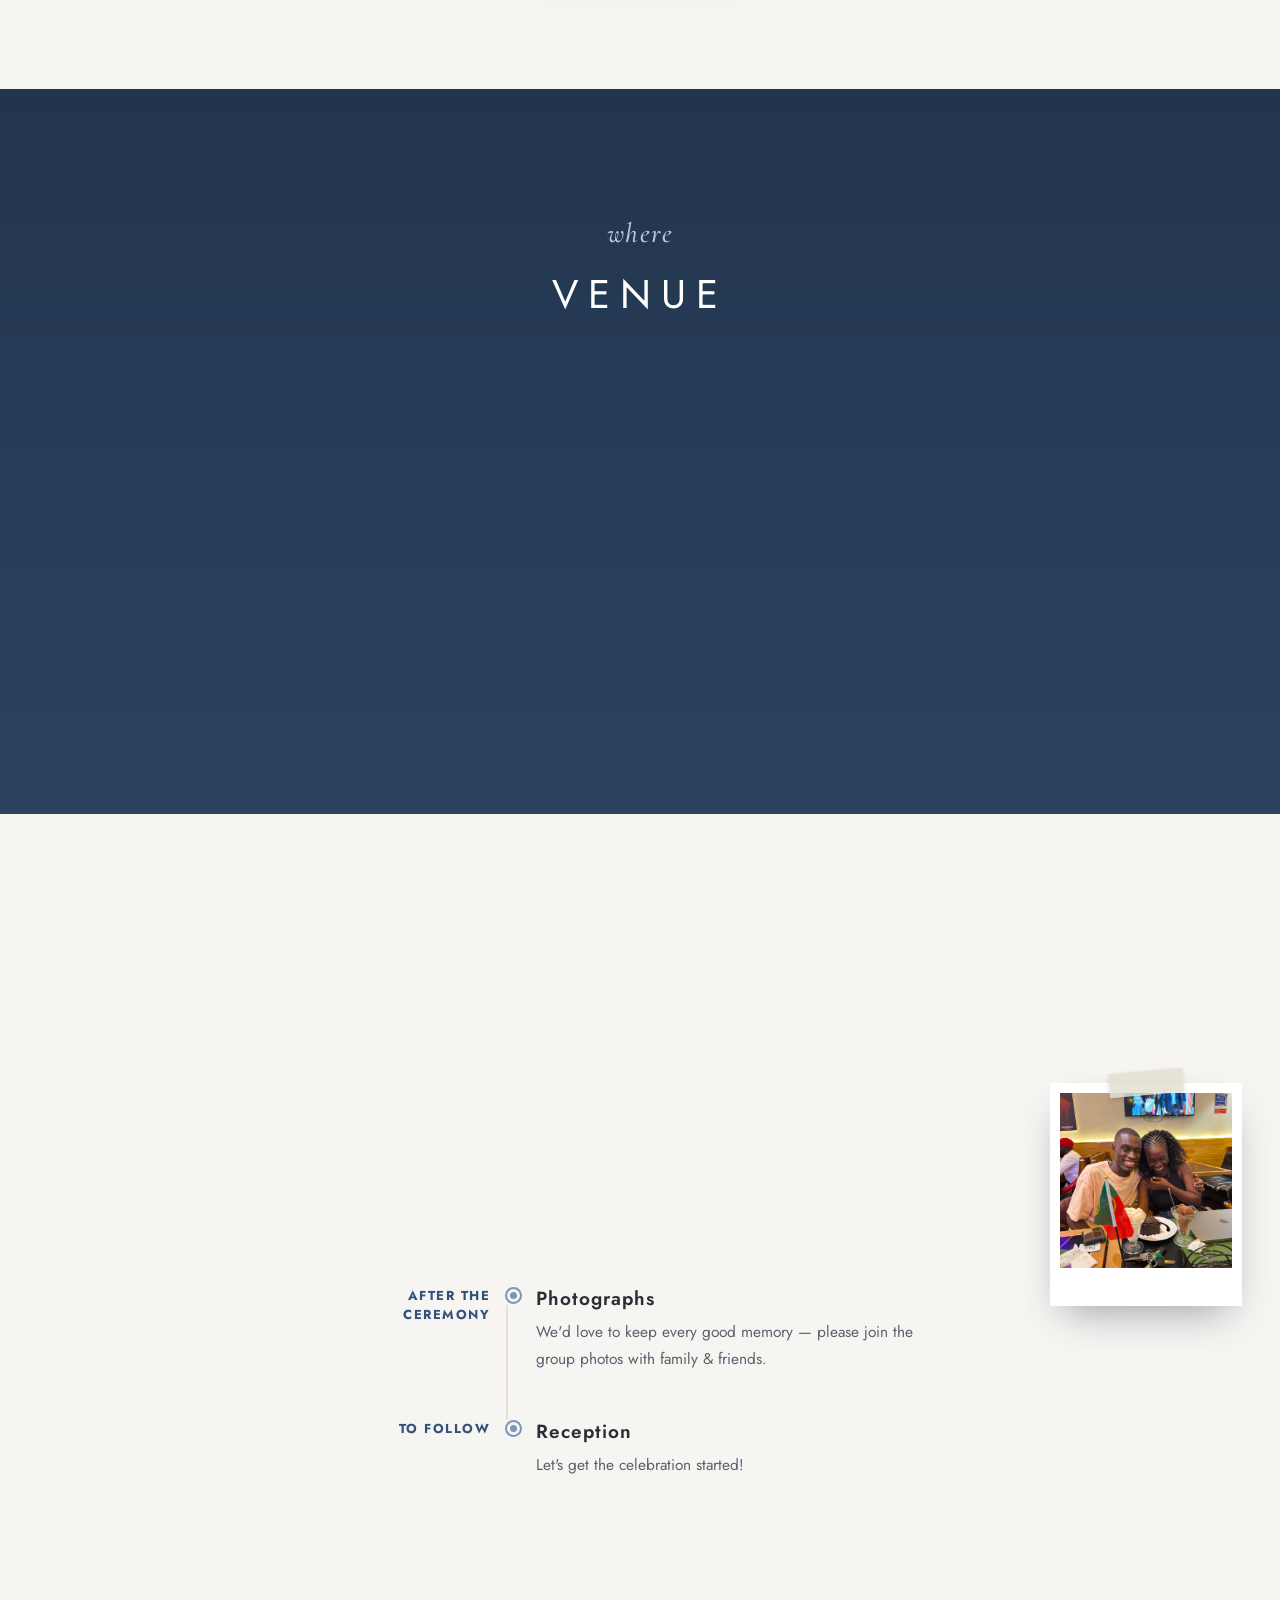
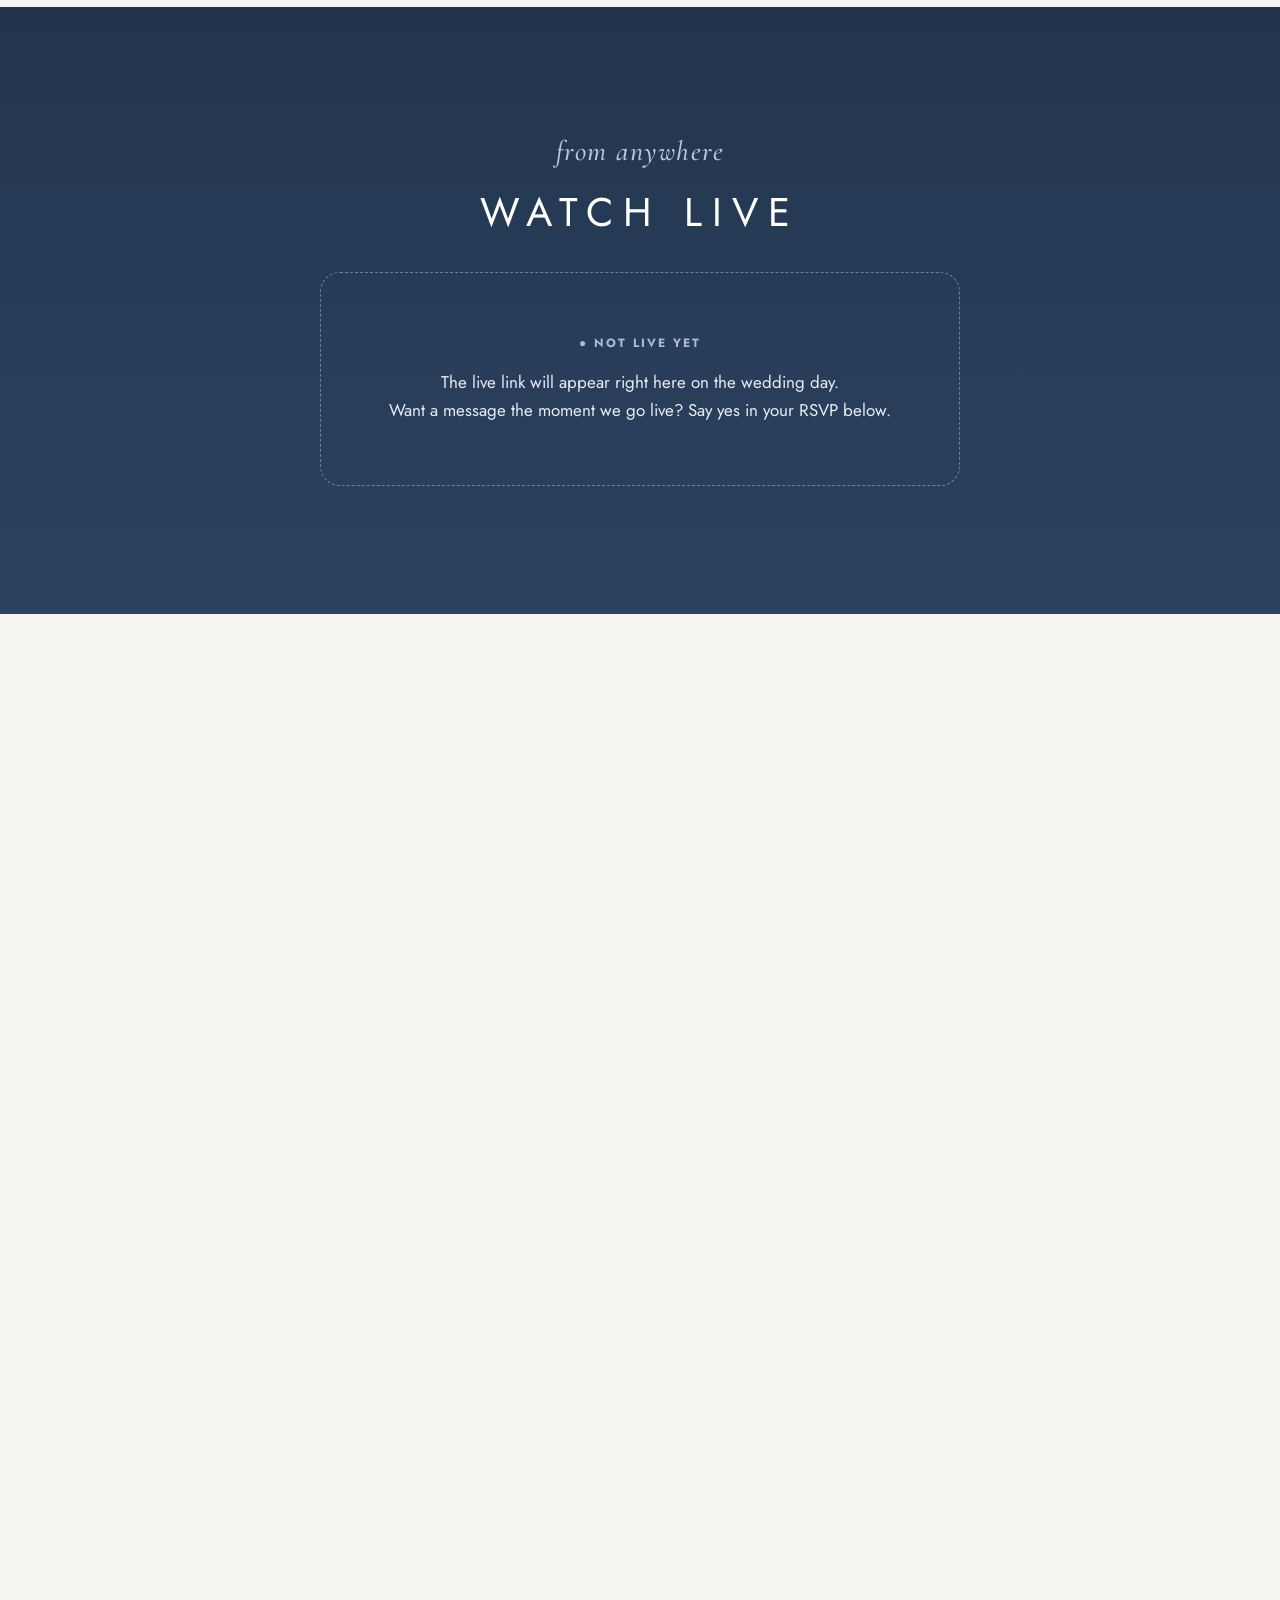
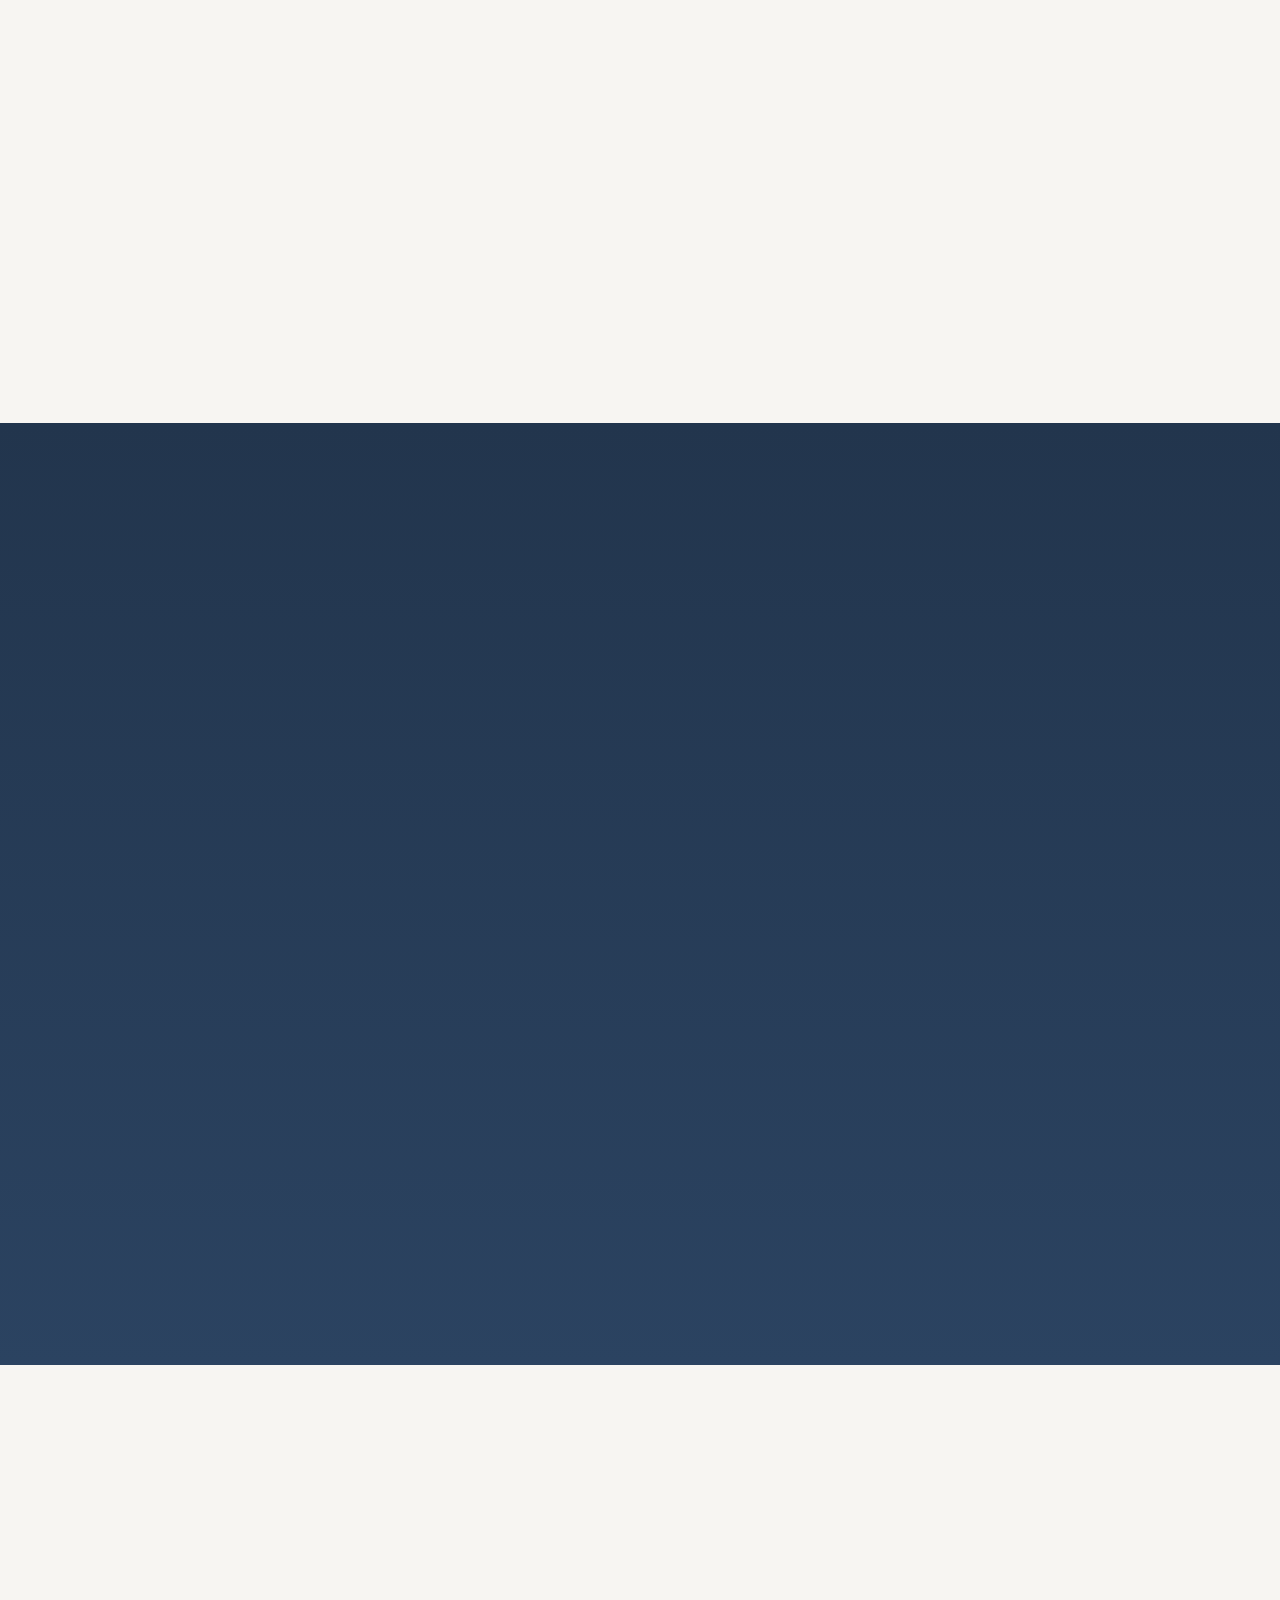
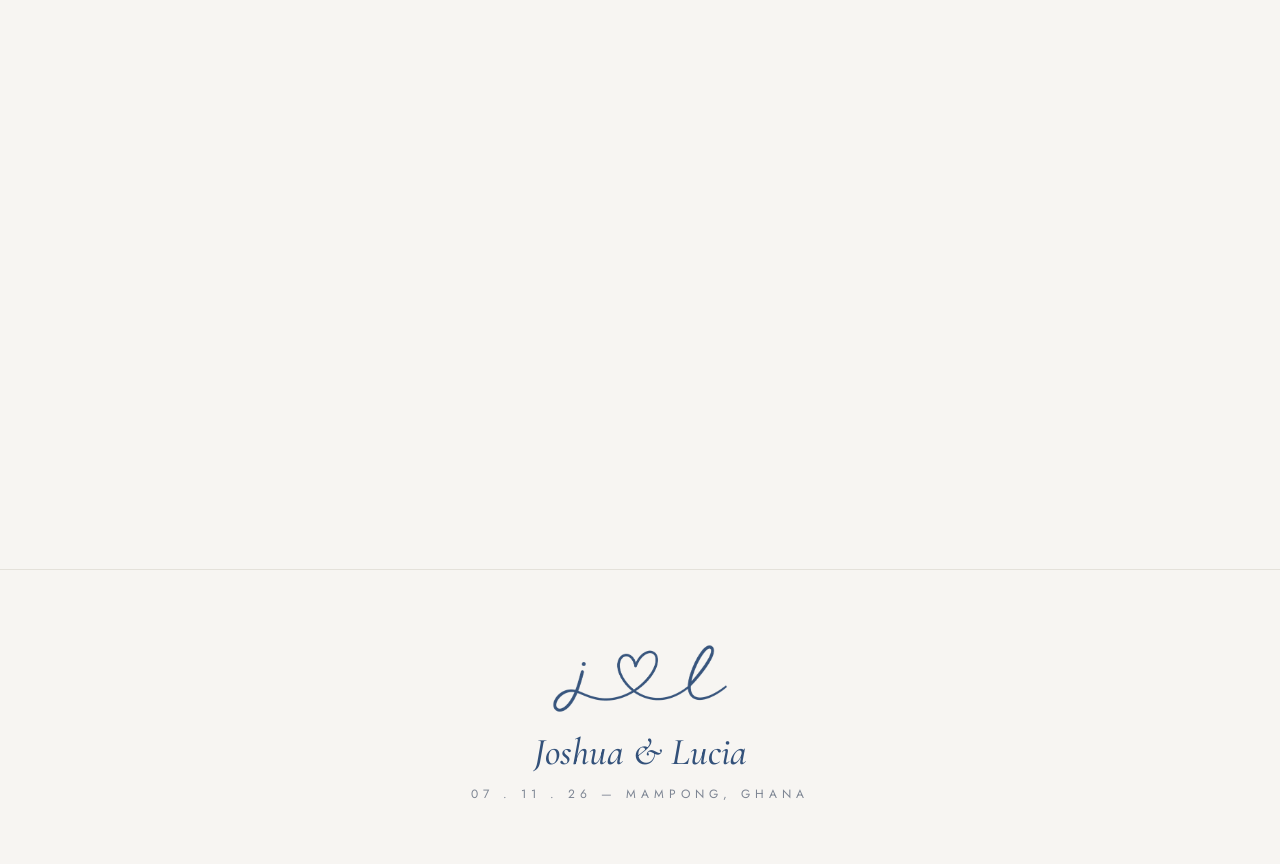
==== commit 3407a564: "Permanent textured cover, real love story, gift section, polaroid rework - Opening cover is now a pe" ====
--- a/index.html
+++ b/index.html
@@ -7,27 +7,14 @@
 <meta name="description" content="Joshua & Lucia are getting married! Saturday, November 7, 2026 at Anagkazo Campus, Mampong-Akuapem, Ghana. RSVP and watch live.">
 <meta property="og:title" content="Joshua & Lucia — 07.11.26">
 <meta property="og:description" content="Join us in person in Mampong, Ghana — or live online. RSVP here.">
-<meta property="og:image" content="photos/joshua-lucia-20.jpg">
+<meta property="og:image" content="photos/joshua-lucia-33.jpg">
 <link rel="icon" href="data:image/svg+xml,<svg xmlns=%22http://www.w3.org/2000/svg%22 viewBox=%220 0 100 100%22><text y=%22.9em%22 font-size=%2290%22>💍</text></svg>">
 <link rel="preconnect" href="https://fonts.googleapis.com">
 <link rel="preconnect" href="https://fonts.gstatic.com" crossorigin>
-<link href="https://fonts.googleapis.com/css2?family=Jost:wght@300;400;500;600&family=Cormorant+Garamond:ital,wght@1,400;1,500&display=swap" rel="stylesheet">
+<link href="https://fonts.googleapis.com/css2?family=Jost:wght@300;400;500;600&family=Cormorant+Garamond:ital,wght@0,400;0,500;1,400;1,500&display=swap" rel="stylesheet">
 <link rel="stylesheet" href="css/style.css">
 </head>
 <body>
-
-<!-- ================= OPENING SPLASH ================= -->
-<div id="splash" class="splash" aria-hidden="true">
-  <div class="splash-inner">
-    <img class="splash-mono" src="assets/monogram-white.png" alt="">
-    <p class="splash-names">Joshua&nbsp;&amp;&nbsp;Lucia</p>
-    <p class="splash-date">07&nbsp;.&nbsp;11&nbsp;.&nbsp;26</p>
-  </div>
-  <div class="splash-hint">
-    <span>scroll to open</span>
-    <span class="splash-hint-line"></span>
-  </div>
-</div>
 
 <!-- LIVE BANNER — hidden until the backend says we're live -->
 <a id="liveBanner" class="live-banner" href="#" target="_blank" rel="noopener" hidden>
@@ -46,21 +33,33 @@
     <a href="#day">On the Day</a>
     <a href="#live">Watch Live</a>
     <a href="#rsvp">RSVP</a>
+    <a href="#gifts">Gifts</a>
     <a href="#faq">Q &amp; A</a>
   </div>
 </nav>
 
-<!-- ================= HOME ================= -->
-<header class="home" id="home">
-  <p class="home-script fade-up">together with their families</p>
-  <h1 class="home-names fade-up">Joshua <span class="home-amp">&amp;</span> Lucia</h1>
-  <p class="home-date fade-up">07 . 11 . 26 &nbsp;·&nbsp; Mampong, Ghana</p>
-
-  <figure class="home-photo fade-up">
+<!-- ================= COVER (permanent, textured) ================= -->
+<header class="cover" id="home">
+  <div class="cover-texture" aria-hidden="true"></div>
+  <div class="cover-inner">
+    <img class="cover-mono" src="assets/monogram-white.png" alt="">
+    <h1 class="cover-names">Joshua&nbsp;&amp;&nbsp;Lucia</h1>
+    <p class="cover-date">07&nbsp;.&nbsp;11&nbsp;.&nbsp;26</p>
+    <p class="cover-place">Mampong · Ghana</p>
+  </div>
+  <a class="cover-hint" href="#welcome" aria-label="Scroll down">
+    <span>scroll</span>
+    <span class="cover-hint-line"></span>
+  </a>
+</header>
+
+<!-- ================= WELCOME ================= -->
+<section class="section" id="welcome">
+  <p class="sec-script fade-up">together with their families</p>
+  <figure class="welcome-photo fade-up">
     <img src="photos/joshua-lucia-33.jpg" alt="Joshua and Lucia close together, smiling">
   </figure>
-
-  <p class="home-invite fade-up">
+  <p class="sec-body fade-up">
     Joshua &amp; Lucia, together with their families, kindly request the honour of
     your presence at their wedding on <b>Saturday, November&nbsp;7, 2026 at 9:30&nbsp;AM</b>
     at the Anagkazo Campus, Mampong‑Akuapem, Ghana — in person, or live online
@@ -75,26 +74,24 @@
   </div>
 
   <a class="btn fade-up" href="#rsvp">RSVP</a>
-</header>
-
-<!-- ================= OUR STORY / GALLERY ================= -->
+</section>
+
+<!-- ================= OUR STORY ================= -->
 <section class="section" id="story">
   <p class="sec-script fade-up">our story</p>
-  <h2 class="sec-title fade-up">Two lives, one journey</h2>
-  <p class="sec-body fade-up">
-    What began as friendship grew — quietly, surely — into something neither of us
-    could ignore. Through seasons in Ghana and America, across time zones and airport
-    goodbyes, God kept writing our story. Now we're asking the people we love most
-    to stand with us as we begin the rest of it.
-  </p>
-  <div class="gallery">
-    <figure class="g-item fade-up"><img src="photos/joshua-lucia-14.jpg" alt="Joshua and Lucia laughing together" loading="lazy"></figure>
-    <figure class="g-item g-tall fade-up"><img src="photos/joshua-lucia-20.jpg" alt="Joshua and Lucia among greenery" loading="lazy"></figure>
-    <figure class="g-item fade-up"><img src="photos/joshua-lucia-32.jpg" alt="Joshua and Lucia at a café" loading="lazy"></figure>
-  </div>
-  <figure class="polaroid pol-right" style="--tilt: 4deg" data-depth="0.14">
-    <img src="photos/joshua-lucia-airport.jpg" alt="Joshua and Lucia at the airport" loading="lazy">
-  </figure>
+  <h2 class="sec-title fade-up">How it all began</h2>
+  <div class="story-text fade-up">
+    <p>It all started in a church car park. Lucia came by to ask Joshua's friend for a power bank — and from that very first sight, Joshua was smitten. He gladly offered to fetch his own power bank to save Lucia's day.</p>
+    <p>Their paths kept crossing after that. Joshua kept forgetting her name, and each time Lucia would warmly, graciously remind him — and it was that softness and humility that drew him in. A quiet friendship began, and surely it blossomed into something neither of them could ignore — and now, into marriage.</p>
+    <p>It would be so special to have you with us. We would be deeply grateful if you'd join us to celebrate our love and see us into this next season together.</p>
+    <p class="story-verse">"Rejoice with those who rejoice."<span>— Romans 12:15</span></p>
+  </div>
+
+  <div class="polaroid-row">
+    <figure class="polaroid fade-up" style="--tilt: -5deg"><img src="photos/joshua-lucia-14.jpg" alt="Joshua and Lucia laughing together" loading="lazy"></figure>
+    <figure class="polaroid fade-up" style="--tilt: 3deg"><img src="photos/joshua-lucia-20.jpg" alt="Joshua and Lucia among greenery" loading="lazy"></figure>
+    <figure class="polaroid fade-up" style="--tilt: -2deg"><img src="photos/joshua-lucia-32.jpg" alt="Joshua and Lucia at a café" loading="lazy"></figure>
+  </div>
 </section>
 
 <!-- ================= VENUE ================= -->
@@ -107,9 +104,6 @@
     <p class="venue-note">About 90 minutes from Accra, through the Aburi hills.</p>
     <a class="btn btn-light" href="https://maps.google.com/?q=Anagkazo+Bible+and+Ministry+Training+Center+Mampong+Ghana" target="_blank" rel="noopener">Open in Google Maps</a>
   </div>
-  <figure class="polaroid pol-left" style="--tilt: -3.5deg" data-depth="0.1">
-    <img src="photos/joshua-lucia-31.jpg" alt="Joshua and Lucia on a car ride" loading="lazy">
-  </figure>
 </section>
 
 <!-- ================= ON THE DAY ================= -->
@@ -144,7 +138,7 @@
       </div>
     </div>
   </div>
-  <figure class="polaroid pol-right" style="--tilt: 3deg" data-depth="0.12">
+  <figure class="polaroid pol-right fade-up" style="--tilt: 3deg" data-depth="0.12">
     <img src="photos/joshua-lucia-dessert.jpg" alt="Joshua and Lucia laughing over dessert" loading="lazy">
   </figure>
 </section>
@@ -236,6 +230,39 @@
     <button type="submit" class="btn" id="submitBtn">Send my RSVP</button>
     <p class="form-status" id="formStatus" role="status"></p>
   </form>
+  <figure class="polaroid pol-left fade-up" style="--tilt: -4deg" data-depth="0.14">
+    <img src="photos/joshua-lucia-airport.jpg" alt="Joshua and Lucia at the airport" loading="lazy">
+  </figure>
+</section>
+
+<!-- ================= GIFTS ================= -->
+<section class="section section-blue" id="gifts">
+  <p class="sec-script light fade-up">with gratitude</p>
+  <h2 class="sec-title light fade-up">Gifts</h2>
+  <p class="sec-body light-body fade-up">
+    Your presence and your prayers are the greatest gift of all. But should you feel led
+    to bless us as we begin our life together, we receive it with grateful hearts.
+    Thank you for being such a blessing to us.
+  </p>
+  <p class="gift-verse fade-up">"Every good and perfect gift is from above."<span>— James 1:17</span></p>
+
+  <div class="gift-grid">
+    <div class="gift-card fade-up">
+      <h3>Mobile Money · Ghana</h3>
+      <p class="gift-line"><span>Joshua Korsi Gbafa</span><b>+233 53 070 9044</b></p>
+      <p class="gift-line"><span>Lucia Afia Deladem Adusei</span><b>+233 54 955 6476</b></p>
+    </div>
+    <div class="gift-card fade-up">
+      <h3>Zelle</h3>
+      <p class="gift-line"><span>Joshua Korsi Gbafa</span><b>702 945 8407</b></p>
+    </div>
+    <div class="gift-card fade-up">
+      <h3>Venmo</h3>
+      <p class="gift-line"><span>Joshua Korsi Gbafa</span><b>@Joshuagbafa</b></p>
+    </div>
+  </div>
+
+  <p class="gift-foot fade-up">Thank you for your kindness and generosity — may God bless you richly.</p>
 </section>
 
 <!-- ================= Q & A ================= -->
@@ -263,10 +290,6 @@
       <summary>What time should I arrive?</summary>
       <p>Doors open at 8:30 am; please be seated by 9:00 am. The ceremony begins at 9:30 am sharp.</p>
     </details>
-    <details>
-      <summary>Gifts?</summary>
-      <p>Your presence — in person or online — is the gift. Details on giving will be shared closer to the day.</p>
-    </details>
   </div>
 </section>
 
--- a/css/style.css
+++ b/css/style.css
@@ -17,7 +17,7 @@
 
 * { box-sizing: border-box; margin: 0; padding: 0; }
 
-html { scroll-behavior: smooth; }
+html { scroll-behavior: smooth; scroll-padding-top: 68px; }
 
 body {
   font-family: var(--sans);
@@ -31,48 +31,61 @@
 
 img { display: block; max-width: 100%; }
 
-/* ================= opening splash ================= */
-.splash {
-  position: fixed; inset: 0; z-index: 200;
-  background: var(--blue);
-  display: flex; align-items: center; justify-content: center;
-  color: #f7f5f2;
-  transition: transform 1s cubic-bezier(.7, 0, .3, 1), opacity 1s ease;
-}
-.splash.leaving { transform: translateY(-100%); opacity: .6; }
-.splash.gone { display: none; }
-.splash-inner { text-align: center; padding: 20px; }
-.splash-mono {
-  width: clamp(220px, 44vw, 420px);
+/* ================= cover (permanent, textured) ================= */
+.cover {
+  position: relative;
+  min-height: 100svh;
+  display: flex; flex-direction: column; align-items: center; justify-content: center;
+  text-align: center; padding: 90px 20px;
+  background: radial-gradient(120% 90% at 50% 15%, #3a5981 0%, var(--blue-dark) 70%);
+  color: #f7f5f2; overflow: hidden;
+}
+.cover-texture {
+  position: absolute; inset: 0; pointer-events: none;
+  background: url("../assets/texture-white.png") repeat;
+  background-size: clamp(320px, 34vw, 460px) auto;
+  opacity: .14;
+  animation: coverTexIn 2s ease both;
+}
+@keyframes coverTexIn { from { opacity: 0; } to { opacity: .14; } }
+.cover-inner { position: relative; z-index: 1; }
+.cover-mono {
+  width: clamp(230px, 46vw, 440px);
   margin: 0 auto;
-  opacity: 0; animation: splashIn 1.4s ease .2s forwards;
-}
-.splash-names {
-  margin-top: 26px;
+  opacity: 0; animation: coverIn 1.4s ease .2s forwards;
+}
+.cover-names {
+  margin-top: 30px;
   font-weight: 500;
-  font-size: clamp(15px, 3vw, 22px);
-  letter-spacing: clamp(6px, 1.6vw, 12px);
+  font-size: clamp(16px, 3.2vw, 24px);
+  letter-spacing: clamp(7px, 1.7vw, 13px);
   text-transform: uppercase;
-  opacity: 0; animation: splashRise .9s ease .9s forwards;
-}
-.splash-date {
-  margin-top: 10px;
-  font-weight: 400;
+  opacity: 0; animation: coverRise .9s ease .9s forwards;
+}
+.cover-date {
+  margin-top: 12px;
   font-size: clamp(13px, 2.4vw, 17px);
   letter-spacing: 8px;
-  opacity: 0; animation: splashRise .9s ease 1.25s forwards;
-}
-@keyframes splashIn { from { opacity: 0; transform: translateY(16px) scale(.96); } to { opacity: 1; transform: none; } }
-@keyframes splashRise { from { opacity: 0; transform: translateY(10px); } to { opacity: 1; transform: none; } }
-
-.splash-hint {
-  position: absolute; bottom: 34px; left: 0; right: 0;
-  display: flex; flex-direction: column; align-items: center; gap: 10px;
-  font-size: 11px; letter-spacing: 4px; text-transform: uppercase; color: rgba(247, 245, 242, .85);
-  opacity: 0; animation: splashRise 1s ease 1.8s forwards;
-}
-.splash-hint-line {
-  width: 1.5px; height: 34px; background: rgba(247, 245, 242, .8);
+  opacity: 0; animation: coverRise .9s ease 1.15s forwards;
+}
+.cover-place {
+  margin-top: 10px;
+  font-family: var(--script); font-style: italic;
+  font-size: clamp(17px, 2.6vw, 22px); letter-spacing: 1px; color: #cdd9e8;
+  opacity: 0; animation: coverRise .9s ease 1.4s forwards;
+}
+@keyframes coverIn { from { opacity: 0; transform: translateY(16px) scale(.96); } to { opacity: 1; transform: none; } }
+@keyframes coverRise { from { opacity: 0; transform: translateY(10px); } to { opacity: 1; transform: none; } }
+
+.cover-hint {
+  position: absolute; bottom: 30px; left: 0; right: 0; z-index: 1;
+  display: flex; flex-direction: column; align-items: center; gap: 9px;
+  font-size: 11px; letter-spacing: 4px; text-transform: uppercase;
+  color: rgba(247, 245, 242, .85); text-decoration: none;
+  opacity: 0; animation: coverRise 1s ease 1.8s forwards;
+}
+.cover-hint-line {
+  width: 1.5px; height: 32px; background: rgba(247, 245, 242, .8);
   animation: hintSlide 1.6s ease-in-out 2.2s infinite;
 }
 @keyframes hintSlide {
@@ -80,9 +93,6 @@
   45% { transform: scaleY(1); transform-origin: top; }
   55% { transform: scaleY(1); transform-origin: bottom; }
   100% { transform: scaleY(0); transform-origin: bottom; }
-}
-@media (prefers-reduced-motion: reduce) {
-  .splash { display: none; }
 }
 
 /* ================= live banner ================= */
@@ -101,32 +111,42 @@
 
 /* ================= nav ================= */
 .nav {
-  position: sticky; top: 0; z-index: 100;
+  position: fixed; top: 0; left: 0; right: 0; z-index: 100;
   display: flex; align-items: center; gap: 22px;
   padding: 14px clamp(18px, 4vw, 48px);
-  background: color-mix(in srgb, var(--paper) 86%, transparent);
+  background: transparent; border-bottom: 1px solid transparent;
+  transition: background .3s ease, border-color .3s ease, backdrop-filter .3s ease;
+}
+/* solid light bar once scrolled past the cover, or whenever the menu is open */
+.nav.scrolled, .nav.open {
+  background: color-mix(in srgb, var(--paper) 92%, transparent);
   backdrop-filter: blur(10px);
-  border-bottom: 1px solid var(--line);
+  border-bottom-color: var(--line);
 }
 .nav-mono {
   flex: 0 0 auto; width: 58px; height: 26px; display: block;
-  background: var(--blue-deep);
+  background: #fff;
   -webkit-mask: url("../assets/monogram-white.png") no-repeat center / contain;
   mask: url("../assets/monogram-white.png") no-repeat center / contain;
-}
+  transition: background .3s ease;
+}
+.nav.scrolled .nav-mono, .nav.open .nav-mono { background: var(--blue-deep); }
 .nav-links {
-  display: flex; gap: clamp(14px, 2.6vw, 30px);
+  display: flex; gap: clamp(14px, 2.4vw, 28px);
   overflow-x: auto; scrollbar-width: none; -webkit-overflow-scrolling: touch;
 }
 .nav-links::-webkit-scrollbar { display: none; }
 .nav-links a {
-  color: var(--muted); text-decoration: none;
-  font-size: 12.5px; font-weight: 600; letter-spacing: 2.4px; text-transform: uppercase;
+  color: rgba(255, 255, 255, .82); text-decoration: none;
+  font-size: 12.5px; font-weight: 600; letter-spacing: 2.2px; text-transform: uppercase;
   padding: 6px 0; border-bottom: 2px solid transparent; white-space: nowrap;
   transition: color .2s, border-color .2s;
 }
-.nav-links a:hover { color: var(--blue-deep); }
-.nav-links a.active { color: var(--blue-deep); border-bottom-color: var(--blue); }
+.nav-links a:hover { color: #fff; }
+.nav-links a.active { color: #fff; border-bottom-color: rgba(255, 255, 255, .8); }
+.nav.scrolled .nav-links a, .nav.open .nav-links a { color: var(--muted); }
+.nav.scrolled .nav-links a:hover, .nav.open .nav-links a:hover { color: var(--blue-deep); }
+.nav.scrolled .nav-links a.active, .nav.open .nav-links a.active { color: var(--blue-deep); border-bottom-color: var(--blue); }
 
 /* hamburger — phones only */
 .nav-burger {
@@ -137,9 +157,10 @@
 }
 .nav-burger span {
   display: block; height: 2px; width: 24px; margin: 5px auto;
-  background: var(--blue-deep); border-radius: 2px;
-  transition: transform .25s ease, opacity .2s ease;
-}
+  background: #fff; border-radius: 2px;
+  transition: transform .25s ease, opacity .2s ease, background .3s ease;
+}
+.nav.scrolled .nav-burger span, .nav.open .nav-burger span { background: var(--blue-deep); }
 .nav.open .nav-burger span:nth-child(1) { transform: translateY(7px) rotate(45deg); }
 .nav.open .nav-burger span:nth-child(2) { opacity: 0; }
 .nav.open .nav-burger span:nth-child(3) { transform: translateY(-7px) rotate(-45deg); }
@@ -161,44 +182,32 @@
   .nav-links a.active { border-bottom-color: var(--line); }
 }
 
-/* ================= home ================= */
-.home {
-  text-align: center;
-  padding: clamp(56px, 9vw, 110px) 20px 80px;
-  max-width: 860px; margin: 0 auto;
-}
-.home-script {
-  font-family: var(--script); font-style: italic; font-weight: 500;
-  font-size: clamp(21px, 3.6vw, 30px); letter-spacing: 1.5px;
-  color: var(--blue); line-height: 1.2;
-}
-.home-names {
-  font-weight: 400;
-  font-size: clamp(30px, 6.4vw, 58px);
-  letter-spacing: clamp(6px, 1.8vw, 16px);
-  text-transform: uppercase;
-  color: var(--ink);
-  margin: 14px 0 10px;
-}
-.home-amp { font-family: var(--script); font-style: italic; text-transform: none; letter-spacing: 0; color: var(--blue); font-size: 1em; }
-.home-date { font-size: 14px; letter-spacing: 6px; color: var(--muted); text-transform: uppercase; }
-
-.home-photo {
-  margin: 52px auto 0; max-width: 560px;
+/* ================= welcome ================= */
+.welcome-photo {
+  margin: 30px auto 40px; max-width: 500px;
   border-radius: 18px; overflow: hidden;
   box-shadow: 0 30px 60px -30px rgba(34, 53, 77, .45);
 }
-.home-photo img {
-  aspect-ratio: 4 / 4.4; object-fit: cover; width: 100%;
+.welcome-photo img {
+  aspect-ratio: 4 / 4.2; object-fit: cover; width: 100%;
   transition: transform 6s ease;
 }
-.home-photo:hover img { transform: scale(1.045); }
-
-.home-invite {
-  max-width: 560px; margin: 44px auto 0;
-  font-size: clamp(16.5px, 2.4vw, 19px); line-height: 1.85; color: #4a5160;
-}
-.home-invite b { color: var(--blue-deep); font-weight: 600; }
+.welcome-photo:hover img { transform: scale(1.045); }
+#welcome .sec-body b { color: var(--blue-deep); font-weight: 600; }
+
+/* ================= our story ================= */
+.story-text { max-width: 620px; margin: 4px auto 0; }
+.story-text p { color: #4a5160; font-size: clamp(16px, 2.3vw, 18px); margin-bottom: 18px; }
+.story-verse {
+  font-family: var(--script); font-style: italic;
+  font-size: clamp(22px, 3.4vw, 30px); color: var(--blue-deep); line-height: 1.35;
+  margin-top: 28px !important;
+}
+.story-verse span {
+  display: block; font-family: var(--sans); font-style: normal;
+  font-size: 12px; letter-spacing: 2.5px; text-transform: uppercase;
+  color: var(--muted); margin-top: 8px;
+}
 
 .countdown {
   display: flex; justify-content: center; gap: clamp(10px, 3vw, 22px);
@@ -261,31 +270,15 @@
   color: var(--blue-pale);
 }
 
-/* ================= gallery (side-by-side trio) ================= */
-.gallery {
-  display: grid; grid-template-columns: 1fr 1.15fr 1fr;
-  gap: clamp(10px, 2vw, 20px);
-  margin-top: 44px; align-items: center;
-}
-.g-item { border-radius: 16px; overflow: hidden; box-shadow: 0 22px 44px -26px rgba(34, 53, 77, .5); }
-.g-item img { width: 100%; aspect-ratio: 4 / 4.6; object-fit: cover; transition: transform .8s ease; }
-.g-item.g-tall img { aspect-ratio: 4 / 5.4; }
-.g-item:hover img { transform: scale(1.06); }
-@media (max-width: 680px) {
-  .gallery { grid-template-columns: 1fr; max-width: 420px; margin-left: auto; margin-right: auto; }
-  .g-item img, .g-item.g-tall img { aspect-ratio: 4 / 3.4; }
-}
-
-/* ================= hanging polaroids ================= */
+/* ================= polaroids ================= */
 .polaroid {
   --tilt: 3deg;
-  width: clamp(160px, 15vw, 215px);
+  --drift: 0px;
+  width: clamp(150px, 15vw, 215px);
   background: #fff;
   padding: 10px 10px 38px;   /* classic thick polaroid bottom, no caption */
   box-shadow: 0 18px 38px -14px rgba(34, 53, 77, .45);
-  transform: rotate(var(--tilt));
-  transform-origin: 50% -14px;   /* swings from the tape */
-  transition: transform .8s cubic-bezier(.3, 1.45, .55, 1); /* springy settle */
+  transform: translateY(var(--drift)) rotate(var(--tilt));
   will-change: transform;
   z-index: 6;
 }
@@ -297,20 +290,38 @@
   background: rgba(226, 222, 210, .85);
   box-shadow: 0 2px 5px rgba(34, 53, 77, .18);
 }
-.polaroid img {
-  width: 100%; aspect-ratio: 1 / 1.02; object-fit: cover;
-}
-
-/* wide screens: hang them in the page margins */
+.polaroid img { width: 100%; aspect-ratio: 1 / 1.02; object-fit: cover; }
+
+/* hover wiggle — preserves current tilt + drift so nothing jumps */
+@media (prefers-reduced-motion: no-preference) {
+  .polaroid:hover { animation: polaroidShake .55s ease; }
+}
+@keyframes polaroidShake {
+  0%   { transform: translateY(var(--drift)) rotate(var(--tilt)); }
+  20%  { transform: translateY(var(--drift)) rotate(calc(var(--tilt) + 4deg)); }
+  45%  { transform: translateY(var(--drift)) rotate(calc(var(--tilt) - 3.5deg)); }
+  70%  { transform: translateY(var(--drift)) rotate(calc(var(--tilt) + 2deg)); }
+  100% { transform: translateY(var(--drift)) rotate(var(--tilt)); }
+}
+
+/* story: three polaroids in a scattered row */
+.polaroid-row {
+  display: flex; justify-content: center; align-items: flex-start;
+  gap: clamp(8px, 2.5vw, 34px); flex-wrap: wrap;
+  margin-top: 50px;
+}
+.polaroid-row .polaroid { width: clamp(150px, 21vw, 244px); }
+.polaroid-row .polaroid:nth-child(2) { margin-top: clamp(18px, 3vw, 40px); }
+
+/* hanging polaroids in the page margins (On the Day, RSVP) */
 @media (min-width: 1280px) {
-  .polaroid { position: absolute; top: 30%; }
+  .polaroid.pol-right, .polaroid.pol-left { position: absolute; top: 34%; }
   .polaroid.pol-right { right: calc((100% - 100vw) / 2 + 3vw); }
   .polaroid.pol-left { left: calc((100% - 100vw) / 2 + 3vw); }
-  #rsvp .polaroid { top: 42%; }
-}
-/* smaller screens: they sit in the flow, still tilted + swaying */
+  #rsvp .polaroid.pol-left { top: 40%; }
+}
 @media (max-width: 1279px) {
-  .polaroid { position: relative; margin: 44px auto 0; }
+  .polaroid.pol-left, .polaroid.pol-right { position: relative; margin: 46px auto 0; }
   .polaroid.pol-left { margin-left: clamp(16px, 12vw, 160px); }
   .polaroid.pol-right { margin-right: clamp(16px, 12vw, 160px); margin-left: auto; }
 }
@@ -413,6 +424,45 @@
 .form-status.ok { color: #2e7d4f; }
 .form-status.err { color: #c0392b; }
 
+/* ================= gifts ================= */
+.sec-body.light-body { color: #cdd9e8; }
+.gift-verse {
+  font-family: var(--script); font-style: italic;
+  font-size: clamp(21px, 3.2vw, 28px); color: #fff; line-height: 1.35;
+  margin: 6px auto 40px; max-width: 620px;
+}
+.gift-verse span {
+  display: block; font-family: var(--sans); font-style: normal;
+  font-size: 12px; letter-spacing: 2.5px; text-transform: uppercase;
+  color: #9db2cd; margin-top: 8px;
+}
+.gift-grid {
+  display: grid; grid-template-columns: repeat(auto-fit, minmax(230px, 1fr));
+  gap: 18px; max-width: 820px; margin: 0 auto;
+}
+.gift-card {
+  background: rgba(255, 255, 255, .06);
+  border: 1px solid rgba(255, 255, 255, .16);
+  border-radius: 18px; padding: 28px 26px; text-align: left;
+  backdrop-filter: blur(4px);
+}
+.gift-card h3 {
+  font-size: 12px; letter-spacing: 2.5px; text-transform: uppercase;
+  color: #b8c9de; font-weight: 700; margin-bottom: 16px;
+}
+.gift-line { margin-bottom: 14px; }
+.gift-line:last-child { margin-bottom: 0; }
+.gift-line span { display: block; font-size: 13.5px; color: #9db2cd; }
+.gift-line b {
+  display: block; font-size: clamp(17px, 2.3vw, 20px); font-weight: 500;
+  color: #fff; letter-spacing: .5px; font-variant-numeric: tabular-nums;
+}
+.gift-foot {
+  max-width: 560px; margin: 34px auto 0;
+  font-family: var(--script); font-style: italic;
+  font-size: clamp(18px, 2.6vw, 23px); color: #cdd9e8;
+}
+
 /* ================= q&a ================= */
 .faq-list { max-width: 640px; margin: 20px auto 0; text-align: left; }
 .faq-list details {
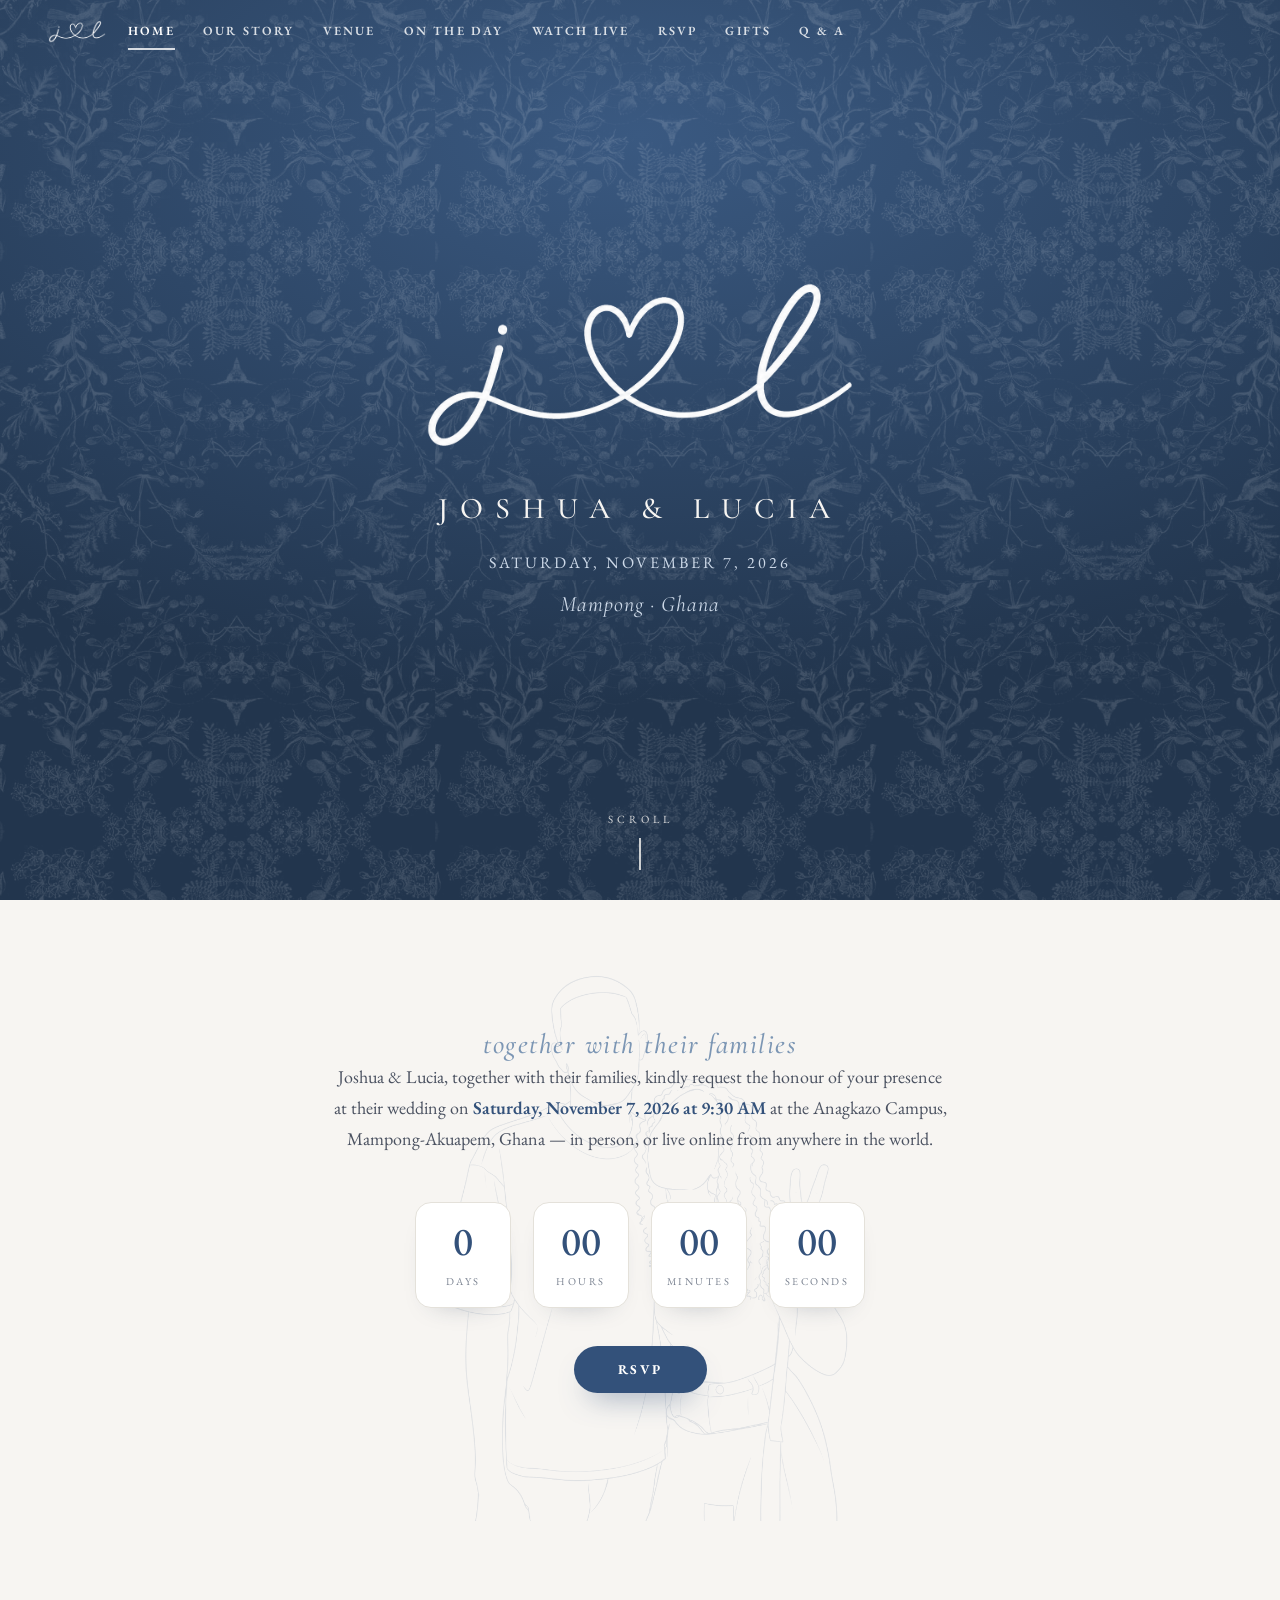
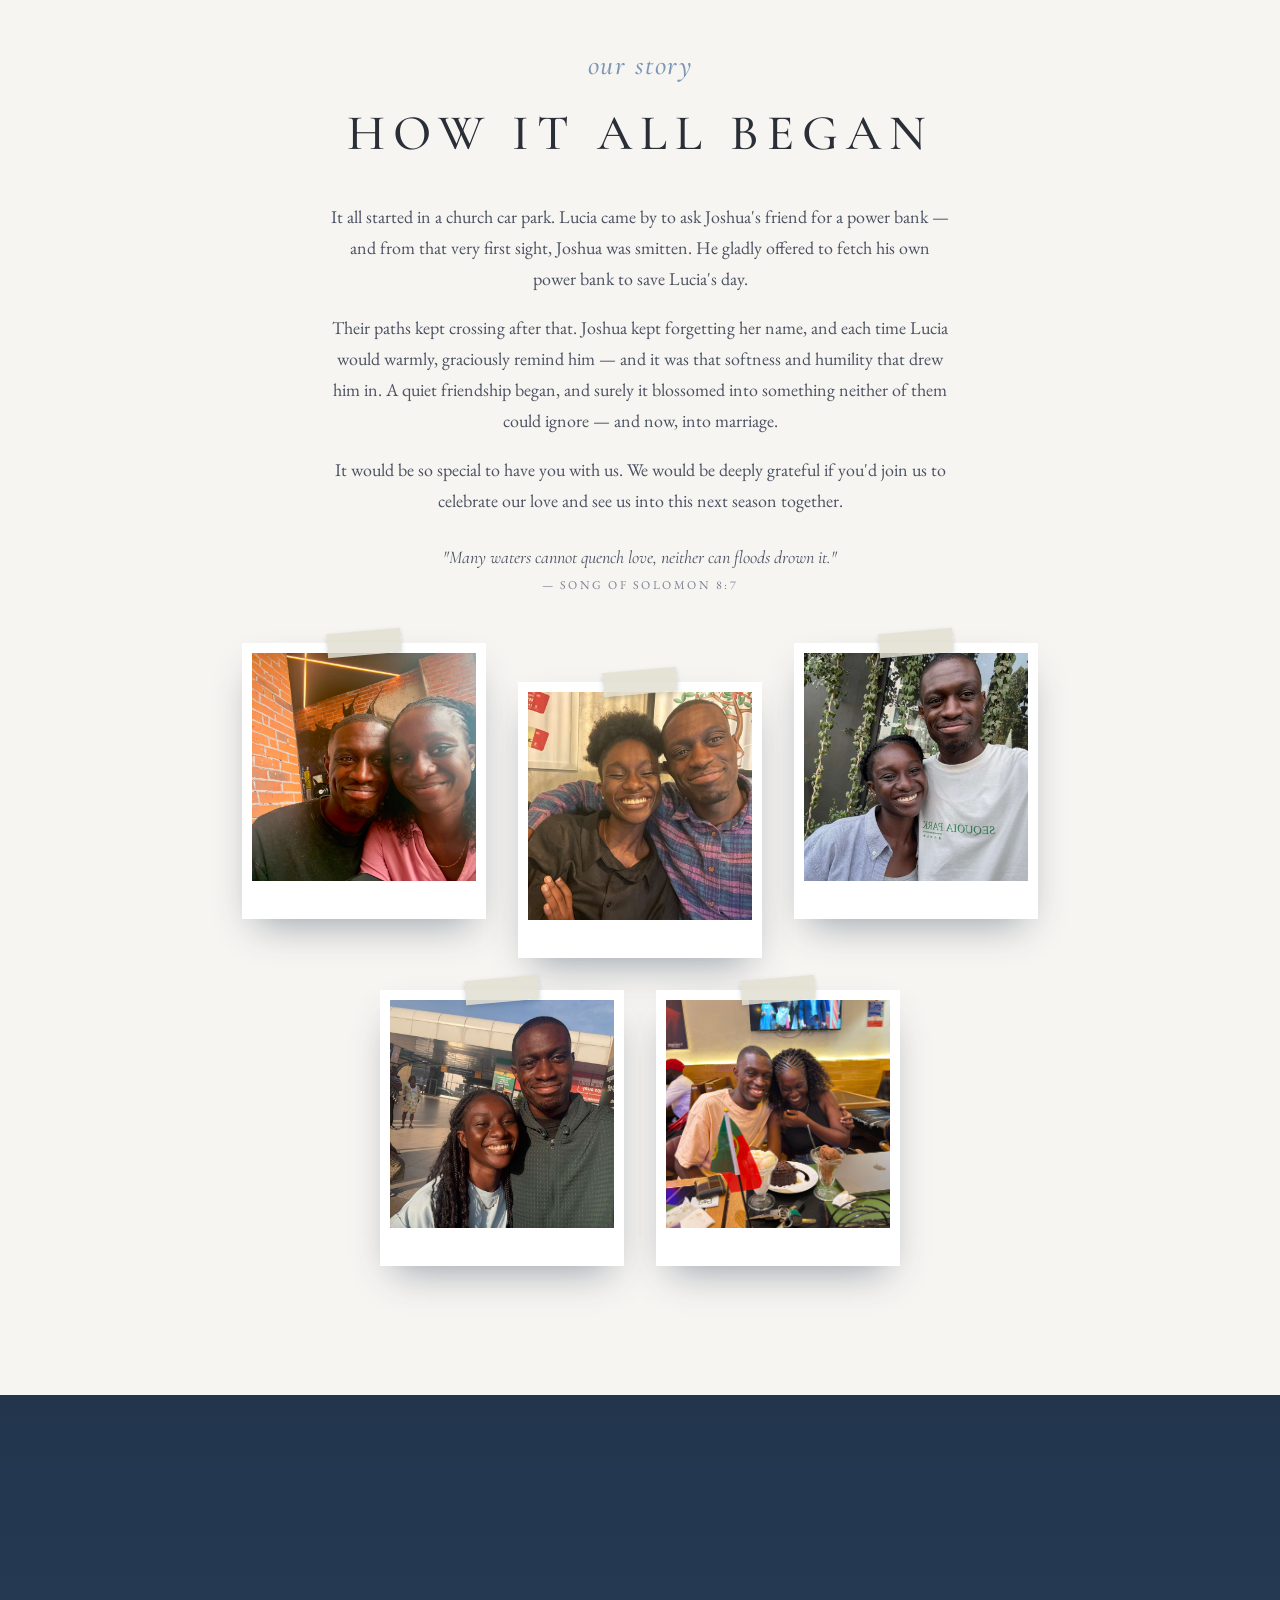
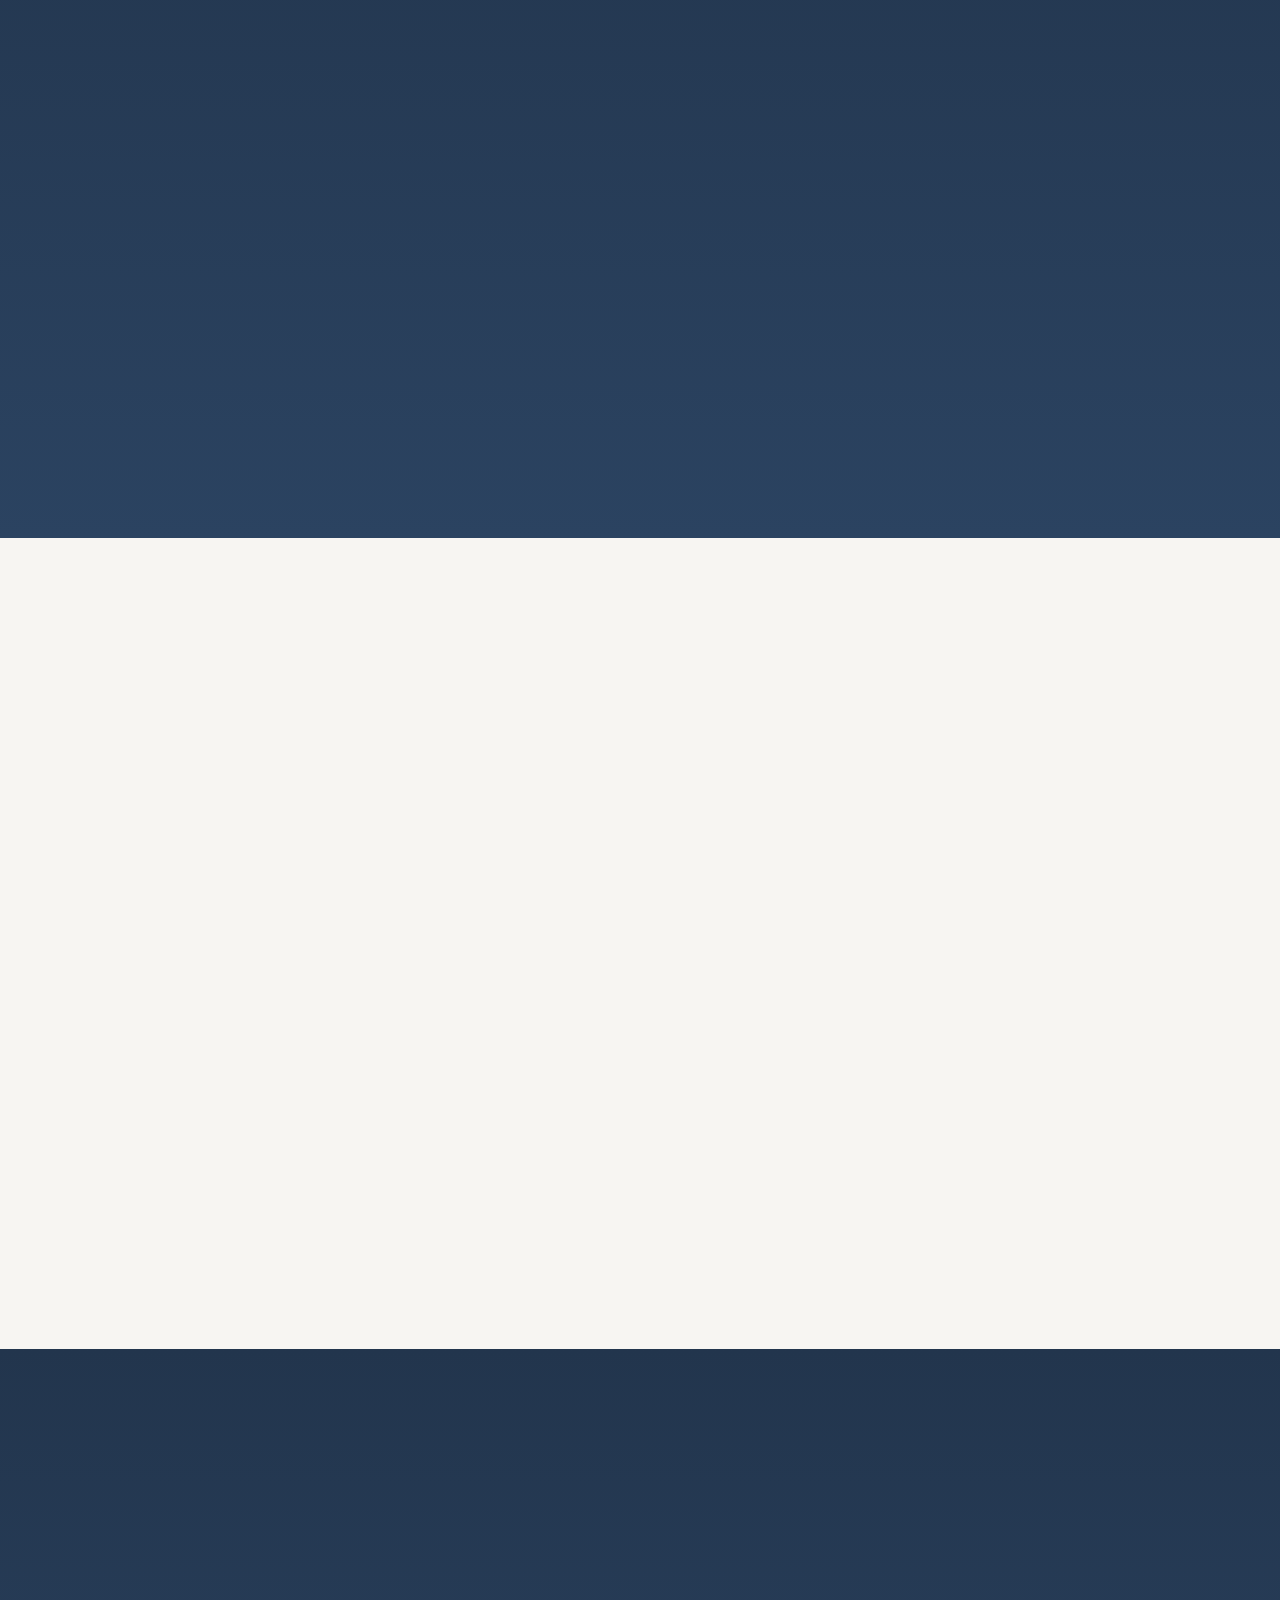
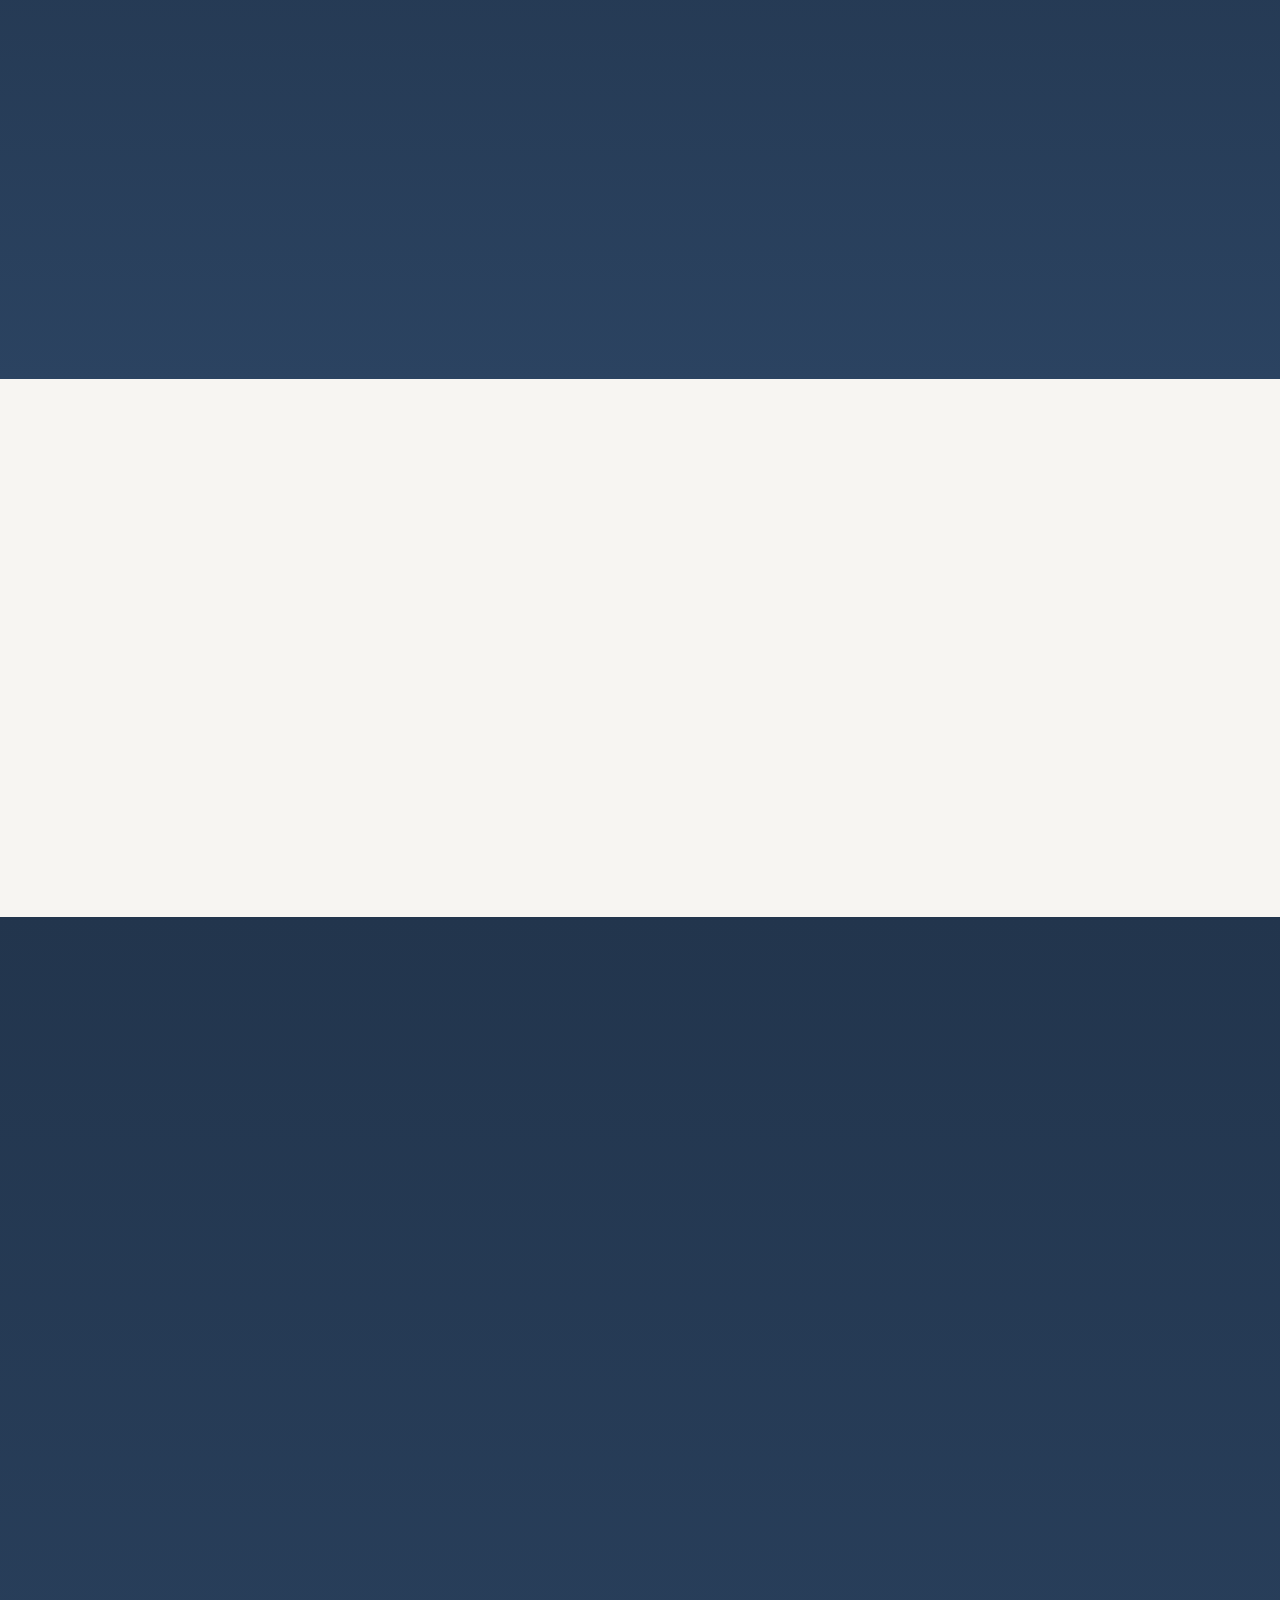
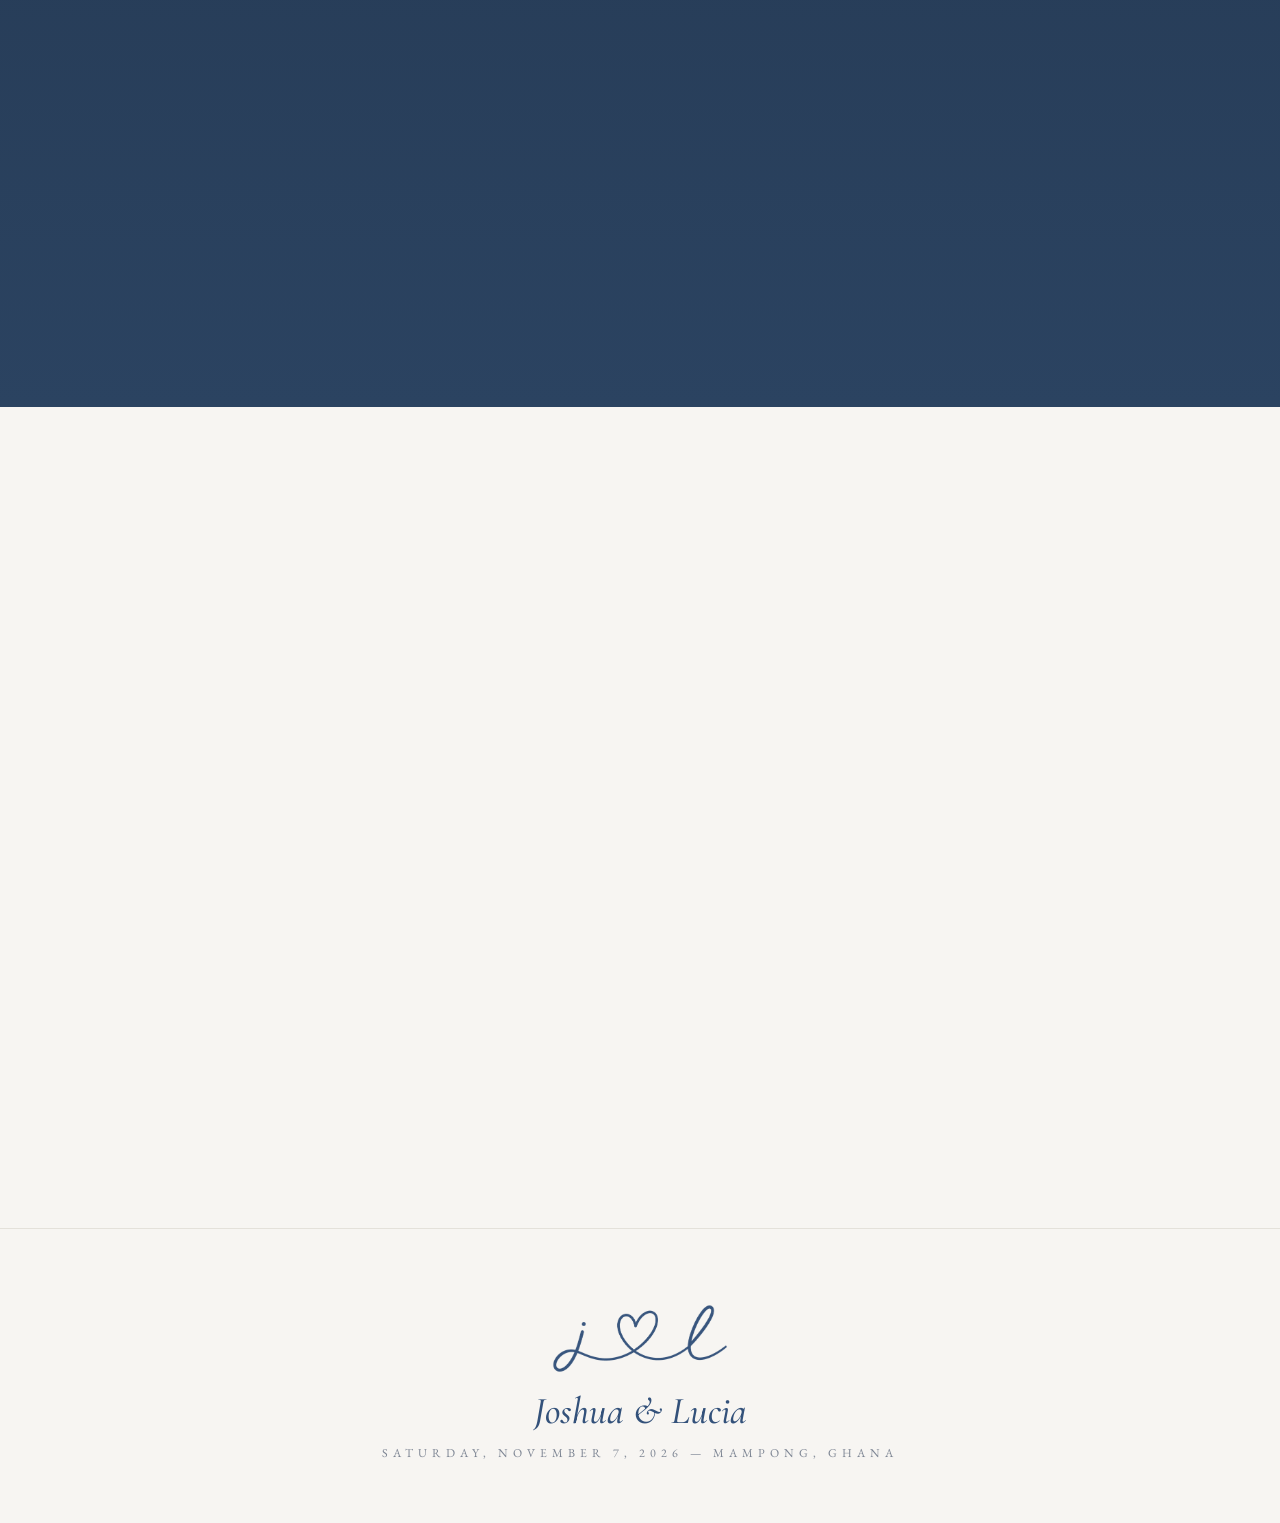
==== commit 9faef74e: "Serif type, animated silhouettes, gift deep-links, separate RSVP code page - Fonts now serif (EB Gar" ====
--- a/index.html
+++ b/index.html
@@ -11,7 +11,7 @@
 <link rel="icon" href="data:image/svg+xml,<svg xmlns=%22http://www.w3.org/2000/svg%22 viewBox=%220 0 100 100%22><text y=%22.9em%22 font-size=%2290%22>💍</text></svg>">
 <link rel="preconnect" href="https://fonts.googleapis.com">
 <link rel="preconnect" href="https://fonts.gstatic.com" crossorigin>
-<link href="https://fonts.googleapis.com/css2?family=Jost:wght@300;400;500;600&family=Cormorant+Garamond:ital,wght@0,400;0,500;1,400;1,500&display=swap" rel="stylesheet">
+<link href="https://fonts.googleapis.com/css2?family=EB+Garamond:ital,wght@0,400;0,500;0,600;1,400;1,500&family=Cormorant+Garamond:ital,wght@0,400;0,500;0,600;1,400;1,500&display=swap" rel="stylesheet">
 <link rel="stylesheet" href="css/style.css">
 </head>
 <body>
@@ -44,7 +44,7 @@
   <div class="cover-inner">
     <img class="cover-mono" src="assets/monogram-white.png" alt="">
     <h1 class="cover-names">Joshua&nbsp;&amp;&nbsp;Lucia</h1>
-    <p class="cover-date">07&nbsp;.&nbsp;11&nbsp;.&nbsp;26</p>
+    <p class="cover-date">Saturday, November 7, 2026</p>
     <p class="cover-place">Mampong · Ghana</p>
   </div>
   <a class="cover-hint" href="#welcome" aria-label="Scroll down">
@@ -54,11 +54,9 @@
 </header>
 
 <!-- ================= WELCOME ================= -->
-<section class="section" id="welcome">
+<section class="section has-sil" id="welcome">
+  <div class="sil" aria-hidden="true" style="--sil-img:url(../assets/sil-couple-2.png); --sil-op:.12; width:clamp(240px,40vw,430px); aspect-ratio:788/1199; left:0; right:0; margin-inline:auto; top:11%;"></div>
   <p class="sec-script fade-up">together with their families</p>
-  <figure class="welcome-photo fade-up">
-    <img src="photos/joshua-lucia-33.jpg" alt="Joshua and Lucia close together, smiling">
-  </figure>
   <p class="sec-body fade-up">
     Joshua &amp; Lucia, together with their families, kindly request the honour of
     your presence at their wedding on <b>Saturday, November&nbsp;7, 2026 at 9:30&nbsp;AM</b>
@@ -84,33 +82,38 @@
     <p>It all started in a church car park. Lucia came by to ask Joshua's friend for a power bank — and from that very first sight, Joshua was smitten. He gladly offered to fetch his own power bank to save Lucia's day.</p>
     <p>Their paths kept crossing after that. Joshua kept forgetting her name, and each time Lucia would warmly, graciously remind him — and it was that softness and humility that drew him in. A quiet friendship began, and surely it blossomed into something neither of them could ignore — and now, into marriage.</p>
     <p>It would be so special to have you with us. We would be deeply grateful if you'd join us to celebrate our love and see us into this next season together.</p>
-    <p class="story-verse">"Rejoice with those who rejoice."<span>— Romans 12:15</span></p>
+    <p class="story-verse">"Many waters cannot quench love, neither can floods drown it."<span>— Song of Solomon 8:7</span></p>
   </div>
 
   <div class="polaroid-row">
-    <figure class="polaroid fade-up" style="--tilt: -5deg"><img src="photos/joshua-lucia-14.jpg" alt="Joshua and Lucia laughing together" loading="lazy"></figure>
-    <figure class="polaroid fade-up" style="--tilt: 3deg"><img src="photos/joshua-lucia-20.jpg" alt="Joshua and Lucia among greenery" loading="lazy"></figure>
-    <figure class="polaroid fade-up" style="--tilt: -2deg"><img src="photos/joshua-lucia-32.jpg" alt="Joshua and Lucia at a café" loading="lazy"></figure>
+    <figure class="polaroid fade-up" style="--tilt: -6deg"><img src="photos/joshua-lucia-33.jpg" alt="Joshua and Lucia smiling close" loading="lazy"></figure>
+    <figure class="polaroid fade-up" style="--tilt: 4deg"><img src="photos/joshua-lucia-14.jpg" alt="Joshua and Lucia laughing together" loading="lazy"></figure>
+    <figure class="polaroid fade-up" style="--tilt: -3deg"><img src="photos/joshua-lucia-20.jpg" alt="Joshua and Lucia among greenery" loading="lazy"></figure>
+    <figure class="polaroid fade-up" style="--tilt: 5deg"><img src="photos/joshua-lucia-airport.jpg" alt="Joshua and Lucia at the airport" loading="lazy"></figure>
+    <figure class="polaroid fade-up" style="--tilt: -2deg"><img src="photos/joshua-lucia-dessert.jpg" alt="Joshua and Lucia over dessert" loading="lazy"></figure>
   </div>
 </section>
 
 <!-- ================= VENUE ================= -->
-<section class="section section-blue" id="venue">
+<section class="section section-blue has-sil" id="venue">
+  <div class="sil sil-draw" aria-hidden="true" style="--sil-img:url(../assets/sil-anagkazo.png); --sil-op:.2; --sil-color:#fff; width:min(1120px,150%); aspect-ratio:1448/556; left:50%; transform:translateX(-50%); top:50%; margin-top:-10%;"></div>
   <p class="sec-script light fade-up">where</p>
   <h2 class="sec-title light fade-up">Venue</h2>
   <div class="venue-card fade-up">
     <p class="venue-name">Anagkazo Campus</p>
     <p class="venue-addr">Mampong‑Akuapem<br>Eastern Region, Ghana</p>
-    <p class="venue-note">About 90 minutes from Accra, through the Aburi hills.</p>
+    <p class="venue-note">About 45 minutes to an hour from Accra, through the Aburi hills.</p>
     <a class="btn btn-light" href="https://maps.google.com/?q=Anagkazo+Bible+and+Ministry+Training+Center+Mampong+Ghana" target="_blank" rel="noopener">Open in Google Maps</a>
   </div>
 </section>
 
 <!-- ================= ON THE DAY ================= -->
-<section class="section" id="day">
+<section class="section has-sil" id="day">
+  <div class="sil" aria-hidden="true" style="--sil-img:url(../assets/sil-rings.png); --sil-op:.14; width:clamp(120px,17vw,210px); aspect-ratio:983/785; top:8%; right:3%;"></div>
+  <div class="sil" aria-hidden="true" style="--sil-img:url(../assets/sil-hand-ring.png); --sil-op:.13; width:clamp(120px,15vw,190px); aspect-ratio:456/450; bottom:5%; left:3%;"></div>
   <p class="sec-script fade-up">schedule</p>
   <h2 class="sec-title fade-up">On the day</h2>
-  <p class="sec-body fade-up">Saturday, 7th November, 2026</p>
+  <p class="sec-body fade-up">Saturday, November 7, 2026</p>
 
   <div class="timeline">
     <div class="t-item fade-up">
@@ -138,13 +141,18 @@
       </div>
     </div>
   </div>
-  <figure class="polaroid pol-right fade-up" style="--tilt: 3deg" data-depth="0.12">
-    <img src="photos/joshua-lucia-dessert.jpg" alt="Joshua and Lucia laughing over dessert" loading="lazy">
-  </figure>
 </section>
 
 <!-- ================= WATCH LIVE ================= -->
-<section class="section section-blue" id="live">
+<section class="section section-blue has-sil" id="live">
+  <div class="sil-svg" aria-hidden="true" style="--sil-op:.2; --sil-color:#fff; width:clamp(130px,17vw,220px); aspect-ratio:200/168; top:11%; right:5%;">
+    <svg viewBox="0 0 200 168" fill="none" stroke="currentColor" stroke-width="4" stroke-linejoin="round" stroke-linecap="round">
+      <rect x="10" y="12" width="180" height="118" rx="12"/>
+      <path d="M82 48 L128 71 L82 94 Z"/>
+      <path d="M70 148 h60 M100 130 v18"/>
+    </svg>
+  </div>
+  <div class="sil" aria-hidden="true" style="--sil-img:url(../assets/sil-rings.png); --sil-op:.12; --sil-color:#fff; width:clamp(120px,16vw,200px); aspect-ratio:983/785; bottom:7%; left:4%;"></div>
   <p class="sec-script light fade-up">from anywhere</p>
   <h2 class="sec-title light fade-up">Watch live</h2>
   <div class="live-box fade-up" id="liveBox">
@@ -161,82 +169,17 @@
 </section>
 
 <!-- ================= RSVP ================= -->
-<section class="section" id="rsvp">
+<section class="section has-sil" id="rsvp">
+  <div class="sil" aria-hidden="true" style="--sil-img:url(../assets/sil-couple-1.png); --sil-op:.1; width:clamp(240px,32vw,420px); aspect-ratio:1448/955; left:0; right:0; margin-inline:auto; top:18%;"></div>
   <p class="sec-script fade-up">kindly reply</p>
   <h2 class="sec-title fade-up">RSVP</h2>
   <p class="sec-body fade-up">Kindly RSVP by <b>30 September 2026</b> — whether you're coming to Mampong or joining from your couch.</p>
-
-  <form id="rsvpForm" class="rsvp-form fade-up" novalidate>
-    <div class="field">
-      <label for="fName">Full name *</label>
-      <input id="fName" name="name" type="text" required autocomplete="name" placeholder="Ama Mensah">
-    </div>
-
-    <div class="field">
-      <label for="fEmail">Email *</label>
-      <input id="fEmail" name="email" type="email" required autocomplete="email" placeholder="you@example.com">
-    </div>
-
-    <div class="field">
-      <label for="fPhone">Phone number *</label>
-      <div class="phone-row">
-        <select id="fCountry" name="countryCode" aria-label="Country code">
-          <option value="+233">🇬🇭 +233</option>
-          <option value="+1">🇺🇸 +1</option>
-          <option value="other">🌍 Other</option>
-        </select>
-        <input id="fPhone" name="phone" type="tel" required autocomplete="tel" placeholder="24 123 4567">
-      </div>
-      <small class="field-hint" id="phoneHint">Ghana numbers: you can type it with or without the leading 0.</small>
-    </div>
-
-    <div class="field">
-      <span class="label">Will you attend? *</span>
-      <div class="choice-row" role="radiogroup">
-        <label class="choice"><input type="radio" name="attending" value="In person" required><span>In person, in Ghana</span></label>
-        <label class="choice"><input type="radio" name="attending" value="Online"><span>Online, via livestream</span></label>
-        <label class="choice"><input type="radio" name="attending" value="Not attending"><span>Sadly can't make it</span></label>
-      </div>
-    </div>
-
-    <div class="field" id="guestsField" hidden>
-      <label for="fGuests">How many in your party (including you)?</label>
-      <select id="fGuests" name="guests">
-        <option>1</option><option>2</option><option>3</option><option>4</option><option>5</option>
-      </select>
-    </div>
-
-    <div class="field">
-      <span class="label">How should we send you updates &amp; reminders? *</span>
-      <div class="choice-row">
-        <label class="choice"><input type="radio" name="preferredContact" value="Email" required checked><span>Email</span></label>
-        <label class="choice"><input type="radio" name="preferredContact" value="SMS"><span>Text message</span></label>
-        <label class="choice"><input type="radio" name="preferredContact" value="WhatsApp"><span>WhatsApp</span></label>
-      </div>
-    </div>
-
-    <div class="field">
-      <label class="choice choice-wide">
-        <input type="checkbox" id="fNotify" name="notifyLive" value="Yes" checked>
-        <span>Message me the moment the wedding goes live</span>
-      </label>
-    </div>
-
-    <div class="field">
-      <label for="fMessage">A note for Joshua &amp; Lucia (optional)</label>
-      <textarea id="fMessage" name="message" rows="3" placeholder="We're so happy for you both…"></textarea>
-    </div>
-
-    <button type="submit" class="btn" id="submitBtn">Send my RSVP</button>
-    <p class="form-status" id="formStatus" role="status"></p>
-  </form>
-  <figure class="polaroid pol-left fade-up" style="--tilt: -4deg" data-depth="0.14">
-    <img src="photos/joshua-lucia-airport.jpg" alt="Joshua and Lucia at the airport" loading="lazy">
-  </figure>
+  <a class="btn fade-up" href="rsvp.html">RSVP here</a>
 </section>
 
 <!-- ================= GIFTS ================= -->
-<section class="section section-blue" id="gifts">
+<section class="section section-blue has-sil" id="gifts">
+  <div class="sil" aria-hidden="true" style="--sil-img:url(../assets/sil-couple-1.png); --sil-op:.09; --sil-color:#fff; width:clamp(260px,34vw,460px); aspect-ratio:1448/955; left:0; right:0; margin-inline:auto; top:8%;"></div>
   <p class="sec-script light fade-up">with gratitude</p>
   <h2 class="sec-title light fade-up">Gifts</h2>
   <p class="sec-body light-body fade-up">
@@ -248,16 +191,24 @@
 
   <div class="gift-grid">
     <div class="gift-card fade-up">
-      <h3>Mobile Money · Ghana</h3>
-      <p class="gift-line"><span>Joshua Korsi Gbafa</span><b>+233 53 070 9044</b></p>
-      <p class="gift-line"><span>Lucia Afia Deladem Adusei</span><b>+233 54 955 6476</b></p>
+      <h3>MTN Mobile Money · Ghana</h3>
+      <p class="gift-line"><span>Joshua Korsi Gbafa</span>
+        <button type="button" class="copy" data-copy="0530709044">+233 53 070 9044 <em>tap to copy</em></button></p>
+      <p class="gift-line"><span>Lucia Afia Deladem Adusei</span>
+        <button type="button" class="copy" data-copy="0549556476">+233 54 955 6476 <em>tap to copy</em></button></p>
     </div>
     <div class="gift-card fade-up">
       <h3>Zelle</h3>
-      <p class="gift-line"><span>Joshua Korsi Gbafa</span><b>702 945 8407</b></p>
-    </div>
-    <div class="gift-card fade-up">
+      <p class="gift-line"><span>Joshua Korsi Gbafa</span>
+        <button type="button" class="copy" data-copy="+17029458407">+1 702 945 8407 <em>tap to copy</em></button></p>
+      <p class="gift-note">Open your bank or Zelle app and send to this number.</p>
+    </div>
+    <div class="gift-card gift-venmo fade-up">
       <h3>Venmo</h3>
+      <a class="venmo-btn" href="https://venmo.com/u/Joshuagbafa" target="_blank" rel="noopener">
+        <span class="venmo-badge">V</span> Pay on Venmo
+      </a>
+      <img class="venmo-qr" src="assets/venmo-qr.png" alt="Scan to pay Joshua on Venmo" loading="lazy">
       <p class="gift-line"><span>Joshua Korsi Gbafa</span><b>@Joshuagbafa</b></p>
     </div>
   </div>
@@ -280,7 +231,7 @@
     </details>
     <details>
       <summary>How do I get to Mampong from Accra?</summary>
-      <p>Anagkazo Campus is in Mampong‑Akuapem, roughly 90 minutes' drive from Accra through Aburi. Flying in? Kotoka International Airport (ACC) is your stop — plan to arrive by Friday, November 6.</p>
+      <p>Anagkazo Campus is in Mampong‑Akuapem, roughly 45 minutes to an hour's drive from Accra through Aburi. Flying in? Kotoka International Airport (ACC) is your stop — plan to arrive by Friday, November 6.</p>
     </details>
     <details>
       <summary>Can I change my RSVP later?</summary>
@@ -296,7 +247,7 @@
 <footer class="footer">
   <div class="footer-mono" aria-hidden="true"></div>
   <p class="footer-script">Joshua &amp; Lucia</p>
-  <p class="footer-date">07 . 11 . 26 — Mampong, Ghana</p>
+  <p class="footer-date">Saturday, November 7, 2026 — Mampong, Ghana</p>
 </footer>
 
 <script src="js/config.js"></script>
--- a/css/style.css
+++ b/css/style.css
@@ -11,8 +11,8 @@
   --blue-dark: #22354d;   /* dark sections */
   --blue-pale: #e8edf4;
   --line: #e4e1da;
-  --sans: "Jost", "Avenir Next", sans-serif;
-  --script: "Cormorant Garamond", Georgia, serif;
+  --sans: "EB Garamond", Georgia, "Times New Roman", serif;   /* body serif */
+  --script: "Cormorant Garamond", Georgia, serif;             /* display / accents */
 }
 
 * { box-sizing: border-box; margin: 0; padding: 0; }
@@ -22,8 +22,8 @@
 body {
   font-family: var(--sans);
   font-weight: 400;
-  font-size: 17px;
-  line-height: 1.7;
+  font-size: 18.5px;
+  line-height: 1.72;
   color: var(--ink);
   background: var(--paper);
   overflow-x: hidden;
@@ -56,16 +56,17 @@
 }
 .cover-names {
   margin-top: 30px;
-  font-weight: 500;
-  font-size: clamp(16px, 3.2vw, 24px);
-  letter-spacing: clamp(7px, 1.7vw, 13px);
+  font-family: var(--script); font-weight: 500;
+  font-size: clamp(20px, 3.8vw, 30px);
+  letter-spacing: clamp(6px, 1.6vw, 12px);
   text-transform: uppercase;
   opacity: 0; animation: coverRise .9s ease .9s forwards;
 }
 .cover-date {
-  margin-top: 12px;
-  font-size: clamp(13px, 2.4vw, 17px);
-  letter-spacing: 8px;
+  margin-top: 14px;
+  font-size: clamp(13px, 2.1vw, 16px);
+  letter-spacing: 3px; text-transform: uppercase;
+  color: #cdd9e8;
   opacity: 0; animation: coverRise .9s ease 1.15s forwards;
 }
 .cover-place {
@@ -257,9 +258,10 @@
 }
 .sec-script.light { color: #b8c9de; }
 .sec-title {
-  font-weight: 400; font-size: clamp(24px, 4.6vw, 40px);
-  letter-spacing: clamp(4px, 1.2vw, 10px); text-transform: uppercase;
-  color: var(--ink); margin: 10px 0 26px;
+  font-family: var(--script);
+  font-weight: 500; font-size: clamp(30px, 5.4vw, 50px);
+  letter-spacing: clamp(3px, 1vw, 8px); text-transform: uppercase;
+  color: var(--ink); margin: 8px 0 26px;
 }
 .sec-title.light { color: #fff; }
 .sec-body { max-width: 620px; margin: 0 auto 20px; color: #4a5160; font-size: clamp(16px, 2.3vw, 18px); }
@@ -269,6 +271,27 @@
   background: linear-gradient(180deg, var(--blue-dark), #2b4361);
   color: var(--blue-pale);
 }
+
+/* ================= background silhouettes ================= */
+.has-sil { overflow: hidden; }
+.sil, .sil-svg {
+  position: absolute; z-index: 0; pointer-events: none;
+  opacity: 0; transform: translateY(30px) scale(.97);
+  transition: opacity 1.6s ease, transform 1.6s cubic-bezier(.2,.7,.3,1);
+}
+.sil.in, .sil-svg.in { opacity: var(--sil-op, .1); transform: none; }
+.sil {
+  background: var(--sil-color, var(--blue-deep));
+  -webkit-mask: var(--sil-img) no-repeat center / contain;
+          mask: var(--sil-img) no-repeat center / contain;
+}
+.sil-svg { color: var(--sil-color, var(--blue-deep)); }
+.sil-svg svg { width: 100%; height: 100%; display: block; }
+/* "being drawn" — left-to-right reveal (keeps its own inline transform for centering) */
+.sil-draw { clip-path: inset(0 100% 0 0); transition: clip-path 2.8s ease, opacity 1.4s ease; }
+.sil-draw.in { clip-path: inset(0 0 0 0); }
+/* keep real content above the silhouettes */
+.section > *:not(.sil):not(.sil-svg) { position: relative; z-index: 1; }
 
 /* ================= polaroids ================= */
 .polaroid {
@@ -457,6 +480,39 @@
   display: block; font-size: clamp(17px, 2.3vw, 20px); font-weight: 500;
   color: #fff; letter-spacing: .5px; font-variant-numeric: tabular-nums;
 }
+.gift-line .copy {
+  display: inline-flex; align-items: baseline; gap: 8px; flex-wrap: wrap;
+  background: none; border: 0; padding: 2px 0; cursor: pointer; text-align: left;
+  font-family: var(--sans); font-size: clamp(17px, 2.3vw, 20px); font-weight: 500;
+  color: #fff; letter-spacing: .5px; font-variant-numeric: tabular-nums;
+}
+.gift-line .copy em {
+  font-style: normal; font-size: 11px; letter-spacing: 1.5px; text-transform: uppercase;
+  color: #8ea6c4; border: 1px solid rgba(142,166,196,.5); border-radius: 99px; padding: 2px 8px;
+  transition: color .2s, border-color .2s;
+}
+.gift-line .copy:hover em { color: #fff; border-color: #fff; }
+.gift-line .copy.copied em { color: #a9e0bd; border-color: #a9e0bd; }
+.gift-note { font-size: 13.5px; color: #9db2cd; margin-top: 12px; }
+
+.gift-venmo { display: flex; flex-direction: column; align-items: flex-start; }
+.venmo-btn {
+  display: inline-flex; align-items: center; gap: 10px;
+  background: #3d95ce; color: #fff; text-decoration: none;
+  font-weight: 600; font-size: 16px; letter-spacing: .5px;
+  padding: 11px 20px 11px 12px; border-radius: 10px; margin-bottom: 16px;
+  transition: transform .15s ease, background .15s ease;
+}
+.venmo-btn:hover { background: #2f82b8; transform: translateY(-1px); }
+.venmo-badge {
+  display: inline-flex; align-items: center; justify-content: center;
+  width: 26px; height: 26px; border-radius: 7px; background: #fff; color: #3d95ce;
+  font-weight: 700; font-style: italic; font-size: 18px; font-family: Georgia, serif;
+}
+.venmo-qr {
+  width: 118px; height: 118px; border-radius: 10px; background: #fff;
+  padding: 8px; margin-bottom: 16px;
+}
 .gift-foot {
   max-width: 560px; margin: 34px auto 0;
   font-family: var(--script); font-style: italic;
@@ -498,6 +554,73 @@
 }
 .footer-date { font-size: 12px; letter-spacing: 5px; text-transform: uppercase; color: var(--muted); margin-top: 10px; }
 
+/* ================= rsvp page ================= */
+.rsvp-page { background: var(--paper); }
+.rsvp-main {
+  max-width: 620px; margin: 0 auto; text-align: center;
+  padding: clamp(96px, 14vh, 150px) clamp(20px, 6vw, 40px) 40px;
+}
+.rsvp-panel { margin-top: 8px; }
+.code-row {
+  display: flex; gap: 10px; max-width: 420px; margin: 22px auto 0; flex-wrap: wrap;
+}
+.code-input {
+  flex: 1 1 200px; padding: 15px 18px; font: inherit; font-size: 20px; letter-spacing: 3px;
+  text-align: center; text-transform: uppercase;
+  background: #fff; border: 1px solid var(--line); border-radius: 14px; color: var(--ink);
+}
+.code-input:focus { outline: none; border-color: var(--blue); box-shadow: 0 0 0 4px rgba(124,150,180,.22); }
+.code-row .btn { flex: 0 0 auto; }
+.linkish {
+  background: none; border: 0; cursor: pointer; margin-top: 22px;
+  font-family: var(--sans); font-size: 16px; color: var(--blue-deep);
+  text-decoration: underline; text-underline-offset: 4px;
+}
+.linkish:hover { color: var(--blue); }
+.rsvp-greeting {
+  max-width: 560px; margin: 4px auto 30px; font-size: clamp(17px, 2.4vw, 20px);
+  line-height: 1.7; color: #4a5160;
+}
+.rsvp-greeting b { color: var(--blue-deep); font-weight: 600; }
+.rsvp-form { text-align: left; }
+
+.rsvp-thanks { padding-top: 20px; }
+.thanks-mono {
+  width: clamp(150px, 30vw, 210px); height: clamp(64px, 12vw, 92px); margin: 0 auto 22px;
+  background: var(--blue-deep);
+  -webkit-mask: url("../assets/monogram-white.png") no-repeat center / contain;
+          mask: url("../assets/monogram-white.png") no-repeat center / contain;
+}
+.rsvp-thanks h2 {
+  font-family: var(--script); font-weight: 500; font-size: clamp(30px, 6vw, 48px);
+  color: var(--blue-deep); margin-bottom: 16px;
+}
+.rsvp-thanks .btn { margin-top: 26px; }
+
+.rsvp-foot {
+  position: relative; text-align: center; padding: 60px 20px 70px;
+  border-top: 1px solid var(--line); margin-top: 40px;
+}
+.rsvp-foot .polaroid-row { position: relative; z-index: 1; }
+
+/* confirm modal */
+.modal {
+  position: fixed; inset: 0; z-index: 300; display: flex; align-items: center; justify-content: center;
+  padding: 20px; background: rgba(34, 53, 77, .55); backdrop-filter: blur(3px);
+}
+.modal[hidden] { display: none; }
+.modal-card {
+  background: #fff; border-radius: 20px; padding: clamp(28px, 5vw, 40px); max-width: 440px; text-align: center;
+  box-shadow: 0 40px 80px -30px rgba(34,53,77,.6);
+  animation: modalIn .3s ease;
+}
+@keyframes modalIn { from { opacity: 0; transform: translateY(16px) scale(.97); } to { opacity: 1; transform: none; } }
+.modal-card h3 { font-family: var(--script); font-weight: 600; font-size: 30px; color: var(--blue-deep); margin-bottom: 12px; }
+.modal-card p { color: #4a5160; font-size: 16.5px; margin-bottom: 22px; }
+.modal-actions { display: flex; flex-direction: column; gap: 10px; }
+.btn-ghost { background: transparent; color: var(--blue-deep); box-shadow: none; border: 1px solid var(--line); }
+.btn-ghost:hover { background: var(--paper); color: var(--blue-deep); }
+
 /* ================= scroll reveals ================= */
 @media (prefers-reduced-motion: no-preference) {
   .fade-up { opacity: 0; transform: translateY(26px); transition: opacity .8s ease, transform .8s ease; }
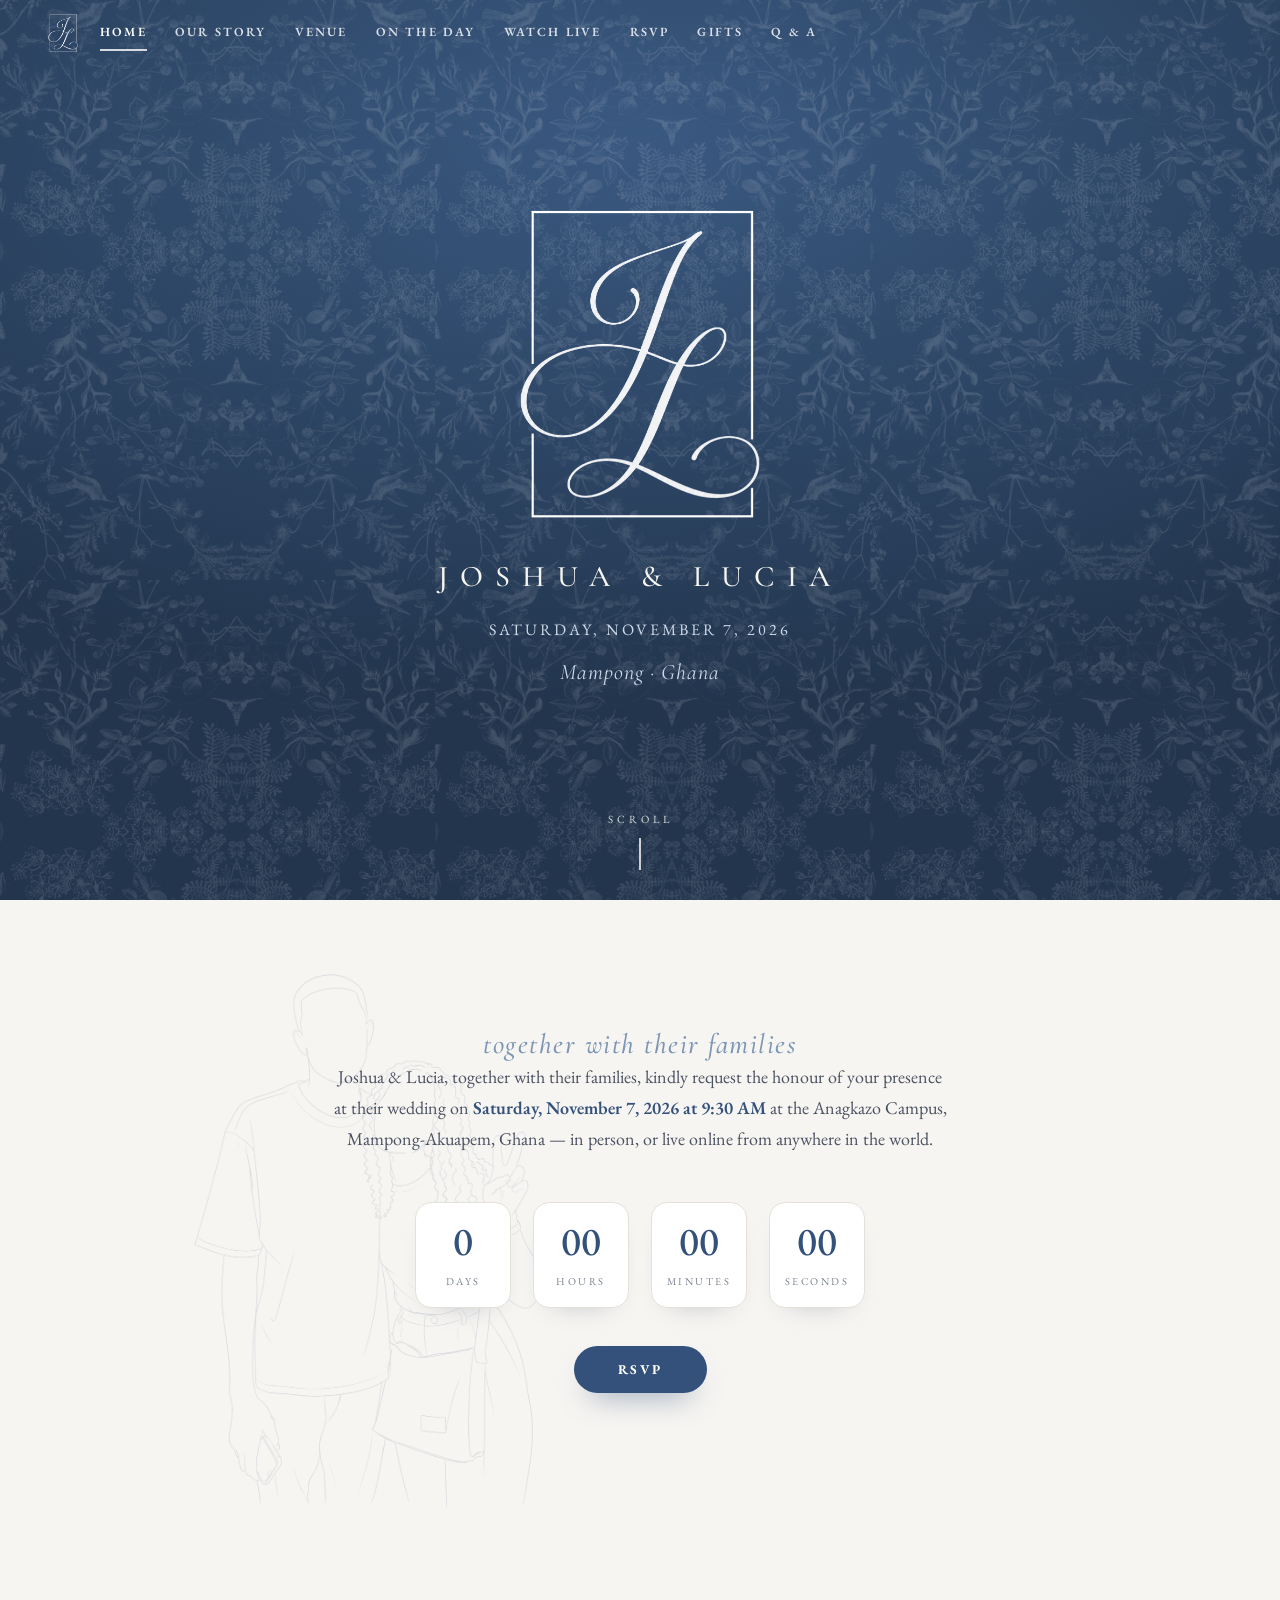
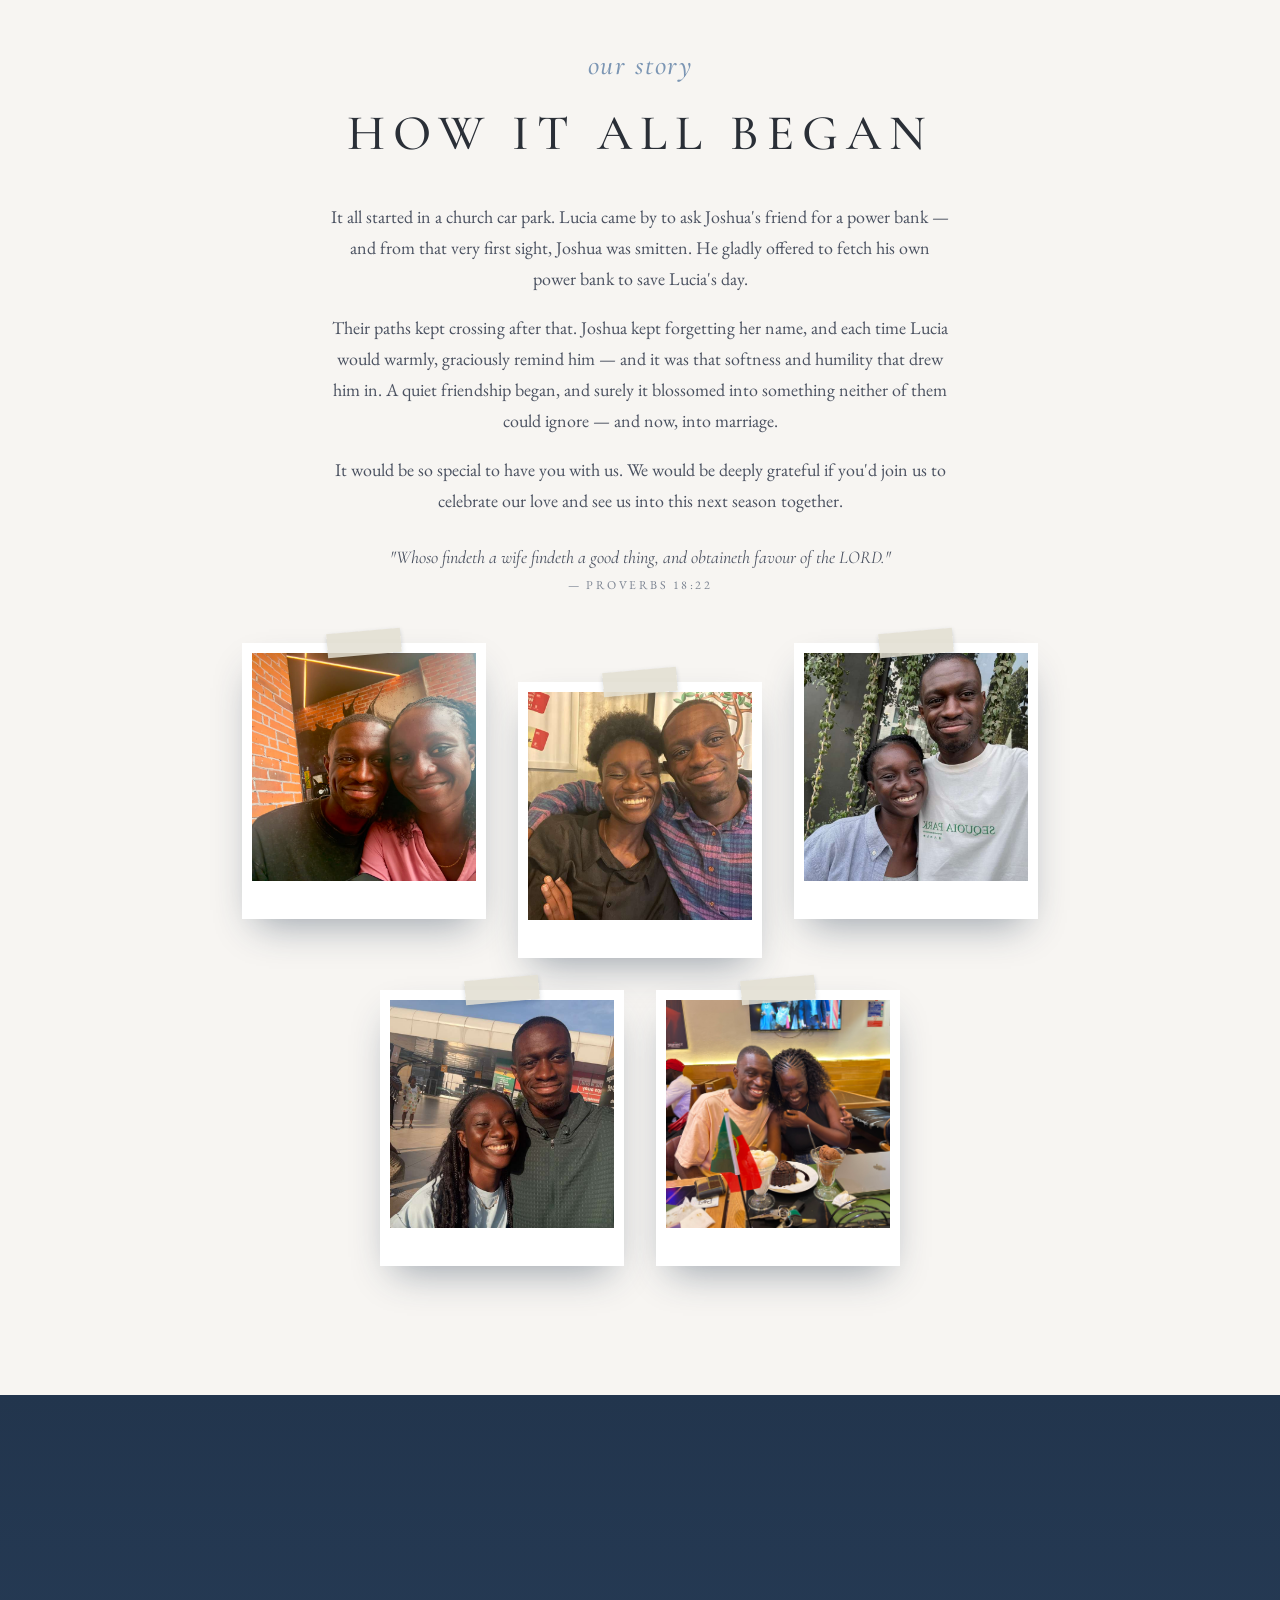
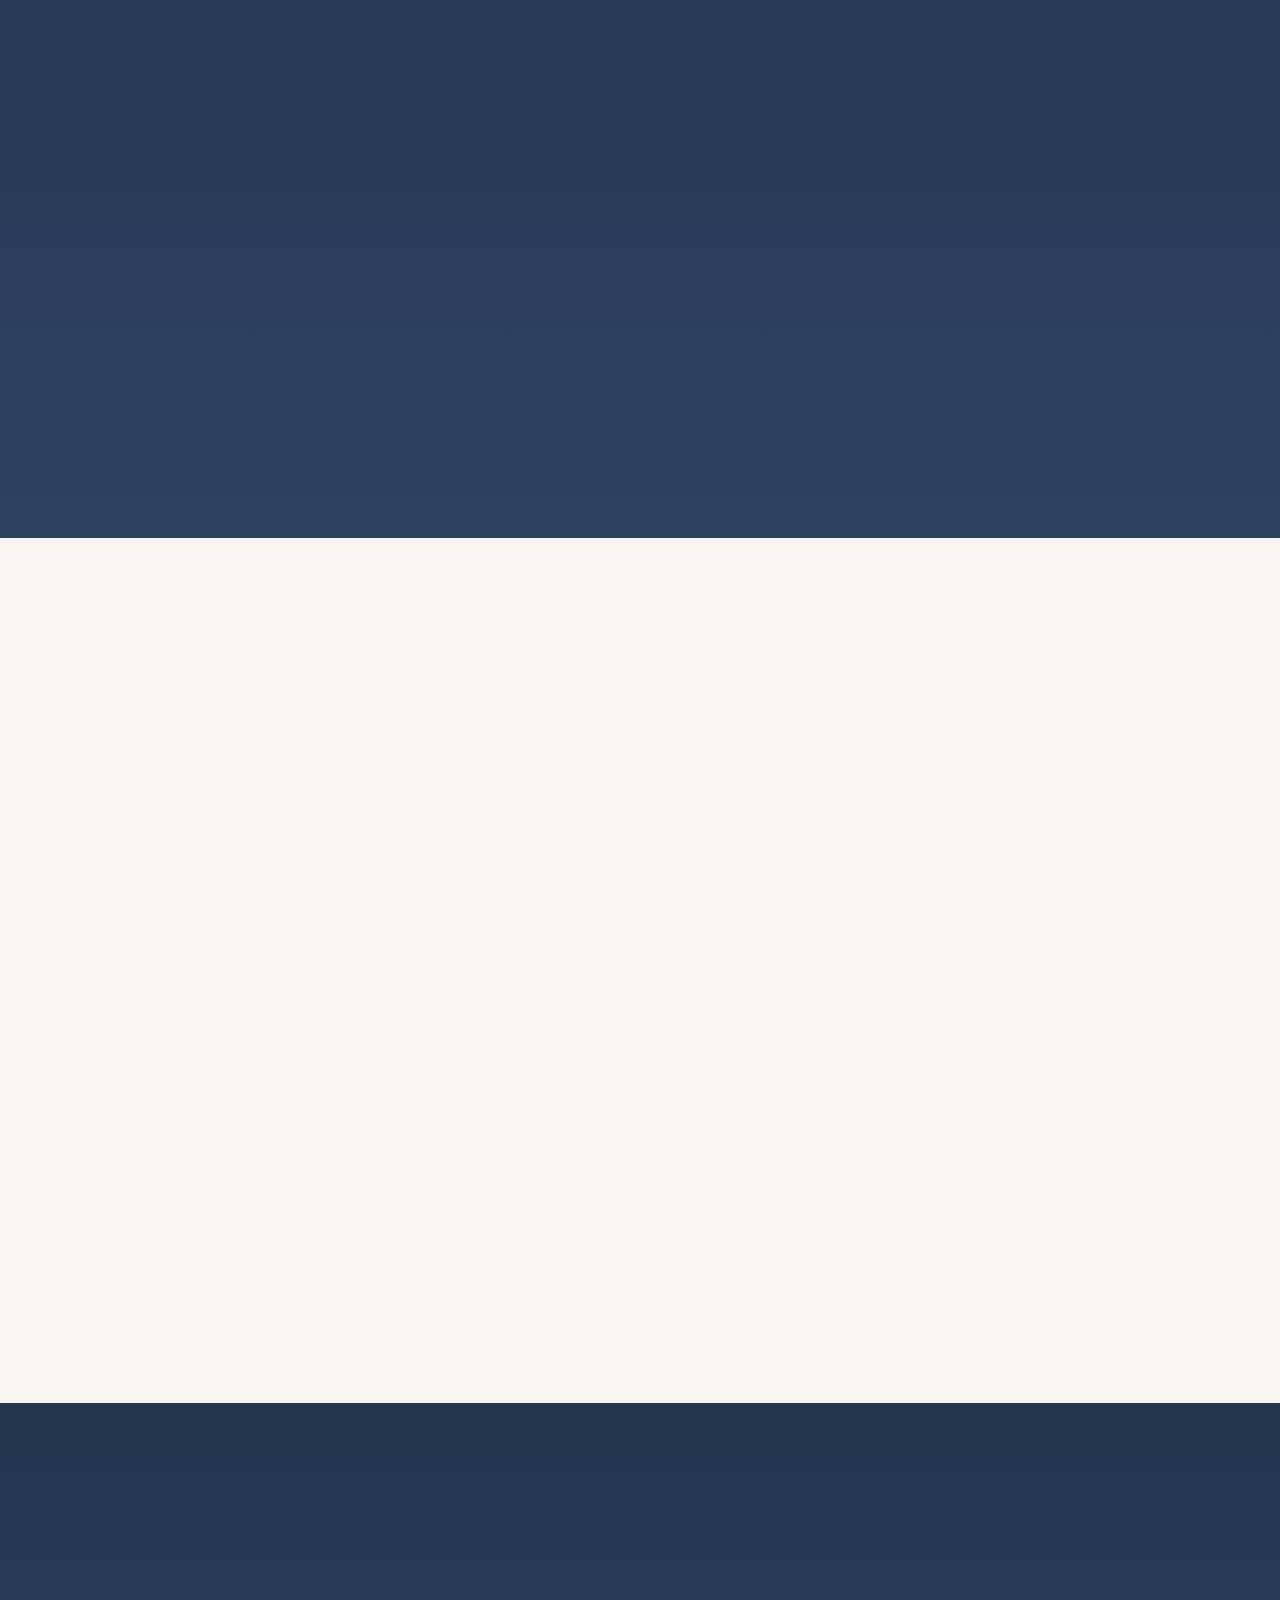
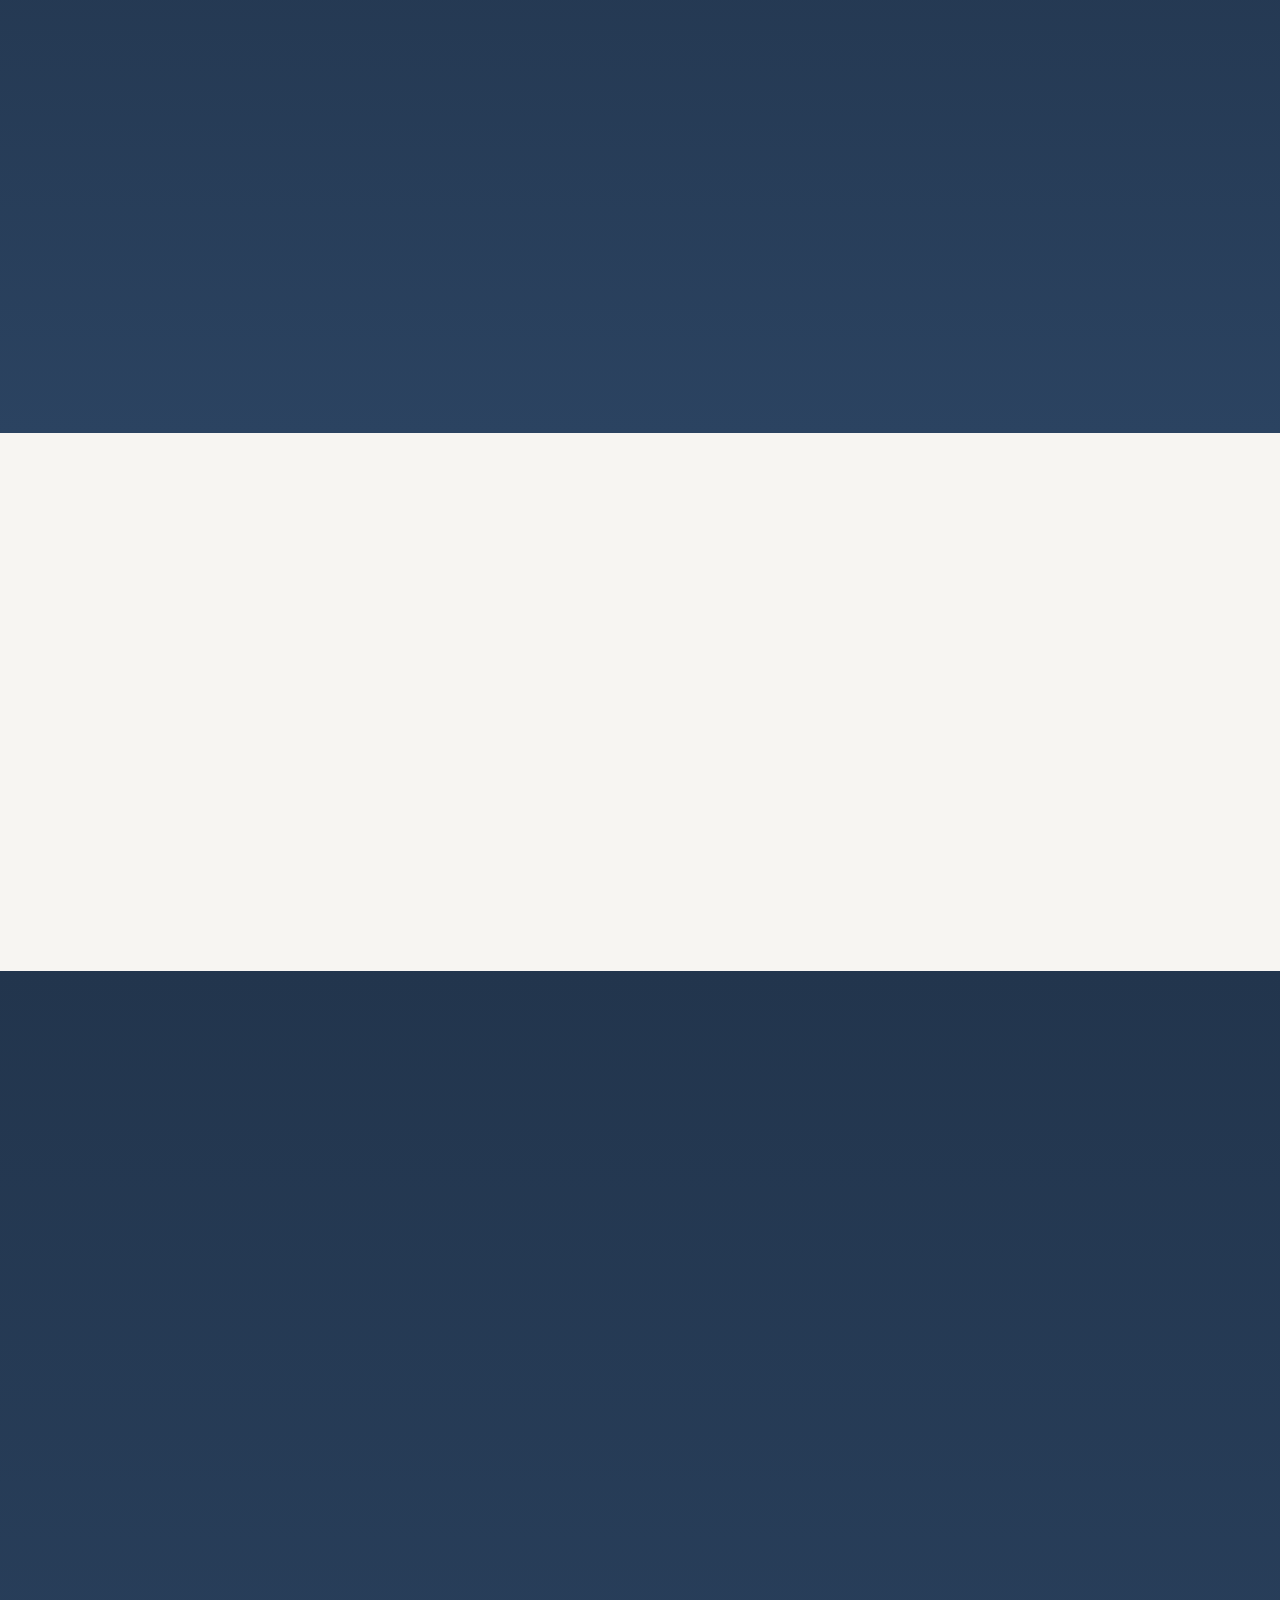
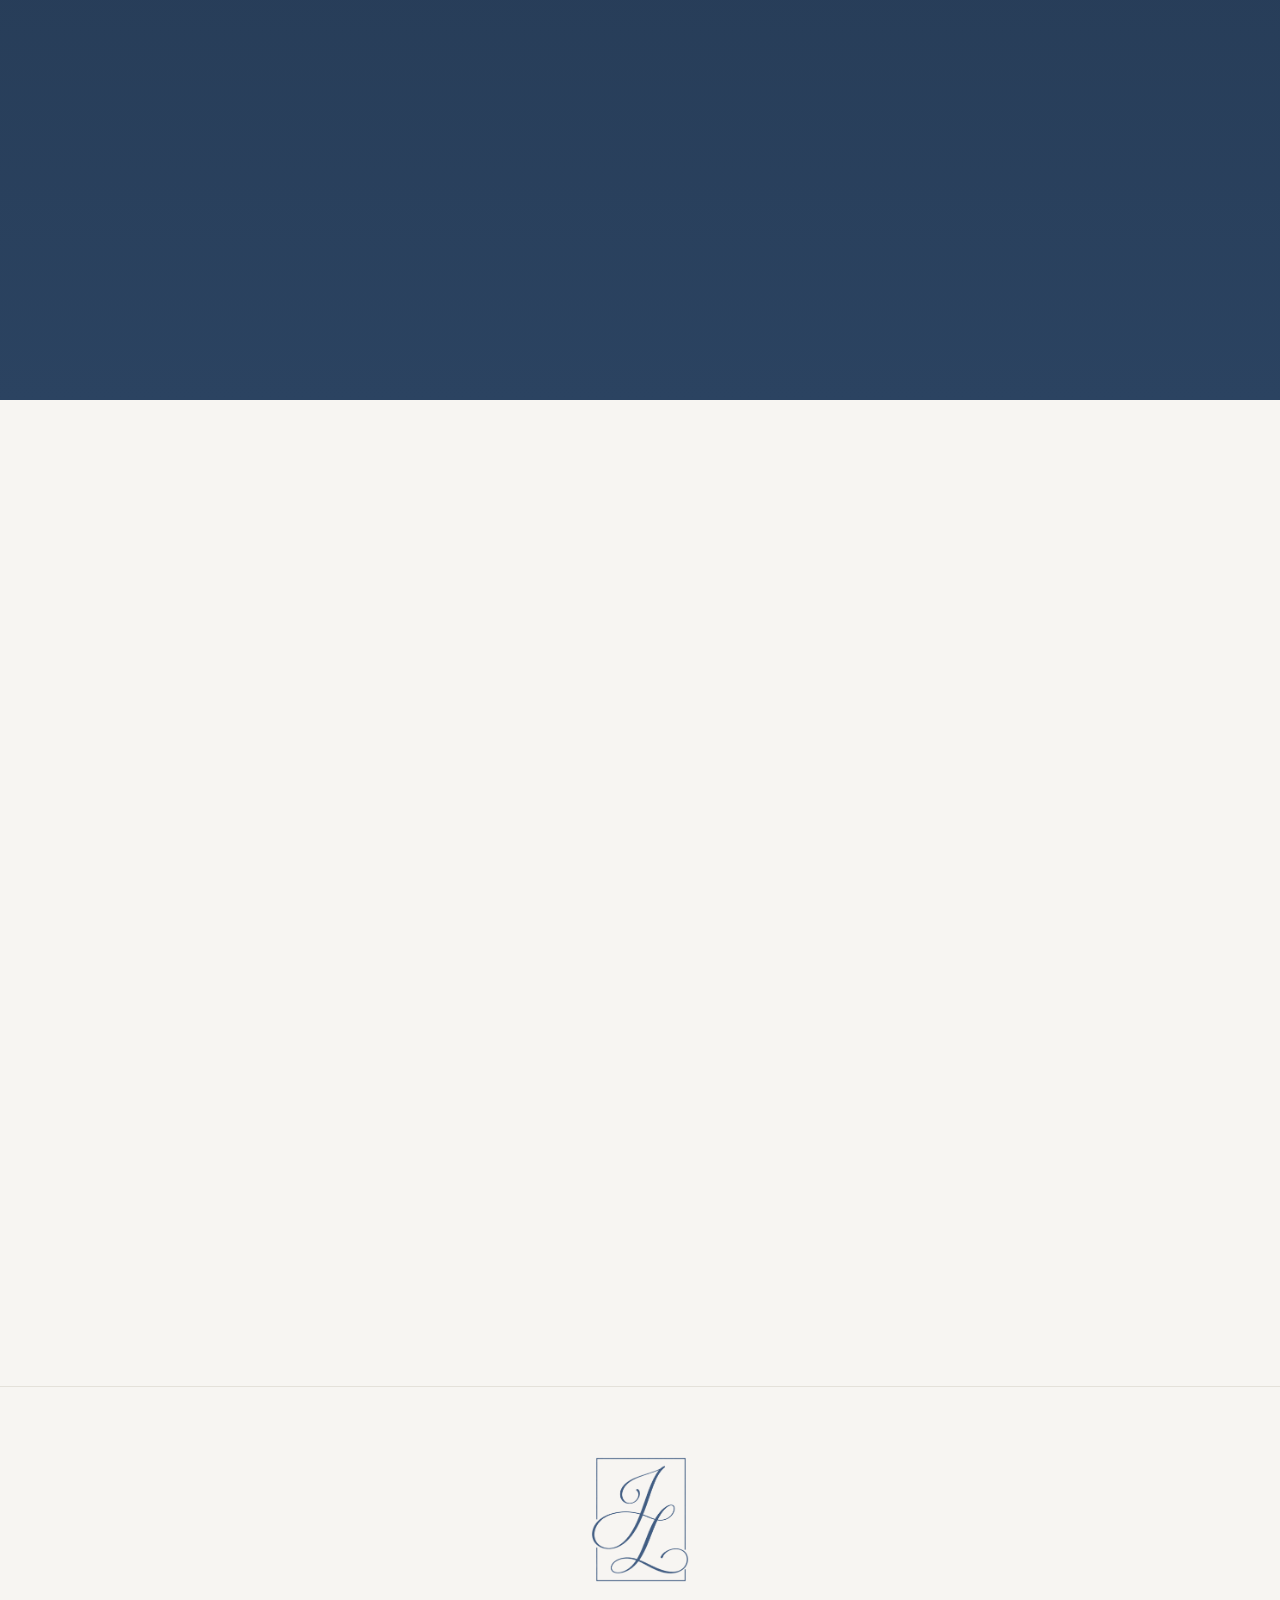
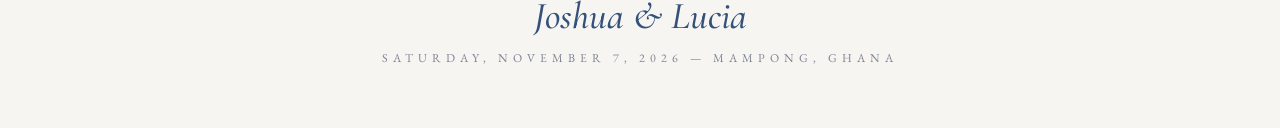
==== commit e93cf895: "New JL logo + favicon, bigger silhouettes, nav flicker fix, venue/gift/FAQ content - New framed JL m" ====
--- a/index.html
+++ b/index.html
@@ -8,7 +8,8 @@
 <meta property="og:title" content="Joshua & Lucia — 07.11.26">
 <meta property="og:description" content="Join us in person in Mampong, Ghana — or live online. RSVP here.">
 <meta property="og:image" content="photos/joshua-lucia-33.jpg">
-<link rel="icon" href="data:image/svg+xml,<svg xmlns=%22http://www.w3.org/2000/svg%22 viewBox=%220 0 100 100%22><text y=%22.9em%22 font-size=%2290%22>💍</text></svg>">
+<link rel="icon" type="image/png" href="assets/favicon.png">
+<link rel="apple-touch-icon" href="assets/apple-touch-icon.png">
 <link rel="preconnect" href="https://fonts.googleapis.com">
 <link rel="preconnect" href="https://fonts.gstatic.com" crossorigin>
 <link href="https://fonts.googleapis.com/css2?family=EB+Garamond:ital,wght@0,400;0,500;0,600;1,400;1,500&family=Cormorant+Garamond:ital,wght@0,400;0,500;0,600;1,400;1,500&display=swap" rel="stylesheet">
@@ -42,7 +43,7 @@
 <header class="cover" id="home">
   <div class="cover-texture" aria-hidden="true"></div>
   <div class="cover-inner">
-    <img class="cover-mono" src="assets/monogram-white.png" alt="">
+    <img class="cover-mono" src="assets/monogram-jl.png" alt="">
     <h1 class="cover-names">Joshua&nbsp;&amp;&nbsp;Lucia</h1>
     <p class="cover-date">Saturday, November 7, 2026</p>
     <p class="cover-place">Mampong · Ghana</p>
@@ -55,7 +56,7 @@
 
 <!-- ================= WELCOME ================= -->
 <section class="section has-sil" id="welcome">
-  <div class="sil" aria-hidden="true" style="--sil-img:url(../assets/sil-couple-2.png); --sil-op:.12; width:clamp(240px,40vw,430px); aspect-ratio:788/1199; left:0; right:0; margin-inline:auto; top:11%;"></div>
+  <div class="sil" aria-hidden="true" style="--sil-img:url(../assets/sil-couple-2.png); --sil-op:.16; width:clamp(220px,28vw,360px); aspect-ratio:788/1199; left:clamp(8px,3vw,70px); top:11%;"></div>
   <p class="sec-script fade-up">together with their families</p>
   <p class="sec-body fade-up">
     Joshua &amp; Lucia, together with their families, kindly request the honour of
@@ -82,7 +83,7 @@
     <p>It all started in a church car park. Lucia came by to ask Joshua's friend for a power bank — and from that very first sight, Joshua was smitten. He gladly offered to fetch his own power bank to save Lucia's day.</p>
     <p>Their paths kept crossing after that. Joshua kept forgetting her name, and each time Lucia would warmly, graciously remind him — and it was that softness and humility that drew him in. A quiet friendship began, and surely it blossomed into something neither of them could ignore — and now, into marriage.</p>
     <p>It would be so special to have you with us. We would be deeply grateful if you'd join us to celebrate our love and see us into this next season together.</p>
-    <p class="story-verse">"Many waters cannot quench love, neither can floods drown it."<span>— Song of Solomon 8:7</span></p>
+    <p class="story-verse">"Whoso findeth a wife findeth a good thing, and obtaineth favour of the LORD."<span>— Proverbs 18:22</span></p>
   </div>
 
   <div class="polaroid-row">
@@ -96,7 +97,7 @@
 
 <!-- ================= VENUE ================= -->
 <section class="section section-blue has-sil" id="venue">
-  <div class="sil sil-draw" aria-hidden="true" style="--sil-img:url(../assets/sil-anagkazo.png); --sil-op:.2; --sil-color:#fff; width:min(1120px,150%); aspect-ratio:1448/556; left:50%; transform:translateX(-50%); top:50%; margin-top:-10%;"></div>
+  <div class="sil sil-draw" aria-hidden="true" style="--sil-img:url(../assets/sil-anagkazo.png); --sil-op:.32; --sil-color:#fff; width:100%; aspect-ratio:1448/556; left:0; right:0; bottom:0;"></div>
   <p class="sec-script light fade-up">where</p>
   <h2 class="sec-title light fade-up">Venue</h2>
   <div class="venue-card fade-up">
@@ -109,8 +110,8 @@
 
 <!-- ================= ON THE DAY ================= -->
 <section class="section has-sil" id="day">
-  <div class="sil" aria-hidden="true" style="--sil-img:url(../assets/sil-rings.png); --sil-op:.14; width:clamp(120px,17vw,210px); aspect-ratio:983/785; top:8%; right:3%;"></div>
-  <div class="sil" aria-hidden="true" style="--sil-img:url(../assets/sil-hand-ring.png); --sil-op:.13; width:clamp(120px,15vw,190px); aspect-ratio:456/450; bottom:5%; left:3%;"></div>
+  <div class="sil" aria-hidden="true" style="--sil-img:url(../assets/sil-rings.png); --sil-op:.18; width:clamp(120px,17vw,210px); aspect-ratio:983/785; top:8%; right:3%;"></div>
+  <div class="sil" aria-hidden="true" style="--sil-img:url(../assets/sil-hand-ring.png); --sil-op:.17; width:clamp(120px,15vw,190px); aspect-ratio:456/450; bottom:5%; left:3%;"></div>
   <p class="sec-script fade-up">schedule</p>
   <h2 class="sec-title fade-up">On the day</h2>
   <p class="sec-body fade-up">Saturday, November 7, 2026</p>
@@ -120,8 +121,8 @@
       <span class="t-time">9:30 am</span>
       <div class="t-dot" aria-hidden="true"></div>
       <div class="t-body">
-        <h3>Ceremony</h3>
-        <p>This is it — our big moment. Kindly arrive by 9:00 am to take your seat; the service begins promptly.</p>
+        <h3>Ceremony · Elizabeth Chapel</h3>
+        <p>This is it — our big moment, held in the <b>Elizabeth Chapel</b> at Anagkazo. When you arrive, simply ask for the Elizabeth Chapel and you'll be directed there. Kindly be seated by 9:00 am; the service begins promptly.</p>
       </div>
     </div>
     <div class="t-item fade-up">
@@ -145,14 +146,14 @@
 
 <!-- ================= WATCH LIVE ================= -->
 <section class="section section-blue has-sil" id="live">
-  <div class="sil-svg" aria-hidden="true" style="--sil-op:.2; --sil-color:#fff; width:clamp(130px,17vw,220px); aspect-ratio:200/168; top:11%; right:5%;">
+  <div class="sil-svg" aria-hidden="true" style="--sil-op:.26; --sil-color:#fff; width:clamp(130px,17vw,220px); aspect-ratio:200/168; top:11%; right:5%;">
     <svg viewBox="0 0 200 168" fill="none" stroke="currentColor" stroke-width="4" stroke-linejoin="round" stroke-linecap="round">
       <rect x="10" y="12" width="180" height="118" rx="12"/>
       <path d="M82 48 L128 71 L82 94 Z"/>
       <path d="M70 148 h60 M100 130 v18"/>
     </svg>
   </div>
-  <div class="sil" aria-hidden="true" style="--sil-img:url(../assets/sil-rings.png); --sil-op:.12; --sil-color:#fff; width:clamp(120px,16vw,200px); aspect-ratio:983/785; bottom:7%; left:4%;"></div>
+  <div class="sil" aria-hidden="true" style="--sil-img:url(../assets/sil-rings.png); --sil-op:.16; --sil-color:#fff; width:clamp(120px,16vw,200px); aspect-ratio:983/785; bottom:7%; left:4%;"></div>
   <p class="sec-script light fade-up">from anywhere</p>
   <h2 class="sec-title light fade-up">Watch live</h2>
   <div class="live-box fade-up" id="liveBox">
@@ -170,7 +171,7 @@
 
 <!-- ================= RSVP ================= -->
 <section class="section has-sil" id="rsvp">
-  <div class="sil" aria-hidden="true" style="--sil-img:url(../assets/sil-couple-1.png); --sil-op:.1; width:clamp(240px,32vw,420px); aspect-ratio:1448/955; left:0; right:0; margin-inline:auto; top:18%;"></div>
+  <div class="sil" aria-hidden="true" style="--sil-img:url(../assets/sil-couple-1.png); --sil-op:.15; width:clamp(320px,50vw,620px); aspect-ratio:1448/955; left:0; right:0; margin-inline:auto; top:20%;"></div>
   <p class="sec-script fade-up">kindly reply</p>
   <h2 class="sec-title fade-up">RSVP</h2>
   <p class="sec-body fade-up">Kindly RSVP by <b>30 September 2026</b> — whether you're coming to Mampong or joining from your couch.</p>
@@ -179,7 +180,9 @@
 
 <!-- ================= GIFTS ================= -->
 <section class="section section-blue has-sil" id="gifts">
-  <div class="sil" aria-hidden="true" style="--sil-img:url(../assets/sil-couple-1.png); --sil-op:.09; --sil-color:#fff; width:clamp(260px,34vw,460px); aspect-ratio:1448/955; left:0; right:0; margin-inline:auto; top:8%;"></div>
+  <div class="sil" aria-hidden="true" style="--sil-img:url(../assets/sil-doves.png); --sil-op:.16; --sil-color:#fff; width:clamp(150px,20vw,260px); aspect-ratio:290/180; top:5%; left:0; right:0; margin-inline:auto;"></div>
+  <div class="sil" aria-hidden="true" style="--sil-img:url(../assets/sil-gift.png); --sil-op:.15; --sil-color:#fff; width:clamp(90px,11vw,140px); aspect-ratio:130/93; bottom:7%; left:4%;"></div>
+  <div class="sil" aria-hidden="true" style="--sil-img:url(../assets/sil-cake.png); --sil-op:.14; --sil-color:#fff; width:clamp(96px,12vw,160px); aspect-ratio:227/350; bottom:6%; right:4%;"></div>
   <p class="sec-script light fade-up">with gratitude</p>
   <h2 class="sec-title light fade-up">Gifts</h2>
   <p class="sec-body light-body fade-up">
@@ -206,10 +209,10 @@
     <div class="gift-card gift-venmo fade-up">
       <h3>Venmo</h3>
       <a class="venmo-btn" href="https://venmo.com/u/Joshuagbafa" target="_blank" rel="noopener">
-        <span class="venmo-badge">V</span> Pay on Venmo
+        <span class="venmo-badge">V</span> Give on Venmo
       </a>
-      <img class="venmo-qr" src="assets/venmo-qr.png" alt="Scan to pay Joshua on Venmo" loading="lazy">
-      <p class="gift-line"><span>Joshua Korsi Gbafa</span><b>@Joshuagbafa</b></p>
+      <p class="gift-line"><b>@Joshuagbafa</b></p>
+      <p class="gift-note">Tap to open Venmo, already set to send to us.</p>
     </div>
   </div>
 
@@ -227,11 +230,21 @@
     </details>
     <details>
       <summary>What's the dress code?</summary>
-      <p>Formal / traditional attire. Kente and other traditional wear are warmly encouraged — it's a celebration!</p>
-    </details>
-    <details>
-      <summary>How do I get to Mampong from Accra?</summary>
-      <p>Anagkazo Campus is in Mampong‑Akuapem, roughly 45 minutes to an hour's drive from Accra through Aburi. Flying in? Kotoka International Airport (ACC) is your stop — plan to arrive by Friday, November 6.</p>
+      <p>Our palette is <b>“all things bright and beautiful.”</b> Please come formal, but in bright, joyful colours — Kente and other traditional wear are warmly encouraged. It's a celebration!</p>
+    </details>
+    <details>
+      <summary>Where exactly is the ceremony?</summary>
+      <p>The ceremony is held in the <b>Elizabeth Chapel</b>, on the Anagkazo campus. When you arrive, simply ask for the Elizabeth Chapel and you'll be directed straight to us.</p>
+    </details>
+    <details>
+      <summary>How do I get there from Accra?</summary>
+      <p>Search <b>“Anagkazo Bible School”</b> in Google Maps and it will take you right to the gate — it's in Mampong‑Akuapem, about 45 minutes to an hour from Accra through the Aburi hills.</p>
+      <p><a class="faq-link" href="https://www.google.com/maps/search/?api=1&query=Anagkazo+Bible+School+Mampong+Ghana" target="_blank" rel="noopener">Open directions in Google Maps →</a></p>
+      <p>Flying in? Kotoka International Airport (ACC) is your stop — plan to arrive by Friday, November 6.</p>
+    </details>
+    <details>
+      <summary>Is there parking, and a gate fee?</summary>
+      <p>Yes — there's a car park on site. Please note Anagkazo has a toll at the gate, so come prepared to pay <b>GH₵20 per car</b> on entry.</p>
     </details>
     <details>
       <summary>Can I change my RSVP later?</summary>
--- a/css/style.css
+++ b/css/style.css
@@ -50,7 +50,7 @@
 @keyframes coverTexIn { from { opacity: 0; } to { opacity: .14; } }
 .cover-inner { position: relative; z-index: 1; }
 .cover-mono {
-  width: clamp(230px, 46vw, 440px);
+  width: clamp(150px, 26vw, 244px);
   margin: 0 auto;
   opacity: 0; animation: coverIn 1.4s ease .2s forwards;
 }
@@ -125,10 +125,10 @@
   border-bottom-color: var(--line);
 }
 .nav-mono {
-  flex: 0 0 auto; width: 58px; height: 26px; display: block;
+  flex: 0 0 auto; width: 30px; height: 38px; display: block;
   background: #fff;
-  -webkit-mask: url("../assets/monogram-white.png") no-repeat center / contain;
-  mask: url("../assets/monogram-white.png") no-repeat center / contain;
+  -webkit-mask: url("../assets/monogram-jl.png") no-repeat center / contain;
+  mask: url("../assets/monogram-jl.png") no-repeat center / contain;
   transition: background .3s ease;
 }
 .nav.scrolled .nav-mono, .nav.open .nav-mono { background: var(--blue-deep); }
@@ -537,16 +537,21 @@
   color: var(--blue); font-size: 24px; font-weight: 300; transition: transform .2s;
 }
 .faq-list details[open] summary::after { transform: translateY(-50%) rotate(45deg); }
-.faq-list details p { padding: 0 0 18px; color: #5a6170; font-size: 15.5px; }
+.faq-list details p { padding: 0 0 14px; color: #5a6170; font-size: 15.5px; }
+.faq-list details p:last-child { padding-bottom: 18px; }
+.faq-list details p b { color: var(--blue-deep); font-weight: 600; }
+.faq-link { color: var(--blue-deep); font-weight: 600; text-decoration: underline; text-underline-offset: 3px; }
+.faq-link:hover { color: var(--blue); }
+.t-body p b { color: var(--blue-deep); font-weight: 600; }
 
 /* ================= footer ================= */
 .footer { text-align: center; padding: 70px 20px 60px; border-top: 1px solid var(--line); }
 .footer-mono {
-  width: clamp(130px, 20vw, 180px); height: clamp(56px, 9vw, 78px);
+  width: clamp(72px, 11vw, 98px); height: clamp(92px, 14vw, 125px);
   margin: 0 auto 14px;
   background: var(--blue-deep);
-  -webkit-mask: url("../assets/monogram-white.png") no-repeat center / contain;
-  mask: url("../assets/monogram-white.png") no-repeat center / contain;
+  -webkit-mask: url("../assets/monogram-jl.png") no-repeat center / contain;
+  mask: url("../assets/monogram-jl.png") no-repeat center / contain;
 }
 .footer-script {
   font-family: var(--script); font-style: italic; font-weight: 500;
@@ -586,10 +591,10 @@
 
 .rsvp-thanks { padding-top: 20px; }
 .thanks-mono {
-  width: clamp(150px, 30vw, 210px); height: clamp(64px, 12vw, 92px); margin: 0 auto 22px;
+  width: clamp(86px, 16vw, 116px); height: clamp(110px, 20vw, 148px); margin: 0 auto 22px;
   background: var(--blue-deep);
-  -webkit-mask: url("../assets/monogram-white.png") no-repeat center / contain;
-          mask: url("../assets/monogram-white.png") no-repeat center / contain;
+  -webkit-mask: url("../assets/monogram-jl.png") no-repeat center / contain;
+          mask: url("../assets/monogram-jl.png") no-repeat center / contain;
 }
 .rsvp-thanks h2 {
   font-family: var(--script); font-weight: 500; font-size: clamp(30px, 6vw, 48px);
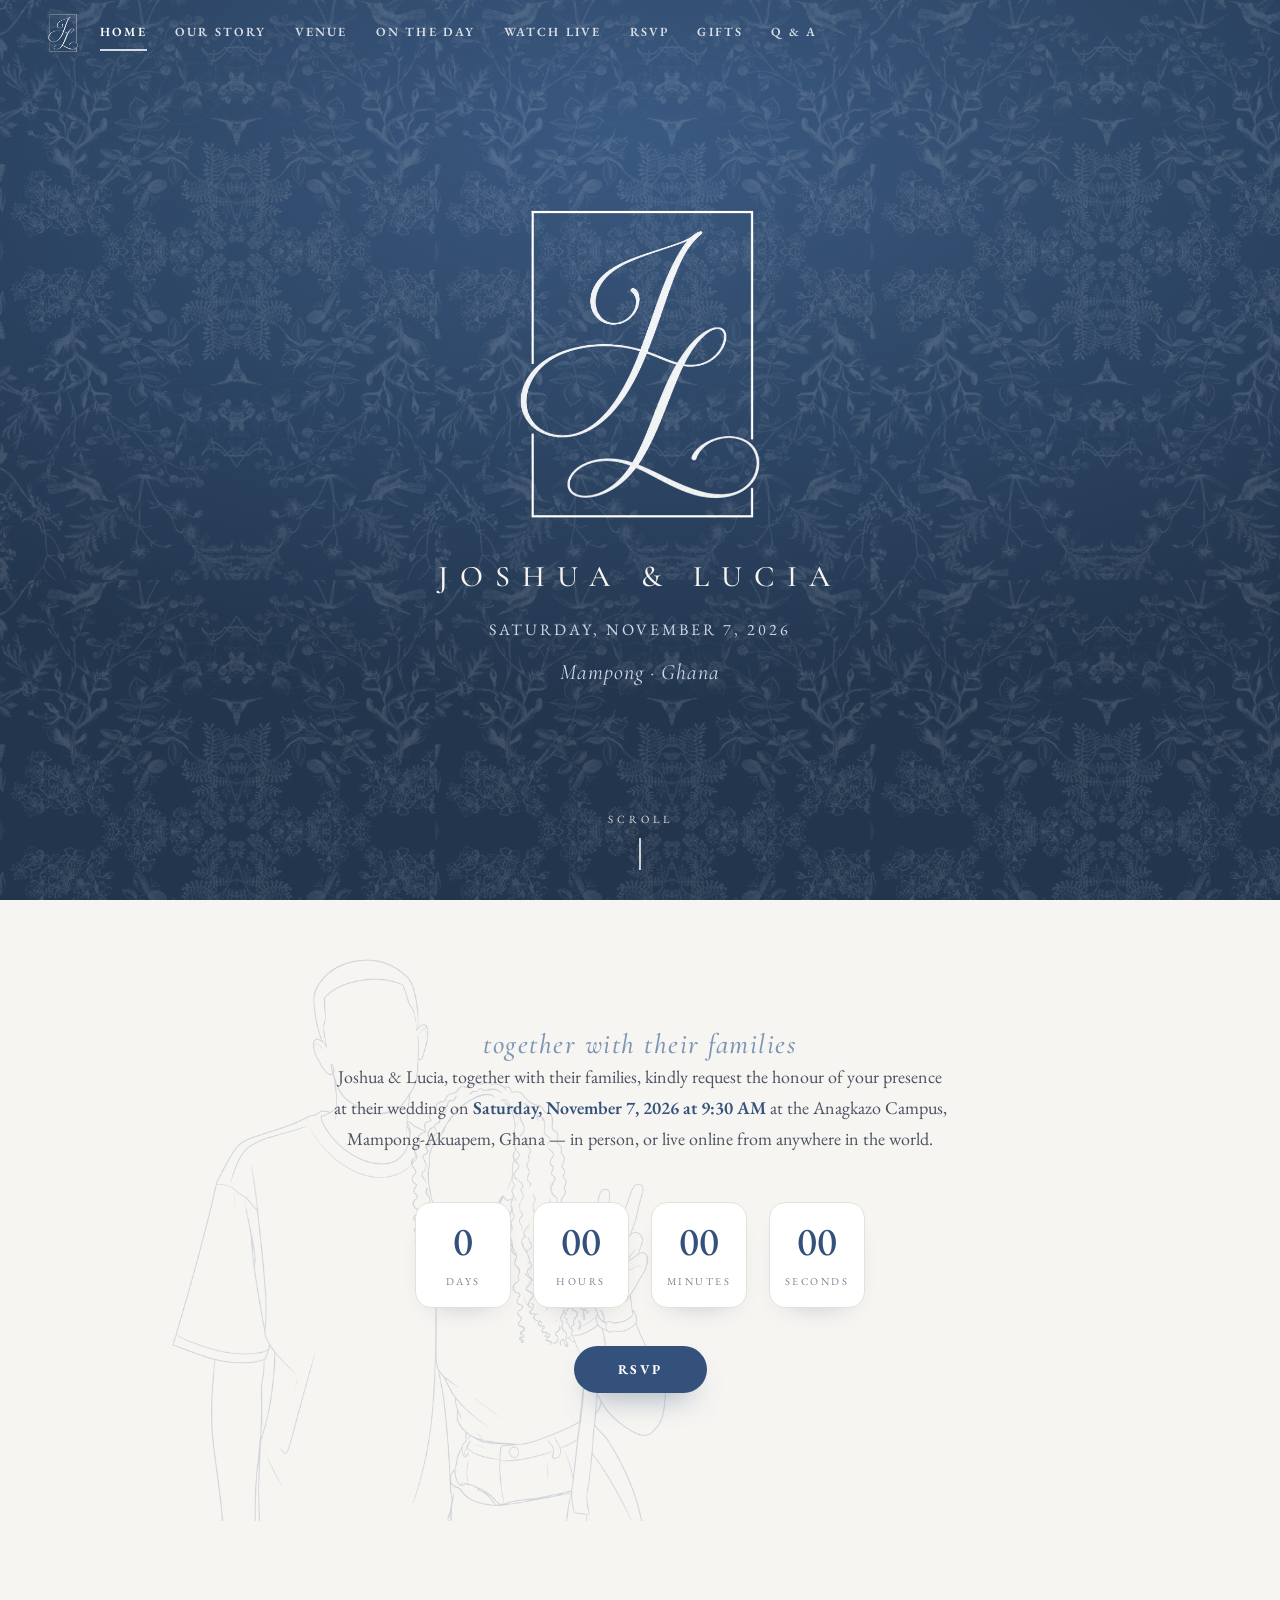
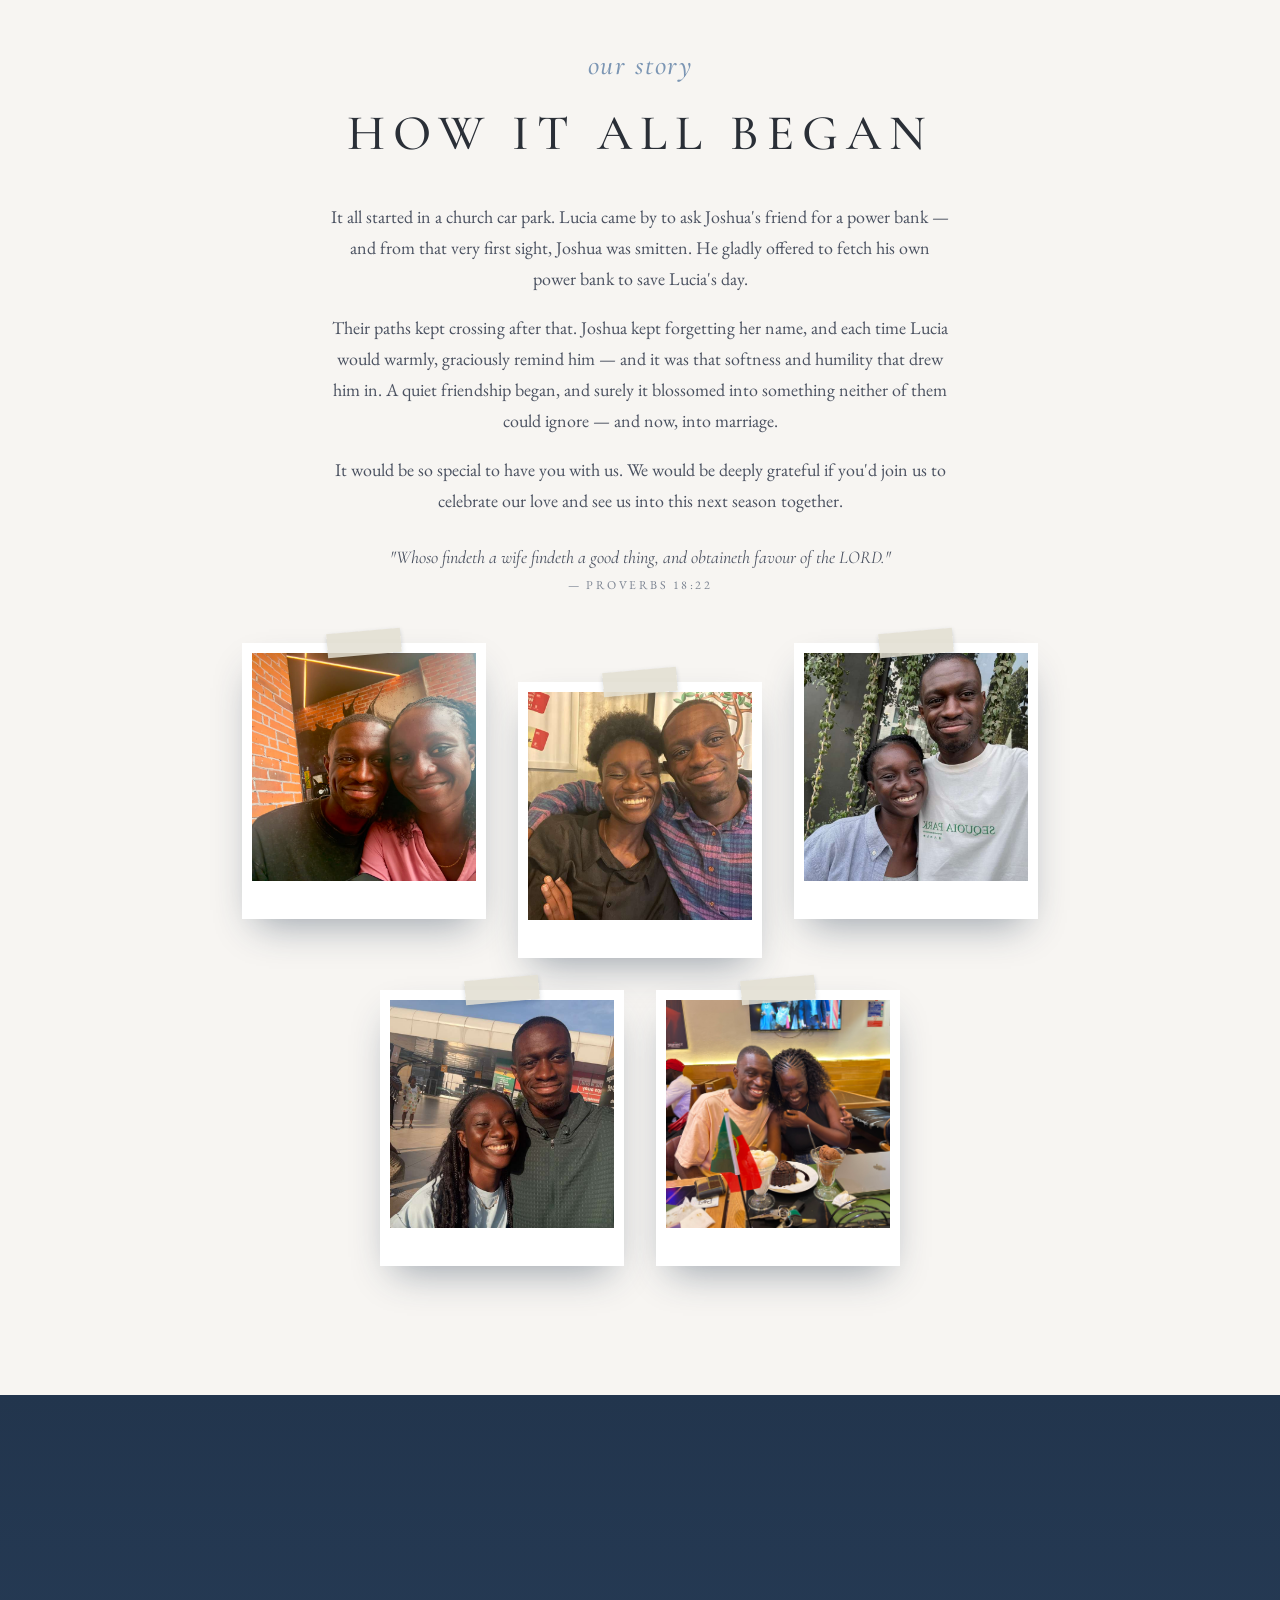
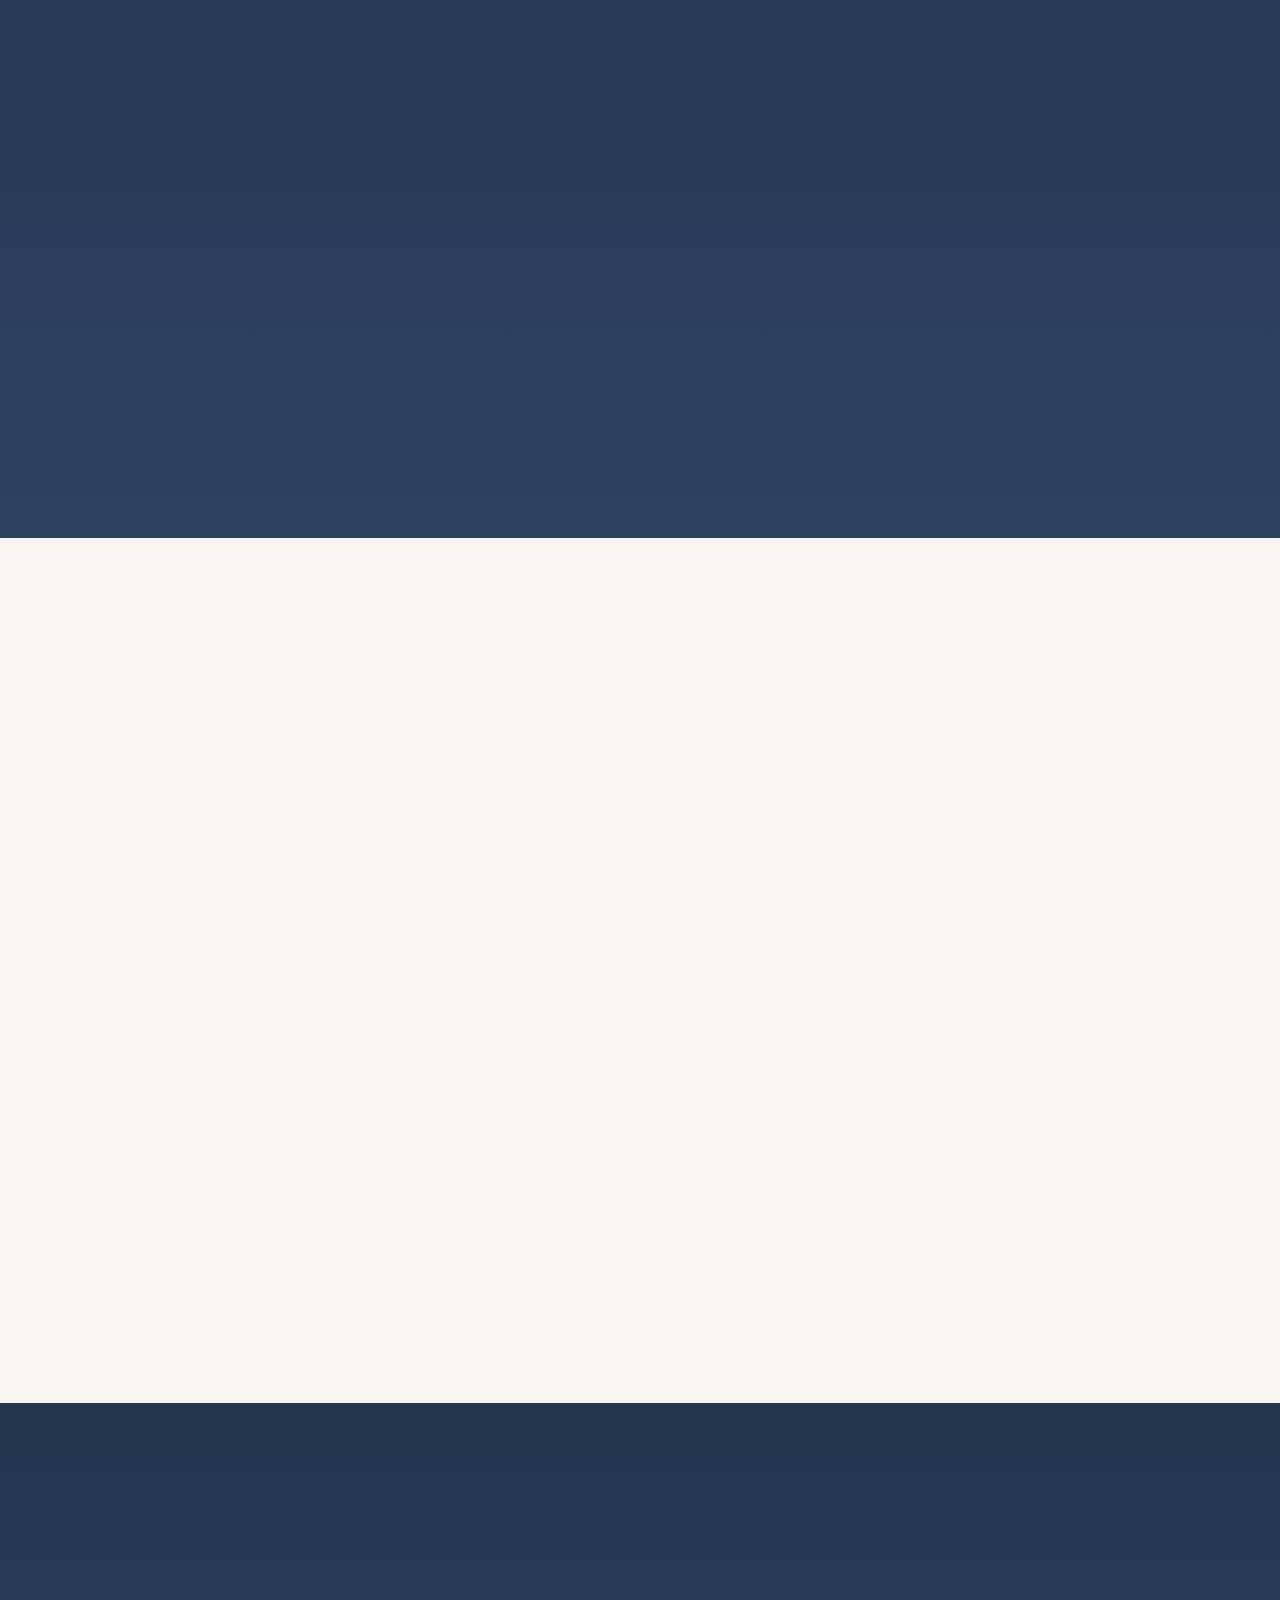
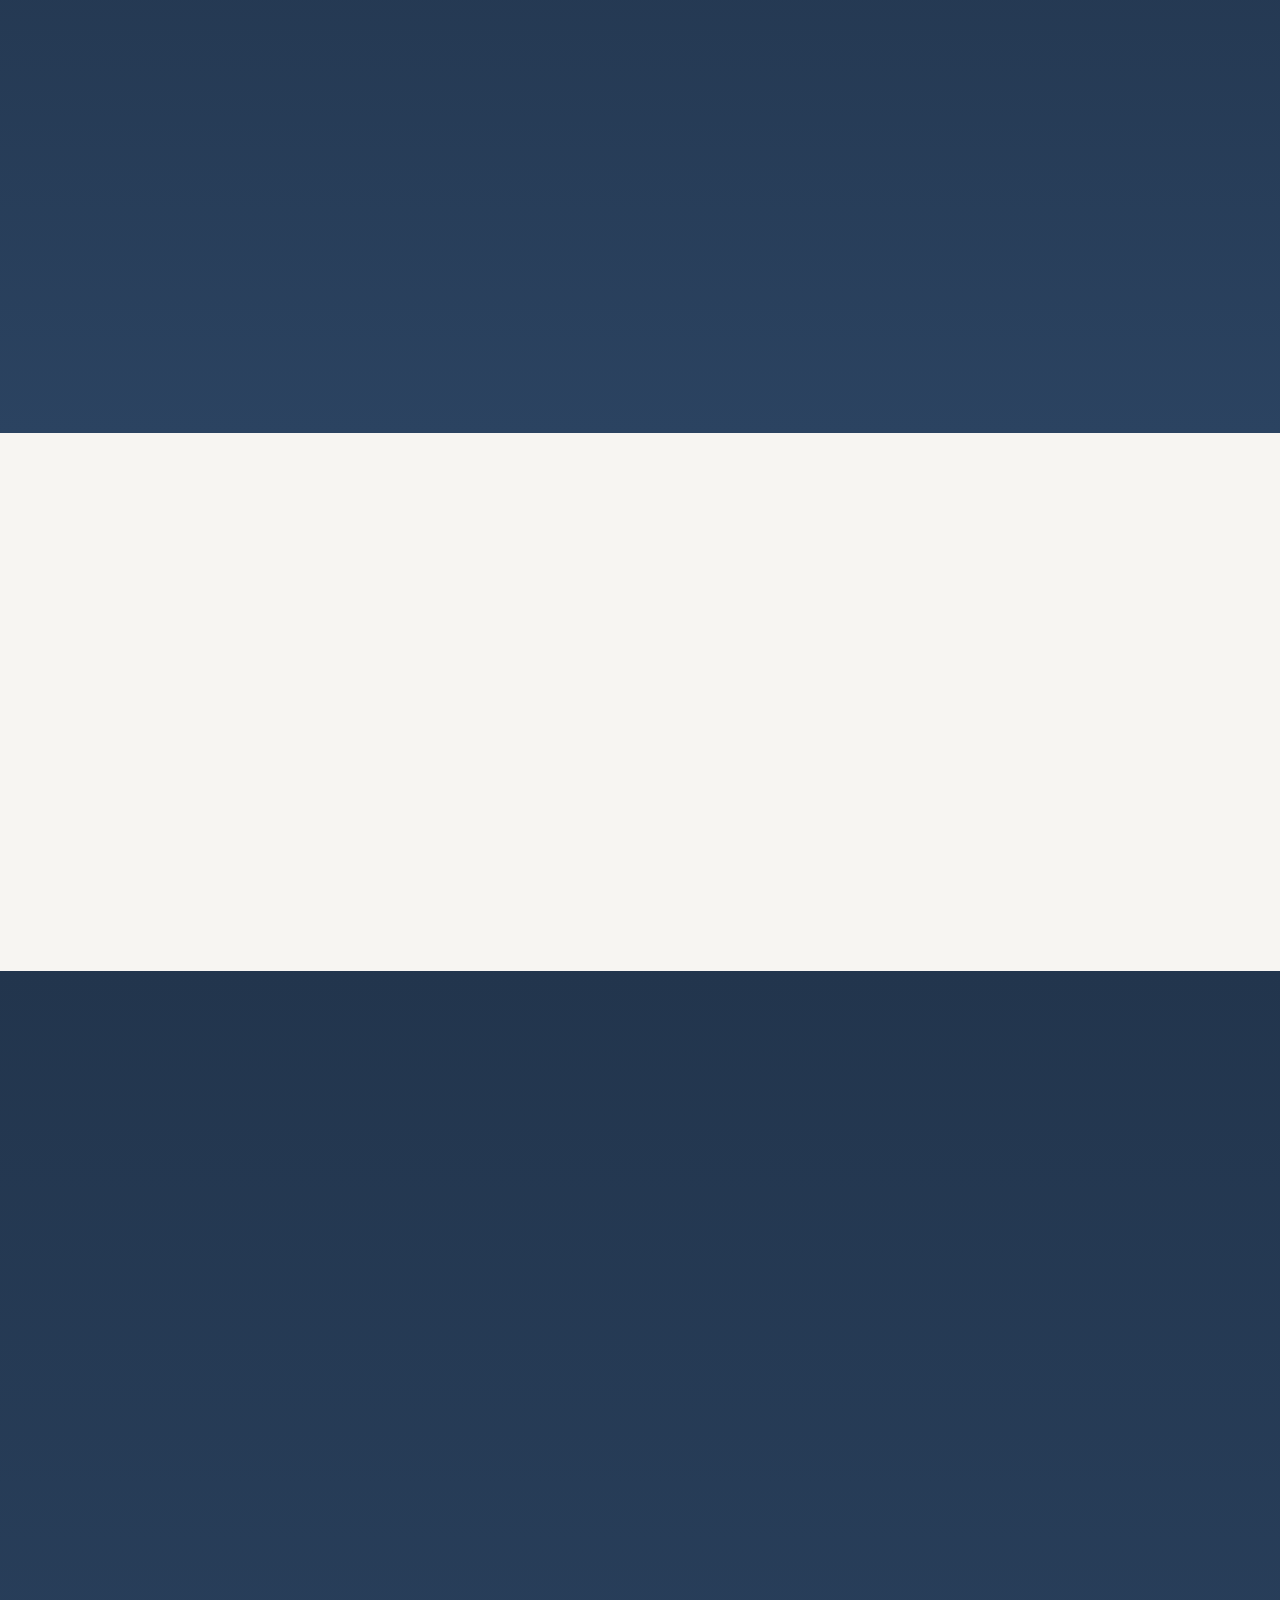
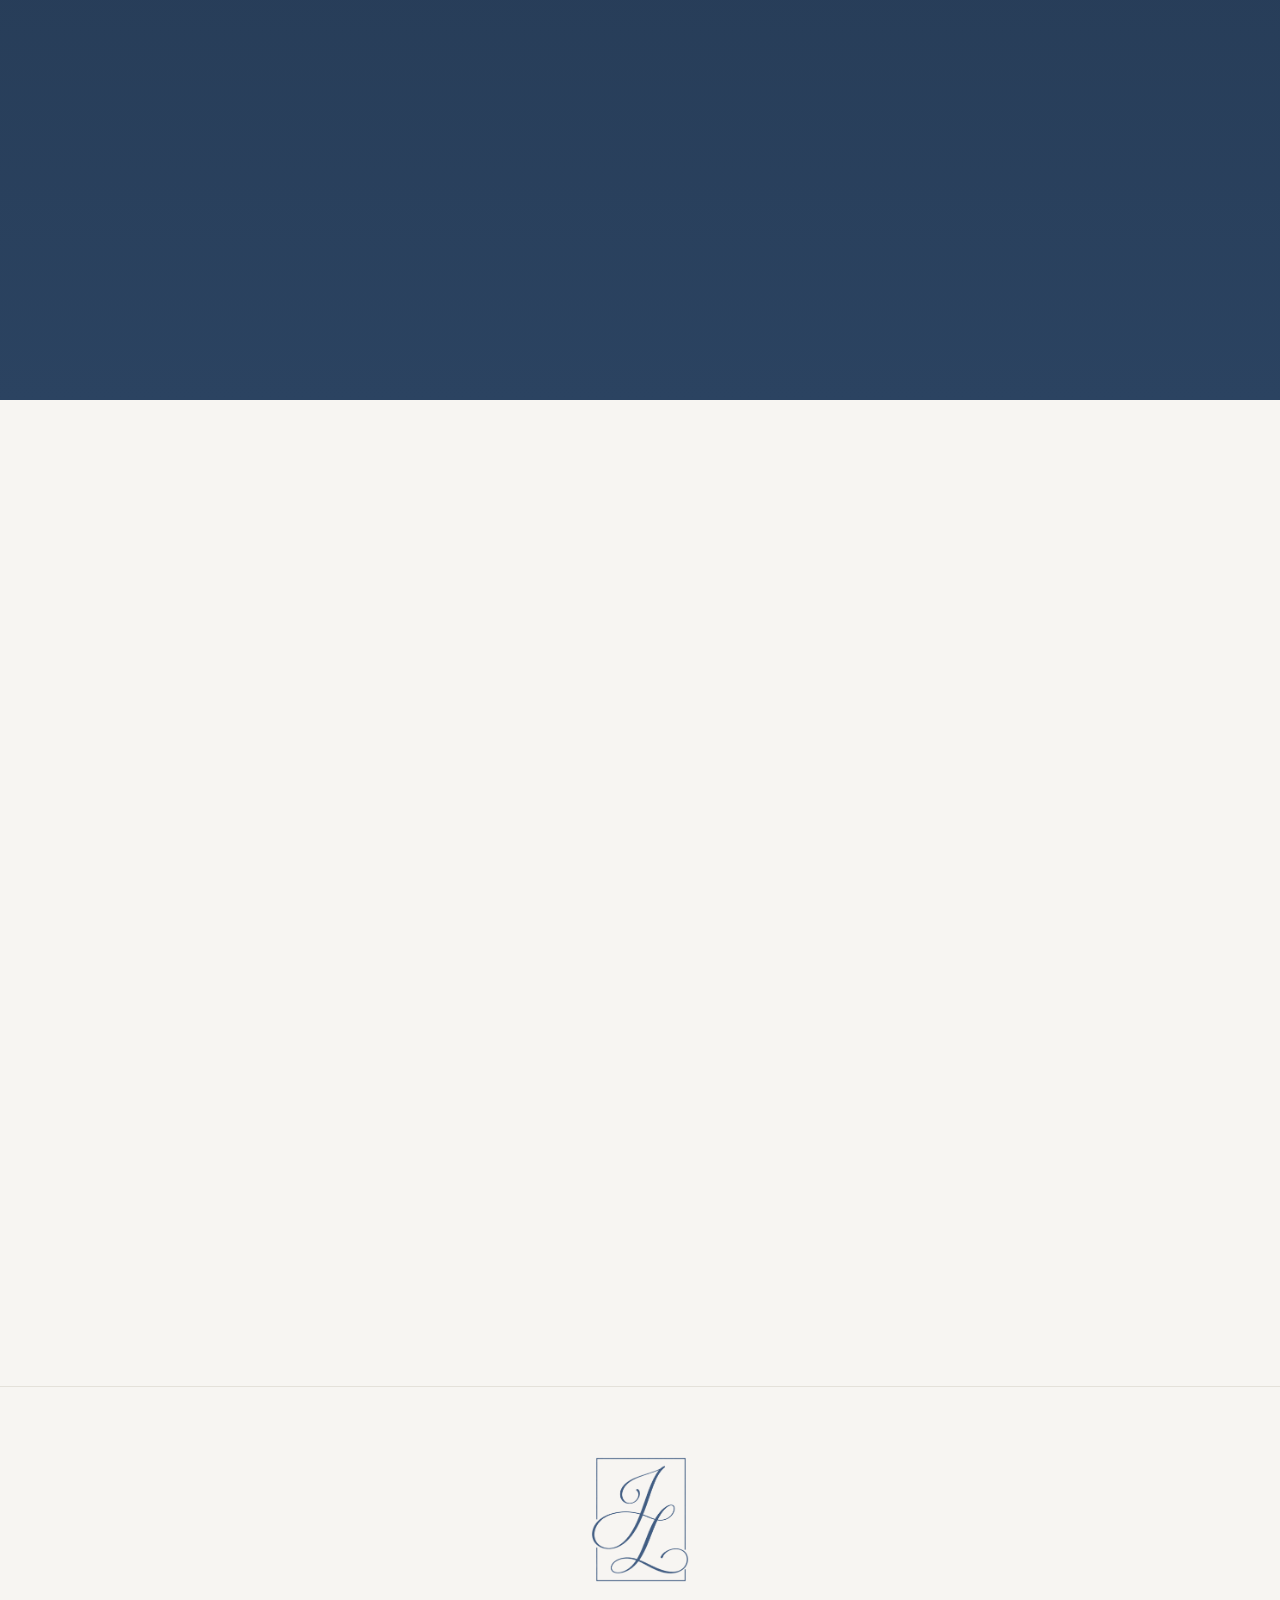
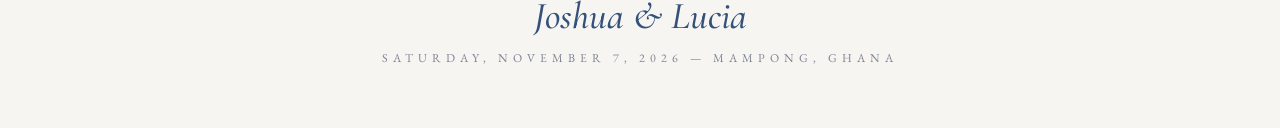
==== commit 2a0c67c0: "Fix silhouette reveal bug; Anagkazo fills venue rectangle; bigger couple silhouettes - FIX: backgrou" ====
--- a/index.html
+++ b/index.html
@@ -56,7 +56,7 @@
 
 <!-- ================= WELCOME ================= -->
 <section class="section has-sil" id="welcome">
-  <div class="sil" aria-hidden="true" style="--sil-img:url(../assets/sil-couple-2.png); --sil-op:.16; width:clamp(220px,28vw,360px); aspect-ratio:788/1199; left:clamp(8px,3vw,70px); top:11%;"></div>
+  <div class="sil" aria-hidden="true" style="--sil-img:url(../assets/sil-couple-2.png); --sil-op:.2; width:clamp(280px,40vw,540px); aspect-ratio:788/1199; left:clamp(-20px,1vw,40px); top:8%;"></div>
   <p class="sec-script fade-up">together with their families</p>
   <p class="sec-body fade-up">
     Joshua &amp; Lucia, together with their families, kindly request the honour of
@@ -97,7 +97,7 @@
 
 <!-- ================= VENUE ================= -->
 <section class="section section-blue has-sil" id="venue">
-  <div class="sil sil-draw" aria-hidden="true" style="--sil-img:url(../assets/sil-anagkazo.png); --sil-op:.32; --sil-color:#fff; width:100%; aspect-ratio:1448/556; left:0; right:0; bottom:0;"></div>
+  <div class="sil sil-draw" aria-hidden="true" style="--sil-img:url(../assets/sil-anagkazo.png); --sil-op:.34; --sil-color:#fff; --sil-fit:cover; top:0; left:0; right:0; bottom:0;"></div>
   <p class="sec-script light fade-up">where</p>
   <h2 class="sec-title light fade-up">Venue</h2>
   <div class="venue-card fade-up">
@@ -171,7 +171,7 @@
 
 <!-- ================= RSVP ================= -->
 <section class="section has-sil" id="rsvp">
-  <div class="sil" aria-hidden="true" style="--sil-img:url(../assets/sil-couple-1.png); --sil-op:.15; width:clamp(320px,50vw,620px); aspect-ratio:1448/955; left:0; right:0; margin-inline:auto; top:20%;"></div>
+  <div class="sil" aria-hidden="true" style="--sil-img:url(../assets/sil-couple-1.png); --sil-op:.18; width:clamp(380px,64vw,820px); aspect-ratio:1448/955; left:0; right:0; margin-inline:auto; top:16%;"></div>
   <p class="sec-script fade-up">kindly reply</p>
   <h2 class="sec-title fade-up">RSVP</h2>
   <p class="sec-body fade-up">Kindly RSVP by <b>30 September 2026</b> — whether you're coming to Mampong or joining from your couch.</p>
--- a/css/style.css
+++ b/css/style.css
@@ -282,8 +282,8 @@
 .sil.in, .sil-svg.in { opacity: var(--sil-op, .1); transform: none; }
 .sil {
   background: var(--sil-color, var(--blue-deep));
-  -webkit-mask: var(--sil-img) no-repeat center / contain;
-          mask: var(--sil-img) no-repeat center / contain;
+  -webkit-mask: var(--sil-img) no-repeat center / var(--sil-fit, contain);
+          mask: var(--sil-img) no-repeat center / var(--sil-fit, contain);
 }
 .sil-svg { color: var(--sil-color, var(--blue-deep)); }
 .sil-svg svg { width: 100%; height: 100%; display: block; }
